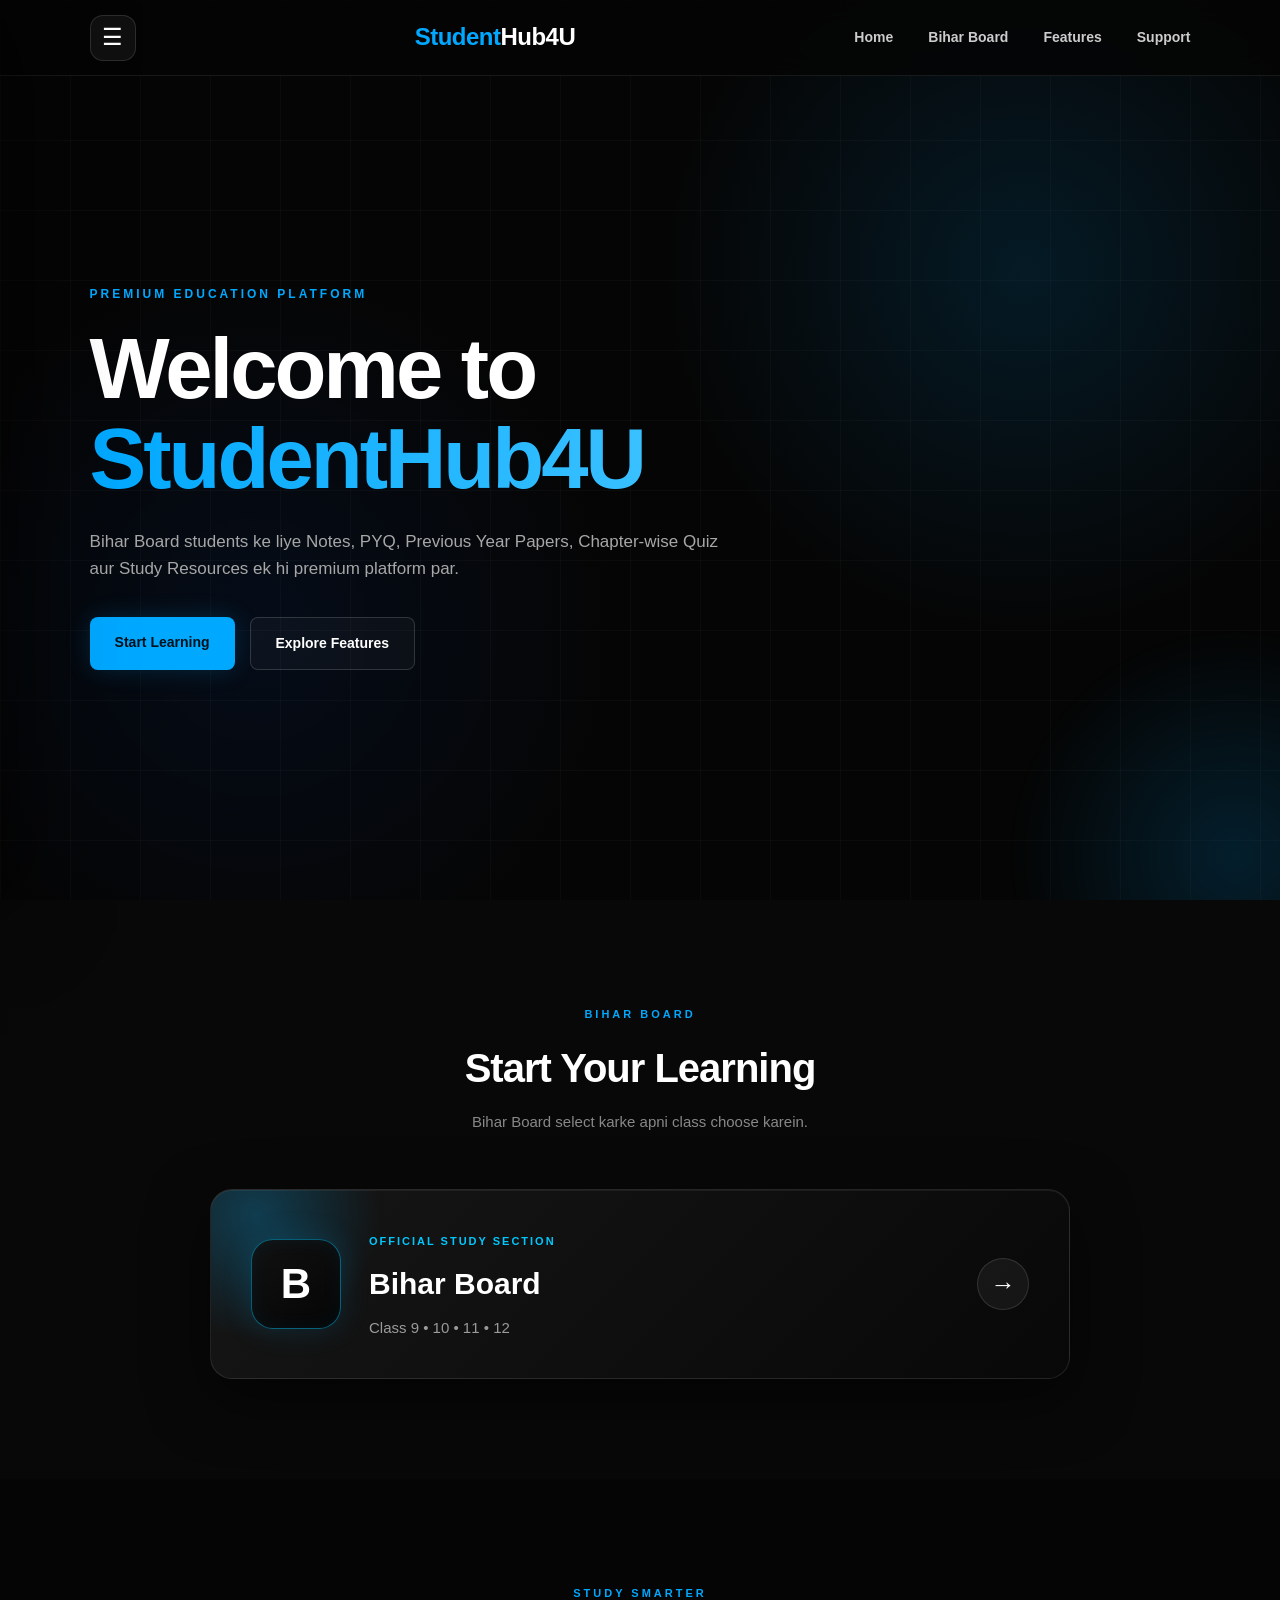
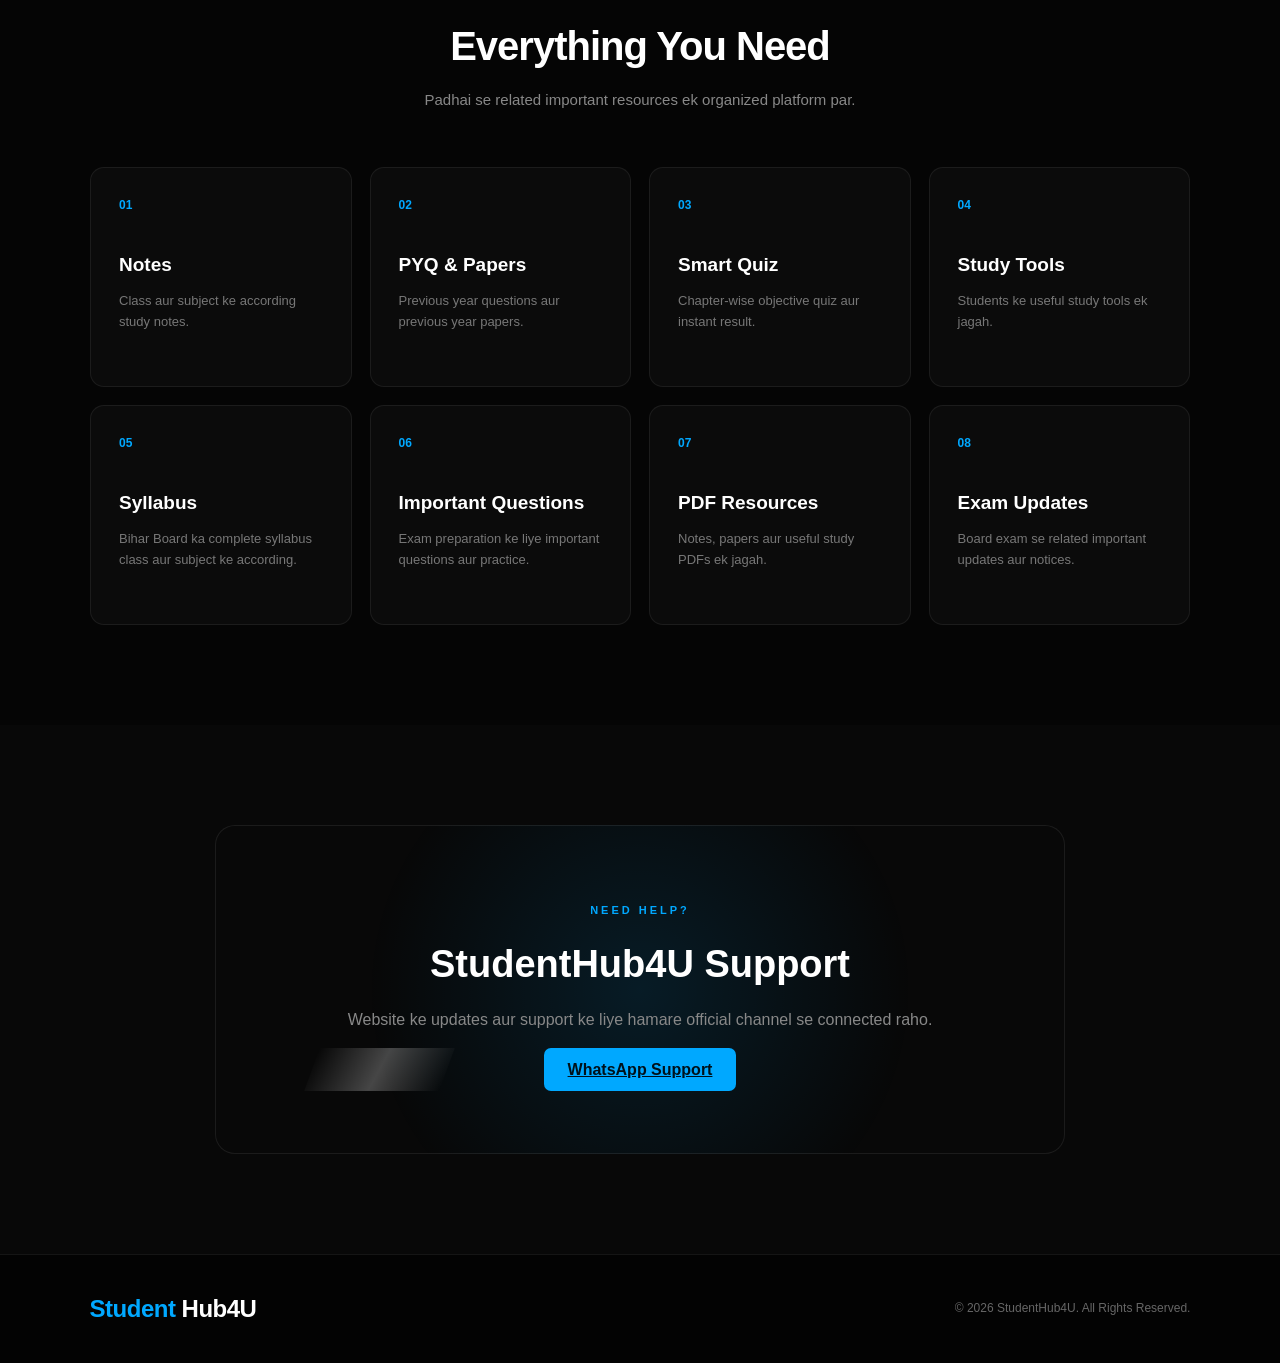
==== index.html @ 66d00892 "Add files via upload" ====
<!DOCTYPE html>
<html lang="hi">

<head>
    <meta charset="UTF-8">

    <meta name="viewport" content="width=device-width, initial-scale=1.0">

    <meta
        name="description"
        content="StudentHub4U - Bihar Board students ke liye premium study platform."
    >

    <title>StudentHub4U</title>

    <link rel="stylesheet" href="style.css">

    <style>
        /* =====================================================
           LANGUAGE POPUP
        ====================================================== */

        .language-popup {
            position: fixed;
            inset: 0;
            display: none;
            align-items: center;
            justify-content: center;
            padding: 20px;
            background: rgba(0, 0, 0, 0.82);
            backdrop-filter: blur(12px);
            z-index: 99999;
        }

        .language-popup.active {
            display: flex;
            animation: languageFade 0.25s ease;
        }

        @keyframes languageFade {
            from {
                opacity: 0;
            }

            to {
                opacity: 1;
            }
        }

        .language-popup-box {
            position: relative;
            width: 100%;
            max-width: 520px;
            max-height: 88vh;
            overflow: hidden;

            padding: 30px;

            border: 1px solid rgba(0, 170, 255, 0.25);
            border-radius: 22px;

            background:
                linear-gradient(
                    145deg,
                    #111317,
                    #06080b
                );

            box-shadow:
                0 30px 80px rgba(0, 0, 0, 0.75),
                0 0 35px rgba(0, 170, 255, 0.08);

            transform: scale(0.94);
            animation: languageBoxOpen 0.3s ease forwards;
        }

        @keyframes languageBoxOpen {
            to {
                transform: scale(1);
            }
        }

        .language-close {
            position: absolute;
            top: 14px;
            right: 15px;

            width: 36px;
            height: 36px;

            border: none;
            border-radius: 50%;

            background: rgba(255,255,255,0.06);
            color: white;

            font-size: 22px;
            cursor: pointer;

            transition: 0.3s ease;
        }

        .language-close:hover {
            background: rgba(255, 50, 60, 0.15);
            color: #ff4757;
            transform: rotate(90deg);
        }

        .language-small-title {
            color: #00aaff;
            font-size: 11px;
            font-weight: 700;
            letter-spacing: 4px;
        }

        .language-popup-box h2 {
            margin: 8px 0;
            color: white;
            font-size: 27px;
        }

        .language-popup-box > p {
            margin-bottom: 18px;
            color: #858990;
            font-size: 13px;
        }

        /* SEARCH */

        .language-search {
            width: 100%;
            box-sizing: border-box;

            padding: 13px 15px;

            border: 1px solid rgba(255,255,255,0.09);
            border-radius: 13px;

            outline: none;

            background: rgba(255,255,255,0.045);
            color: white;

            font-size: 14px;

            margin-bottom: 15px;
        }

        .language-search::placeholder {
            color: #777d85;
        }

        .language-search:focus {
            border-color: rgba(0,170,255,0.55);
            box-shadow: 0 0 18px rgba(0,170,255,0.08);
        }

        /* LANGUAGE LIST */

        .language-options {
            display: grid;
            gap: 10px;

            max-height: 52vh;
            overflow-y: auto;

            padding-right: 4px;
        }

        .language-options::-webkit-scrollbar {
            width: 5px;
        }

        .language-options::-webkit-scrollbar-track {
            background: rgba(255,255,255,0.03);
        }

        .language-options::-webkit-scrollbar-thumb {
            background: rgba(255,255,255,0.18);
            border-radius: 20px;
        }

        .language-option {
            position: relative;

            width: 100%;

            display: flex;
            align-items: center;

            gap: 13px;

            padding: 12px;

            border: 1px solid rgba(255,255,255,0.07);
            border-radius: 14px;

            background: rgba(255,255,255,0.025);

            color: white;

            text-align: left;

            cursor: pointer;

            transition:
                transform 0.25s ease,
                border-color 0.25s ease,
                background 0.25s ease,
                box-shadow 0.25s ease;
        }

        .language-option:hover {
            transform: translateX(4px);

            border-color: rgba(0,170,255,0.4);

            background: rgba(0,170,255,0.06);

            box-shadow:
                0 0 18px rgba(0,170,255,0.07);
        }

        .language-option.selected {
            border-color: #00aaff;

            background:
                linear-gradient(
                    90deg,
                    rgba(0,170,255,0.10),
                    rgba(0,170,255,0.03)
                );

            box-shadow:
                0 0 20px rgba(0,170,255,0.10);
        }

        .language-icon {
            width: 40px;
            height: 40px;

            flex-shrink: 0;

            display: flex;
            align-items: center;
            justify-content: center;

            border-radius: 11px;

            background: rgba(255,255,255,0.06);

            font-size: 19px;
        }

        .language-name {
            flex: 1;

            display: flex;
            flex-direction: column;

            gap: 3px;
        }

        .language-name strong {
            color: white;
            font-size: 14px;
        }

        .language-name small {
            color: #777d85;
            font-size: 11px;
        }

        .language-check {
            color: #00aaff;
            font-size: 18px;
            font-weight: bold;

            opacity: 0;

            transition: 0.25s ease;
        }

        .language-option.selected .language-check {
            opacity: 1;
        }

        .language-empty {
            display: none;

            padding: 25px;

            text-align: center;

            color: #777d85;
            font-size: 13px;
        }

        /* =====================================================
           EXTRA SETTINGS
        ====================================================== */

        .extra-settings {
            display: grid;
            gap: 12px;
            margin-top: 18px;
        }

        .extra-setting-card {
            position: relative;

            width: 100%;
            min-height: 68px;

            display: flex;
            align-items: center;

            gap: 13px;

            padding: 13px 15px;

            border: 1px solid rgba(255,255,255,0.08);
            border-radius: 14px;

            background:
                linear-gradient(
                    145deg,
                    rgba(22,23,26,0.96),
                    rgba(9,10,12,0.96)
                );

            color: white;

            cursor: pointer;
            text-align: left;

            overflow: hidden;

            transition:
                transform 0.3s ease,
                border-color 0.3s ease,
                box-shadow 0.3s ease;
        }

        .extra-setting-card:hover {
            transform: translateX(5px);

            border-color:
                rgba(255,255,255,0.30);

            box-shadow:
                0 8px 25px rgba(0,0,0,0.45);
        }

        .extra-setting-icon {
            width: 39px;
            height: 39px;

            flex-shrink: 0;

            display: flex;
            align-items: center;
            justify-content: center;

            border-radius: 11px;

            background: rgba(255,255,255,0.06);

            border:
                1px solid
                rgba(255,255,255,0.10);

            font-size: 17px;
        }

        .extra-setting-content {
            min-width: 0;
            flex: 1;

            display: flex;
            flex-direction: column;

            gap: 4px;
        }

        .extra-setting-content strong {
            font-size: 14px;
            color: #f4f4f4;
        }

        .extra-setting-content small {
            font-size: 11px;
            line-height: 1.4;
            color: #858990;
        }

        .extra-setting-arrow {
            color: #8e9399;
            font-size: 20px;
        }

        /* MOBILE */

        @media (max-width: 500px) {

            .language-popup {
                padding: 12px;
            }

            .language-popup-box {
                padding: 25px 17px;
                border-radius: 18px;
            }

            .language-popup-box h2 {
                font-size: 23px;
            }

            .language-options {
                max-height: 55vh;
            }

            .extra-setting-card {
                min-height: 64px;
                padding: 11px 12px;
            }
        }
    </style>
</head>


<body>


    <!-- =====================================================
         HEADER
    ====================================================== -->

    <header class="header">

        <button
            class="menu-btn"
            id="menuButton"
            type="button"
            aria-label="Open menu"
        >
            ☰
        </button>

        <div class="logo">
            <span>Student</span>Hub4U
        </div>

        <nav class="navbar">

            <a href="#home">
                Home
            </a>

            <a href="#boards">
                Bihar Board
            </a>

            <a href="#features">
                Features
            </a>

            <a href="#support">
                Support
            </a>

        </nav>

    </header>


    <!-- =====================================================
         MENU OVERLAY
    ====================================================== -->

    <div
        class="menu-overlay"
        id="menuOverlay"
    ></div>


    <!-- =====================================================
         SIDE MENU
    ====================================================== -->

    <aside
        class="side-menu"
        id="sideMenu"
    >

        <div class="side-menu-header">

            <div class="side-logo">
                <span>Student</span>Hub4U
            </div>

            <button
                class="close-btn"
                id="closeButton"
                type="button"
            >
                ×
            </button>

        </div>


        <div class="side-menu-links">

            <a
                href="#home"
                class="side-link"
            >
                <span class="side-icon">⌂</span>
                <span>Home</span>
            </a>


            <a
                href="#boards"
                class="side-link"
            >
                <span class="side-icon">▣</span>
                <span>Bihar Board</span>
            </a>


            <a
                href="#features"
                class="side-link"
            >
                <span class="side-icon">◈</span>
                <span>Study Features</span>
            </a>


            <button
                class="side-link side-button"
                id="settingsButton"
                type="button"
            >
                <span class="side-icon">⚙</span>

                <span>
                    Settings
                </span>

                <span class="settings-arrow">
                    ›
                </span>

            </button>

        </div>


        <!-- =================================================
             SETTINGS PANEL
        ================================================== -->

        <div
            class="settings-panel"
            id="settingsPanel"
        >

            <div class="settings-title">

                <button
                    class="settings-back"
                    id="settingsBack"
                    type="button"
                >
                    ←
                </button>

                <div>

                    <span>
                        SETTINGS
                    </span>

                    <h3>
                        Website Settings
                    </h3>

                </div>

            </div>


            <!-- APPEARANCE -->

            <div class="setting-box">

                <div class="setting-heading">

                    <span>
                        Appearance
                    </span>

                    <small>
                        Theme
                    </small>

                </div>


                <div class="theme-buttons">

                    <button
                        id="darkMode"
                        class="theme-btn active"
                        type="button"
                    >
                        🌙 Dark
                    </button>


                    <button
                        id="lightMode"
                        class="theme-btn"
                        type="button"
                    >
                        ☀ Light
                    </button>

                </div>

            </div>


            <!-- TEXT SIZE -->

            <div class="setting-box">

                <div class="setting-heading">

                    <span>
                        Text Size
                    </span>

                    <small>
                        Reading
                    </small>

                </div>


                <div class="text-size-buttons">

                    <button
                        id="textSmall"
                        type="button"
                    >
                        A
                    </button>

                    <button
                        id="textNormal"
                        class="active"
                        type="button"
                    >
                        A
                    </button>

                    <button
                        id="textLarge"
                        type="button"
                    >
                        A
                    </button>

                </div>

            </div>


            <!-- EXTRA SETTINGS -->

            <div class="extra-settings">


                <!-- NOTIFICATIONS -->

                <button
                    class="extra-setting-card"
                    type="button"
                    onclick="settingComingSoon('Notifications')"
                >

                    <span class="extra-setting-icon">
                        🔔
                    </span>

                    <span class="extra-setting-content">

                        <strong>
                            Notifications
                        </strong>

                        <small>
                            Important exam updates aur notices
                        </small>

                    </span>

                    <span class="extra-setting-arrow">
                        →
                    </span>

                </button>


                <!-- LANGUAGE -->

                <button
                    class="extra-setting-card"
                    type="button"
                    id="languageSetting"
                >

                    <span class="extra-setting-icon">
                        🌐
                    </span>

                    <span class="extra-setting-content">

                        <strong>
                            Language
                        </strong>

                        <small id="currentLanguageText">
                            Hindi
                        </small>

                    </span>

                    <span class="extra-setting-arrow">
                        →
                    </span>

                </button>


                <!-- ABOUT -->

                <button
                    class="extra-setting-card"
                    type="button"
                    onclick="settingComingSoon('About StudentHub4U')"
                >

                    <span class="extra-setting-icon">
                        ℹ
                    </span>

                    <span class="extra-setting-content">

                        <strong>
                            About StudentHub4U
                        </strong>

                        <small>
                            Website aur platform ki information
                        </small>

                    </span>

                    <span class="extra-setting-arrow">
                        →
                    </span>

                </button>


                <!-- SUPPORT -->

                <button
                    class="extra-setting-card"
                    type="button"
                    onclick="settingComingSoon('Support & Help')"
                >

                    <span class="extra-setting-icon">
                        💬
                    </span>

                    <span class="extra-setting-content">

                        <strong>
                            Support & Help
                        </strong>

                        <small>
                            Help aur support ke liye
                        </small>

                    </span>

                    <span class="extra-setting-arrow">
                        →
                    </span>

                </button>

            </div>


            <!-- RESET -->

            <button
                class="reset-settings"
                id="resetSettings"
                type="button"
            >
                Reset Settings
            </button>


            <div class="settings-info">

                <span>
                    STUDENTHUB4U
                </span>

                <p>
                    Premium Bihar Board
                    learning platform.
                </p>

            </div>

        </div>


        <!-- MENU FOOTER -->

        <div class="side-menu-footer">

            <a
                href="#support"
                class="support-menu-link"
            >
                💬 Support
            </a>

            <p>
                StudentHub4U
            </p>

        </div>

    </aside>


    <!-- =====================================================
         LANGUAGE POPUP
    ====================================================== -->

    <div
        class="language-popup"
        id="languagePopup"
    >

        <div class="language-popup-box">

            <button
                class="language-close"
                id="languageClose"
                type="button"
            >
                ×
            </button>


            <span class="language-small-title">
                LANGUAGE
            </span>


            <h2>
                Select Language
            </h2>


            <p>
                Apni preferred website language choose karein.
            </p>


            <input
                type="search"
                id="languageSearch"
                class="language-search"
                placeholder="Search language..."
                autocomplete="off"
            >


            <div
                class="language-options"
                id="languageOptions"
            >

                <!-- LANGUAGES WILL BE CREATED BY JAVASCRIPT -->

            </div>


            <div
                class="language-empty"
                id="languageEmpty"
            >
                Language nahi mili.
            </div>

        </div>

    </div>


    <!-- =====================================================
         MAIN
    ====================================================== -->

    <main>


        <!-- HERO -->

        <section
            class="hero"
            id="home"
        >

            <div class="hero-content">

                <div class="small-title">
                    PREMIUM EDUCATION PLATFORM
                </div>


                <h1>
                    Welcome to
                    <span>
                        StudentHub4U
                    </span>
                </h1>


                <p>
                    Bihar Board students ke liye
                    Notes, PYQ, Previous Year Papers,
                    Chapter-wise Quiz aur Study Resources
                    ek hi premium platform par.
                </p>


                <div class="hero-buttons">

                    <a
                        href="#boards"
                        class="primary-btn"
                    >
                        Start Learning
                    </a>


                    <a
                        href="#features"
                        class="secondary-btn"
                    >
                        Explore Features
                    </a>

                </div>

            </div>

        </section>


        <!-- BIHAR BOARD -->

        <section
            class="boards-section"
            id="boards"
        >

            <div class="section-heading">

                <span>
                    BIHAR BOARD
                </span>

                <h2>
                    Start Your Learning
                </h2>

                <p>
                    Bihar Board select karke
                    apni class choose karein.
                </p>

            </div>


            <div class="premium-board-container">

                <a
                    href="board.html"
                    class="premium-board-card"
                >

                    <div class="premium-board-glow"></div>


                    <div class="premium-board-icon">
                        B
                    </div>


                    <div class="premium-board-content">

                        <span>
                            OFFICIAL STUDY SECTION
                        </span>

                        <h3>
                            Bihar Board
                        </h3>

                        <p>
                            Class 9 • 10 • 11 • 12
                        </p>

                    </div>


                    <div class="premium-board-arrow">
                        →
                    </div>

                </a>

            </div>

        </section>


        <!-- FEATURES -->

        <section
            class="features-section"
            id="features"
        >

            <div class="section-heading">

                <span>
                    STUDY SMARTER
                </span>

                <h2>
                    Everything You Need
                </h2>

                <p>
                    Padhai se related important resources
                    ek organized platform par.
                </p>

            </div>


            <div class="features-grid">


                <div class="feature-card">

                    <div class="feature-number">
                        01
                    </div>

                    <h3>
                        Notes
                    </h3>

                    <p>
                        Class aur subject ke according
                        study notes.
                    </p>

                </div>


                <div class="feature-card">

                    <div class="feature-number">
                        02
                    </div>

                    <h3>
                        PYQ & Papers
                    </h3>

                    <p>
                        Previous year questions aur
                        previous year papers.
                    </p>

                </div>


                <div class="feature-card">

                    <div class="feature-number">
                        03
                    </div>

                    <h3>
                        Smart Quiz
                    </h3>

                    <p>
                        Chapter-wise objective quiz
                        aur instant result.
                    </p>

                </div>


                <div class="feature-card">

                    <div class="feature-number">
                        04
                    </div>

                    <h3>
                        Study Tools
                    </h3>

                    <p>
                        Students ke useful study
                        tools ek jagah.
                    </p>

                </div>


                <div class="feature-card">

                    <div class="feature-number">
                        05
                    </div>

                    <h3>
                        Syllabus
                    </h3>

                    <p>
                        Bihar Board ka complete syllabus
                        class aur subject ke according.
                    </p>

                </div>


                <div class="feature-card">

                    <div class="feature-number">
                        06
                    </div>

                    <h3>
                        Important Questions
                    </h3>

                    <p>
                        Exam preparation ke liye
                        important questions aur practice.
                    </p>

                </div>


                <div class="feature-card">

                    <div class="feature-number">
                        07
                    </div>

                    <h3>
                        PDF Resources
                    </h3>

                    <p>
                        Notes, papers aur useful
                        study PDFs ek jagah.
                    </p>

                </div>


                <a
                    href="updates.html"
                    class="feature-card exam-update-card"
                >

                    <div class="feature-number">
                        08
                    </div>

                    <h3>
                        Exam Updates
                    </h3>

                    <p>
                        Board exam se related
                        important updates aur notices.
                    </p>

                    <div class="feature-card-arrow">
                        →
                    </div>

                </a>

            </div>

        </section>


        <!-- SUPPORT -->

        <section
            class="support-section"
            id="support"
        >

            <div class="support-box">

                <span>
                    NEED HELP?
                </span>

                <h2>
                    StudentHub4U Support
                </h2>

                <p>
                    Website ke updates aur support ke liye
                    hamare official channel se connected raho.
                </p>

                <a
                    class="support-btn"
                    href="https://whatsapp.com/channel/0029Vb90qfZ0bIdwKwnjPZ2k"
                    target="_blank"
                    rel="noopener noreferrer"
                >
                    WhatsApp Support
                </a>

            </div>

        </section>

    </main>


    <!-- =====================================================
         FOOTER
    ====================================================== -->

    <footer class="footer">

        <div class="logo footer-logo">

            <span>
                Student
            </span>Hub4U

        </div>


        <p>
            © 2026 StudentHub4U.
            All Rights Reserved.
        </p>

    </footer>


    <!-- =====================================================
         LANGUAGE SYSTEM
    ====================================================== -->

    <script>

        /* =====================================================
           LANGUAGE LIST
           100+ LANGUAGES
        ====================================================== */

        const languages = [

            ["Hindi", "हिन्दी", "🇮🇳"],
            ["English", "English", "🌐"],
            ["Bengali", "বাংলা", "🇧🇩"],
            ["Urdu", "اردو", "🇵🇰"],
            ["Nepali", "नेपाली", "🇳🇵"],
            ["Marathi", "मराठी", "🇮🇳"],
            ["Gujarati", "ગુજરાતી", "🇮🇳"],
            ["Punjabi", "ਪੰਜਾਬੀ", "🇮🇳"],
            ["Tamil", "தமிழ்", "🇮🇳"],
            ["Telugu", "తెలుగు", "🇮🇳"],
            ["Kannada", "ಕನ್ನಡ", "🇮🇳"],
            ["Malayalam", "മലയാളം", "🇮🇳"],
            ["Odia", "ଓଡ଼ିଆ", "🇮🇳"],
            ["Assamese", "অসমীয়া", "🇮🇳"],
            ["Maithili", "मैथिली", "🇮🇳"],
            ["Sanskrit", "संस्कृतम्", "🇮🇳"],

            ["Arabic", "العربية", "🇸🇦"],
            ["Persian", "فارسی", "🇮🇷"],
            ["Turkish", "Türkçe", "🇹🇷"],
            ["Hebrew", "עברית", "🇮🇱"],
            ["French", "Français", "🇫🇷"],
            ["German", "Deutsch", "🇩🇪"],
            ["Spanish", "Español", "🇪🇸"],
            ["Portuguese", "Português", "🇵🇹"],
            ["Italian", "Italiano", "🇮🇹"],
            ["Dutch", "Nederlands", "🇳🇱"],
            ["Greek", "Ελληνικά", "🇬🇷"],
            ["Russian", "Русский", "🇷🇺"],
            ["Ukrainian", "Українська", "🇺🇦"],
            ["Polish", "Polski", "🇵🇱"],
            ["Czech", "Čeština", "🇨🇿"],
            ["Slovak", "Slovenčina", "🇸🇰"],
            ["Hungarian", "Magyar", "🇭🇺"],
            ["Romanian", "Română", "🇷🇴"],
            ["Bulgarian", "Български", "🇧🇬"],
            ["Serbian", "Српски", "🇷🇸"],
            ["Croatian", "Hrvatski", "🇭🇷"],
            ["Bosnian", "Bosanski", "🇧🇦"],
            ["Slovenian", "Slovenščina", "🇸🇮"],
            ["Albanian", "Shqip", "🇦🇱"],
            ["Lithuanian", "Lietuvių", "🇱🇹"],
            ["Latvian", "Latviešu", "🇱🇻"],
            ["Estonian", "Eesti", "🇪🇪"],
            ["Finnish", "Suomi", "🇫🇮"],
            ["Swedish", "Svenska", "🇸🇪"],
            ["Norwegian", "Norsk", "🇳🇴"],
            ["Danish", "Dansk", "🇩🇰"],
            ["Icelandic", "Íslenska", "🇮🇸"],
            ["Irish", "Gaeilge", "🇮🇪"],
            ["Welsh", "Cymraeg", "🏴"],

            ["Chinese", "中文", "🇨🇳"],
            ["Japanese", "日本語", "🇯🇵"],
            ["Korean", "한국어", "🇰🇷"],
            ["Mongolian", "Монгол", "🇲🇳"],
            ["Vietnamese", "Tiếng Việt", "🇻🇳"],
            ["Thai", "ไทย", "🇹🇭"],
            ["Indonesian", "Bahasa Indonesia", "🇮🇩"],
            ["Malay", "Bahasa Melayu", "🇲🇾"],
            ["Filipino", "Filipino", "🇵🇭"],
            ["Burmese", "မြန်မာ", "🇲🇲"],
            ["Khmer", "ខ្មែរ", "🇰🇭"],
            ["Lao", "ລາວ", "🇱🇦"],

            ["Swahili", "Kiswahili", "🌍"],
            ["Amharic", "አማርኛ", "🇪🇹"],
            ["Somali", "Soomaali", "🇸🇴"],
            ["Hausa", "Hausa", "🌍"],
            ["Yoruba", "Yorùbá", "🌍"],
            ["Igbo", "Igbo", "🌍"],
            ["Zulu", "isiZulu", "🇿🇦"],
            ["Xhosa", "isiXhosa", "🇿🇦"],
            ["Afrikaans", "Afrikaans", "🇿🇦"],

            ["Kazakh", "Қазақша", "🇰🇿"],
            ["Uzbek", "O‘zbek", "🇺🇿"],
            ["Turkmen", "Türkmençe", "🇹🇲"],
            ["Kyrgyz", "Кыргызча", "🇰🇬"],
            ["Tajik", "Тоҷикӣ", "🇹🇯"],
            ["Azerbaijani", "Azərbaycan", "🇦🇿"],
            ["Georgian", "ქართული", "🇬🇪"],
            ["Armenian", "Հայերեն", "🇦🇲"],

            ["Pashto", "پښتو", "🇦🇫"],
            ["Kurdish", "Kurdî", "🌍"],
            ["Dari", "دری", "🇦🇫"],

            ["Latin", "Latina", "🏛️"],
            ["Esperanto", "Esperanto", "🌍"],
            ["Catalan", "Català", "🇪🇸"],
            ["Basque", "Euskara", "🇪🇸"],
            ["Galician", "Galego", "🇪🇸"],
            ["Maltese", "Malti", "🇲🇹"],

            ["Estonian", "Eesti", "🇪🇪"],
            ["Belarusian", "Беларуская", "🇧🇾"],
            ["Macedonian", "Македонски", "🇲🇰"],
            ["Georgian", "ქართული", "🇬🇪"],
            ["Luxembourgish", "Lëtzebuergesch", "🇱🇺"],

            ["Hawaiian", "ʻŌlelo Hawaiʻi", "🌺"],
            ["Maori", "Te Reo Māori", "🇳🇿"],
            ["Samoan", "Gagana Samoa", "🇼🇸"],
            ["Tongan", "Lea Faka-Tonga", "🇹🇴"],
            ["Fijian", "Vosa Vakaviti", "🇫🇯"],

            ["Yiddish", "ייִדיש", "🌍"],
            ["Aramaic", "ܐܪܡܝܐ", "🌍"],
            ["Pashto", "پښتو", "🇦🇫"],
            ["Sindhi", "سنڌي", "🇵🇰"],
            ["Konkani", "कोंकणी", "🇮🇳"],
            ["Dogri", "डोगरी", "🇮🇳"],
            ["Kashmiri", "कॉशुर / کٲشُر", "🇮🇳"],
            ["Bodo", "बड़ो", "🇮🇳"],
            ["Santali", "ᱥᱟᱱᱛᱟᱲᱤ", "🇮🇳"],
            ["Manipuri", "মৈতৈলোন", "🇮🇳"],

            ["Sindhi", "सिन्धी", "🇮🇳"],
            ["Bhojpuri", "भोजपुरी", "🇮🇳"],
            ["Rajasthani", "राजस्थानी", "🇮🇳"],
            ["Haryanvi", "हरियाणवी", "🇮🇳"],
            ["Chhattisgarhi", "छत्तीसगढ़ी", "🇮🇳"],
            ["Garhwali", "गढ़वाली", "🇮🇳"],
            ["Kumaoni", "कुमाऊँनी", "🇮🇳"],

            ["Quechua", "Runa Simi", "🌎"],
            ["Guarani", "Avañe'ẽ", "🌎"],
            ["Nahuatl", "Nāhuatl", "🌎"],

            ["Tibetan", "བོད་ཡིག", "🏔️"],
            ["Dzongkha", "རྫོང་ཁ", "🇧🇹"],

            ["Malayalam", "മലയാളം", "🇮🇳"],
            ["Sundanese", "Basa Sunda", "🇮🇩"],
            ["Javanese", "Basa Jawa", "🇮🇩"],
            ["Tagalog", "Tagalog", "🇵🇭"],
            ["Cebuano", "Cebuano", "🇵🇭"],

            ["Scottish Gaelic", "Gàidhlig", "🏴"],
            ["Frisian", "Frysk", "🇳🇱"],
            ["Corsican", "Corsu", "🇫🇷"],
            ["Occitan", "Occitan", "🇫🇷"],

            ["Aragonese", "Aragonés", "🇪🇸"],
            ["Asturian", "Asturianu", "🇪🇸"],
            ["Sardinian", "Sardu", "🇮🇹"],

            ["Breton", "Brezhoneg", "🇫🇷"],
            ["Faroese", "Føroyskt", "🇫🇴"],
            ["Greenlandic", "Kalaallisut", "🇬🇱"],

            ["Luxembourgish", "Lëtzebuergesch", "🇱🇺"],
            ["Romansh", "Rumantsch", "🇨🇭"],
            ["Occitan", "Occitan", "🇫🇷"]

        ];


        /* =====================================================
           ELEMENTS
        ====================================================== */

        const languageSetting =
            document.getElementById("languageSetting");

        const languagePopup =
            document.getElementById("languagePopup");

        const languageClose =
            document.getElementById("languageClose");

        const languageOptions =
            document.getElementById("languageOptions");

        const languageSearch =
            document.getElementById("languageSearch");

        const languageEmpty =
            document.getElementById("languageEmpty");

        const currentLanguageText =
            document.getElementById("currentLanguageText");


        /* =====================================================
           CURRENT LANGUAGE
        ====================================================== */

        let currentLanguage =
            localStorage.getItem("websiteLanguage") || "Hindi";


        /* =====================================================
           CREATE LANGUAGE LIST
        ====================================================== */

        function createLanguageList(searchText = "") {

            languageOptions.innerHTML = "";

            const search =
                searchText
                    .trim()
                    .toLowerCase();

            let found = 0;

            languages.forEach(function(language) {

                const englishName = language[0];
                const nativeName = language[1];
                const icon = language[2];

                if (
                    search &&
                    !englishName.toLowerCase().includes(search) &&
                    !nativeName.toLowerCase().includes(search)
                ) {
                    return;
                }

                found++;

                const button =
                    document.createElement("button");

                button.type = "button";

                button.className =
                    "language-option";

                if (
                    englishName === currentLanguage
                ) {
                    button.classList.add("selected");
                }

                button.dataset.language =
                    englishName;

                button.innerHTML = `

                    <span class="language-icon">
                        ${icon}
                    </span>

                    <span class="language-name">

                        <strong>
                            ${nativeName}
                        </strong>

                        <small>
                            ${englishName}
                        </small>

                    </span>

                    <span class="language-check">
                        ✓
                    </span>

                `;

                button.addEventListener(
                    "click",
                    function() {

                        selectLanguage(
                            englishName
                        );

                    }
                );

                languageOptions.appendChild(
                    button
                );

            });


            languageEmpty.style.display =
                found === 0
                    ? "block"
                    : "none";
        }


        /* =====================================================
           SELECT LANGUAGE
        ====================================================== */

        function selectLanguage(language) {

            currentLanguage =
                language;

            localStorage.setItem(
                "websiteLanguage",
                language
            );


            if (currentLanguageText) {

                currentLanguageText.textContent =
                    getNativeLanguageName(
                        language
                    );

            }


            createLanguageList(
                languageSearch.value
            );


            /*
              Hindi aur English ke basic
              translations abhi built-in hain.
              Baaki languages ke liye API
              next step me connect ki jayegi.
            */

            applyBuiltInTranslation(
                language
            );


            setTimeout(
                function() {

                    languagePopup.classList.remove(
                        "active"
                    );

                },
                350
            );

        }


        /* =====================================================
           GET NATIVE NAME
        ====================================================== */

        function getNativeLanguageName(
            language
        ) {

            const found =
                languages.find(
                    item =>
                        item[0] === language
                );

            if (found) {
                return found[1];
            }

            return language;
        }


        /* =====================================================
           BASIC BUILT-IN TRANSLATIONS
        ====================================================== */

        const translations = {

            Hindi: {

                "Home":
                    "होम",

                "Bihar Board":
                    "बिहार बोर्ड",

                "Features":
                    "फीचर्स",

                "Support":
                    "सपोर्ट",

                "Study Features":
                    "स्टडी फीचर्स",

                "Settings":
                    "सेटिंग्स",

                "Appearance":
                    "दिखावट",

                "Theme":
                    "थीम",

                "Dark":
                    "डार्क",

                "Light":
                    "लाइट",

                "Text Size":
                    "टेक्स्ट साइज",

                "Reading":
                    "पढ़ने के लिए",

                "Notifications":
                    "नोटिफिकेशन",

                "Language":
                    "भाषा",

                "About StudentHub4U":
                    "StudentHub4U के बारे में",

                "Support & Help":
                    "सपोर्ट और मदद",

                "Reset Settings":
                    "सेटिंग्स रीसेट करें",

                "Start Learning":
                    "पढ़ाई शुरू करें",

                "Explore Features":
                    "फीचर्स देखें",

                "Notes":
                    "नोट्स",

                "PYQ & Papers":
                    "PYQ और पेपर",

                "Smart Quiz":
                    "स्मार्ट क्विज़",

                "Study Tools":
                    "स्टडी टूल्स",

                "Syllabus":
                    "सिलेबस",

                "Important Questions":
                    "महत्वपूर्ण प्रश्न",

                "PDF Resources":
                    "PDF संसाधन",

                "Exam Updates":
                    "परीक्षा अपडेट",

                "WhatsApp Support":
                    "WhatsApp सपोर्ट"

            },

            English: {}

        };


        /* =====================================================
           APPLY BUILT-IN TRANSLATION
        ====================================================== */

        function applyBuiltInTranslation(
            language
        ) {

            if (
                language !== "Hindi" &&
                language !== "English"
            ) {

                /*
                  Other languages will be connected
                  with translation API.
                */

                return;
            }


            const dictionary =
                translations[language];


            if (!dictionary) {
                return;
            }


            const walker =
                document.createTreeWalker(
                    document.body,
                    NodeFilter.SHOW_TEXT
                );


            const nodes = [];


            while (
                walker.nextNode()
            ) {

                nodes.push(
                    walker.currentNode
                );

            }


            nodes.forEach(
                function(node) {

                    const original =
                        node.textContent.trim();


                    if (
                        dictionary[original]
                    ) {

                        node.textContent =
                            node.textContent.replace(
                                original,
                                dictionary[original]
                            );

                    }

                }
            );


            document.documentElement.lang =
                language === "Hindi"
                    ? "hi"
                    : "en";

        }


        /* =====================================================
           OPEN LANGUAGE POPUP
        ====================================================== */

        if (languageSetting) {

            languageSetting.addEventListener(
                "click",
                function() {

                    languagePopup.classList.add(
                        "active"
                    );

                    createLanguageList();

                    languageSearch.value = "";

                    setTimeout(
                        function() {

                            languageSearch.focus();

                        },
                        100
                    );

                }
            );

        }


        /* =====================================================
           CLOSE
        ====================================================== */

        if (languageClose) {

            languageClose.addEventListener(
                "click",
                function() {

                    languagePopup.classList.remove(
                        "active"
                    );

                }
            );

        }


        /* =====================================================
           CLICK OUTSIDE
        ====================================================== */

        languagePopup.addEventListener(
            "click",
            function(event) {

                if (
                    event.target ===
                    languagePopup
                ) {

                    languagePopup.classList.remove(
                        "active"
                    );

                }

            }
        );


        /* =====================================================
           SEARCH
        ====================================================== */

        languageSearch.addEventListener(
            "input",
            function() {

                createLanguageList(
                    languageSearch.value
                );

            }
        );


        /* =====================================================
           ESC KEY
        ====================================================== */

        document.addEventListener(
            "keydown",
            function(event) {

                if (
                    event.key === "Escape"
                ) {

                    languagePopup.classList.remove(
                        "active"
                    );

                }

            }
        );


        /* =====================================================
           INITIAL LOAD
        ====================================================== */

        currentLanguageText.textContent =
            getNativeLanguageName(
                currentLanguage
            );


        createLanguageList();


    </script>


    <!-- =====================================================
         MAIN SCRIPT
    ====================================================== -->

    <script src="script.js"></script>


</body>

</html>
---- style.css ----
/* =========================
   STUDENTHUB4U
   PREMIUM DESIGN
========================= */

* {
    margin: 0;
    padding: 0;
    box-sizing: border-box;
}

html {
    scroll-behavior: smooth;
}

body {
    font-family: Arial, Helvetica, sans-serif;
    background: #050505;
    color: #ffffff;
    line-height: 1.6;
}


/* =========================
   HEADER
========================= */

.header {
    width: 100%;
    height: 76px;

    display: flex;
    align-items: center;
    justify-content: space-between;

    padding: 0 7%;

    background: rgba(5, 5, 5, 0.88);

    border-bottom: 1px solid rgba(255, 255, 255, 0.08);

    position: fixed;
    top: 0;
    left: 0;

    z-index: 1000;

    backdrop-filter: blur(15px);
}


/* LOGO */

.logo {
    font-size: 24px;
    font-weight: 800;
    letter-spacing: -0.5px;
}

.logo span {
    color: #00a8ff;
}


/* NAVIGATION */

.navbar {
    display: flex;
    gap: 35px;
}

.navbar a {
    color: #cccccc;
    text-decoration: none;

    font-size: 14px;
    font-weight: 600;

    transition: 0.3s;
}

.navbar a:hover {
    color: #00a8ff;
}


/* MENU BUTTON */

.menu-btn {
    display: none;

    border: none;
    background: transparent;

    color: white;

    font-size: 28px;

    cursor: pointer;
}


/* =========================
   MOBILE MENU
========================= */

.mobile-menu {
    position: fixed;

    top: 0;
    right: -100%;

    width: 280px;
    height: 100vh;

    background: #0a0a0a;

    z-index: 2000;

    padding: 100px 30px;

    display: flex;
    flex-direction: column;
    gap: 25px;

    transition: 0.4s;

    border-left: 1px solid rgba(255,255,255,0.08);
}

.mobile-menu.active {
    right: 0;
}

.mobile-menu a {
    color: white;

    text-decoration: none;

    font-size: 17px;
}

.close-btn {
    position: absolute;

    top: 25px;
    right: 25px;

    background: transparent;

    border: none;

    color: white;

    font-size: 30px;

    cursor: pointer;
}


/* =========================
   HERO
========================= */

.hero {
    min-height: 100vh;

    display: flex;
    align-items: center;

    padding: 130px 7% 80px;

    position: relative;

    overflow: hidden;

    background:
        radial-gradient(
            circle at 80% 30%,
            rgba(0, 168, 255, 0.13),
            transparent 30%
        ),
        radial-gradient(
            circle at 20% 70%,
            rgba(0, 100, 255, 0.08),
            transparent 30%
        ),
        #050505;
}


/* subtle premium grid */

.hero::before {
    content: "";

    position: absolute;

    inset: 0;

    background-image:
        linear-gradient(
            rgba(255,255,255,0.025) 1px,
            transparent 1px
        ),
        linear-gradient(
            90deg,
            rgba(255,255,255,0.025) 1px,
            transparent 1px
        );

    background-size: 70px 70px;

    pointer-events: none;
}


.hero-content {
    max-width: 850px;

    position: relative;

    z-index: 2;
}


.small-title {
    display: inline-block;

    color: #00a8ff;

    font-size: 12px;

    font-weight: 700;

    letter-spacing: 3px;

    margin-bottom: 20px;
}


.hero h1 {
    font-size: clamp(45px, 7vw, 85px);

    line-height: 1.05;

    font-weight: 800;

    letter-spacing: -3px;

    margin-bottom: 25px;
}

.hero h1 span {
    display: block;

    background: linear-gradient(
        90deg,
        #00a8ff,
        #70d7ff
    );

    -webkit-background-clip: text;
    -webkit-text-fill-color: transparent;
}


.hero p {
    max-width: 650px;

    color: #a7a7a7;

    font-size: 17px;

    margin-bottom: 35px;
}


/* BUTTONS */

.hero-buttons {
    display: flex;
    gap: 15px;

    flex-wrap: wrap;
}

.primary-btn,
.secondary-btn {
    display: inline-block;

    padding: 14px 25px;

    border-radius: 8px;

    text-decoration: none;

    font-size: 14px;

    font-weight: 700;

    transition: 0.3s;
}


.primary-btn {
    background: #00a8ff;

    color: #00111a;

    box-shadow:
        0 0 25px rgba(0, 168, 255, 0.18);
}

.primary-btn:hover {
    transform: translateY(-3px);

    box-shadow:
        0 0 35px rgba(0, 168, 255, 0.35);
}


.secondary-btn {
    color: white;

    border: 1px solid rgba(255,255,255,0.15);

    background: rgba(255,255,255,0.03);
}

.secondary-btn:hover {
    border-color: #00a8ff;

    background: rgba(0,168,255,0.08);
}


/* =========================
   COMMON SECTION
========================= */

.boards-section,
.features-section,
.support-section {
    padding: 100px 7%;
}


.section-heading {
    text-align: center;

    max-width: 700px;

    margin: 0 auto 55px;
}

.section-heading span {
    color: #00a8ff;

    font-size: 11px;

    font-weight: 700;

    letter-spacing: 3px;
}

.section-heading h2 {
    font-size: 40px;

    margin: 10px 0;

    letter-spacing: -1px;
}

.section-heading p {
    color: #888;

    font-size: 15px;
}


/* =========================
   BOARDS
========================= */

.boards-section {
    background: #080808;
}

.board-container {
    max-width: 1000px;

    margin: auto;

    display: grid;

    grid-template-columns: repeat(2, 1fr);

    gap: 20px;
}


.board-card {
    display: flex;

    align-items: center;

    gap: 18px;

    padding: 25px;

    background:
        linear-gradient(
            145deg,
            #111111,
            #090909
        );

    border: 1px solid rgba(255,255,255,0.08);

    border-radius: 14px;

    cursor: pointer;

    transition: 0.3s;
}

.board-card:hover {
    transform: translateY(-5px);

    border-color: rgba(0,168,255,0.5);

    box-shadow:
        0 15px 40px rgba(0,0,0,0.45);
}


.board-icon {
    width: 55px;
    height: 55px;

    display: flex;

    align-items: center;
    justify-content: center;

    border-radius: 12px;

    background:
        linear-gradient(
            135deg,
            #00a8ff,
            #0066aa
        );

    color: white;

    font-size: 22px;

    font-weight: 800;
}


.board-card h3 {
    font-size: 18px;
}

.board-card p {
    color: #777;

    font-size: 13px;
}

.arrow {
    margin-left: auto;

    color: #777;

    font-size: 22px;

    transition: 0.3s;
}

.board-card:hover .arrow {
    color: #00a8ff;

    transform: translateX(5px);
}


/* =========================
   FEATURES
========================= */

.features-section {
    background: #050505;
}

.features-grid {
    max-width: 1100px;

    margin: auto;

    display: grid;

    grid-template-columns: repeat(4, 1fr);

    gap: 18px;
}


.feature-card {
    min-height: 220px;

    padding: 28px;

    background: #0b0b0b;

    border: 1px solid rgba(255,255,255,0.07);

    border-radius: 14px;

    transition: 0.3s;
}

.feature-card:hover {
    transform: translateY(-5px);

    border-color: rgba(0,168,255,0.4);
}


.feature-number {
    color: #00a8ff;

    font-size: 12px;

    font-weight: 700;

    margin-bottom: 35px;
}

.feature-card h3 {
    font-size: 19px;

    margin-bottom: 10px;
}

.feature-card p {
    color: #777;

    font-size: 13px;
}


/* =========================
   SUPPORT
========================= */

.support-section {
    background: #080808;
}


.support-box {
    max-width: 850px;

    margin: auto;

    text-align: center;

    padding: 70px 30px;

    border-radius: 20px;

    background:
        radial-gradient(
            circle at center,
            rgba(0,168,255,0.12),
            transparent 60%
        );

    border: 1px solid rgba(255,255,255,0.08);
}

.support-box > span {
    color: #00a8ff;

    font-size: 11px;

    letter-spacing: 3px;

    font-weight: 700;
}

.support-box h2 {
    font-size: 38px;

    margin: 12px 0;
}

.support-box p {
    color: #888;

    max-width: 600px;

    margin: 0 auto 25px;
}

.support-btn {
    padding: 13px 24px;

    border: none;

    border-radius: 7px;

    background: #00a8ff;

    color: #00111a;

    font-weight: 700;

    cursor: pointer;
}


/* =========================
   FOOTER
========================= */

.footer {
    padding: 35px 7%;

    display: flex;

    justify-content: space-between;

    align-items: center;

    border-top: 1px solid rgba(255,255,255,0.07);

    background: #030303;
}

.footer p {
    color: #666;

    font-size: 12px;
}


/* =========================
   MOBILE
========================= */

@media (max-width: 850px) {

    .navbar {
        display: none;
    }

    .menu-btn {
        display: block;
    }

    .board-container {
        grid-template-columns: 1fr;
    }

    .features-grid {
        grid-template-columns: repeat(2, 1fr);
    }

    .hero h1 {
        letter-spacing: -2px;
    }

}


@media (max-width: 550px) {

    .header {
        padding: 0 5%;
    }

    .logo {
        font-size: 20px;
    }

    .hero {
        padding-left: 5%;
        padding-right: 5%;
    }

    .hero h1 {
        font-size: 45px;
    }

    .hero p {
        font-size: 15px;
    }

    .boards-section,
    .features-section,
    .support-section {
        padding-left: 5%;
        padding-right: 5%;
    }

    .section-heading h2 {
        font-size: 30px;
    }

    .features-grid {
        grid-template-columns: 1fr;
    }

    .footer {
        flex-direction: column;

        gap: 15px;

        text-align: center;
    }

}/* =========================
   CLASS 9 SUBJECTS
========================= */

.back-link {
    color: #ffffff;
    text-decoration: none;
    font-size: 14px;
    font-weight: 600;
}

.back-link:hover {
    color: #00a8ff;
}


.board-page,
.class-page {
    min-height: 100vh;
    padding-top: 150px;
}


.subject-grid {
    max-width: 1100px;
    margin: auto;

    display: grid;
    grid-template-columns: repeat(3, 1fr);

    gap: 20px;
}


.subject-card {
    position: relative;

    padding: 30px;

    min-height: 190px;

    background: linear-gradient(
        145deg,
        #111111,
        #080808
    );

    border: 1px solid rgba(255,255,255,0.08);

    border-radius: 16px;

    cursor: pointer;

    transition: 0.3s;
}


.subject-card:hover {
    transform: translateY(-6px);

    border-color: rgba(0,168,255,0.5);

    box-shadow:
        0 15px 40px rgba(0,0,0,0.45);
}


.subject-icon {
    width: 52px;
    height: 52px;

    display: flex;
    align-items: center;
    justify-content: center;

    margin-bottom: 25px;

    border-radius: 12px;

    background: linear-gradient(
        135deg,
        #00a8ff,
        #0066aa
    );

    color: #ffffff;

    font-size: 17px;
    font-weight: 800;
}


.subject-card h3 {
    font-size: 20px;
    margin-bottom: 5px;
}


.subject-card p {
    color: #777777;
    font-size: 13px;
}


.subject-card > span {
    position: absolute;

    right: 25px;
    bottom: 25px;

    color: #777777;

    font-size: 22px;

    transition: 0.3s;
}


.subject-card:hover > span {
    color: #00a8ff;
    transform: translateX(5px);
}


@media (max-width: 800px) {

    .subject-grid {
        grid-template-columns: repeat(2, 1fr);
    }

}


@media (max-width: 550px) {

    .subject-grid {
        grid-template-columns: 1fr;
    }

}/* =========================
   QUIZ
========================= */

.quiz-section {
    min-height: 100vh;

    padding: 140px 7% 80px;

    display: flex;

    align-items: center;

    justify-content: center;

    background:
        radial-gradient(
            circle at center,
            rgba(0, 168, 255, 0.08),
            transparent 55%
        ),
        #050505;
}


.quiz-box {
    width: 100%;

    max-width: 850px;

    padding: 35px;

    background:
        linear-gradient(
            145deg,
            #111111,
            #080808
        );

    border: 1px solid rgba(255,255,255,0.08);

    border-radius: 18px;

    box-shadow:
        0 20px 60px rgba(0,0,0,0.5);
}


.quiz-top {
    display: flex;

    justify-content: space-between;

    gap: 20px;

    margin-bottom: 25px;

    color: #00a8ff;

    font-size: 13px;

    font-weight: 700;
}


.quiz-box h1 {
    font-size: 28px;

    margin-bottom: 30px;
}


.question {
    padding: 25px;

    margin-bottom: 20px;

    background: #0d0d0d;

    border: 1px solid rgba(255,255,255,0.07);

    border-radius: 12px;

    font-size: 20px;

    font-weight: 600;
}


.options {
    display: grid;

    gap: 12px;
}


.quiz-option {
    width: 100%;

    padding: 16px 18px;

    text-align: left;

    background: #101010;

    color: #ffffff;

    border: 1px solid rgba(255,255,255,0.1);

    border-radius: 10px;

    cursor: pointer;

    font-size: 15px;

    transition: 0.2s;
}


.quiz-option:hover:not(:disabled) {
    border-color: #00a8ff;

    background: rgba(0,168,255,0.06);
}


.quiz-option.correct {
    background: #0b7a3b;

    border-color: #19d66b;

    color: #ffffff;
}


.quiz-option.wrong {
    background: #9b1c1c;

    border-color: #ff4545;

    color: #ffffff;
}


.quiz-option:disabled {
    cursor: default;
}


.quiz-bottom {
    display: flex;

    align-items: center;

    justify-content: space-between;

    gap: 20px;

    margin-top: 25px;
}


#score {
    color: #aaaaaa;

    font-size: 14px;

    font-weight: 700;
}


#nextButton:disabled {
    opacity: 0.45;

    cursor: not-allowed;
}


.quiz-result {
    text-align: center;

    padding: 40px 20px;
}


.quiz-result h2 {
    margin-bottom: 15px;
}


.quiz-result strong {
    display: block;

    color: #00a8ff;

    font-size: 50px;

    margin-bottom: 10px;
}


.quiz-result p {
    color: #888888;
}


@media (max-width: 550px) {

    .quiz-section {
        padding-left: 5%;

        padding-right: 5%;
    }


    .quiz-box {
        padding: 22px;
    }


    .quiz-top {
        flex-direction: column;

        gap: 8px;
    }


    .question {
        font-size: 17px;
    }


    .quiz-bottom {
        flex-direction: column;

        align-items: stretch;
    }

}/* =====================================================
   STUDENTHUB4U PREMIUM BOARD DESIGN
   ===================================================== */


/* PREMIUM BIHAR BOARD */

.premium-board-container {
    width: 100%;
    max-width: 900px;
    margin: 50px auto 0;
}


.premium-board-card {
    position: relative;
    min-height: 190px;

    display: flex;
    align-items: center;

    padding: 35px 40px;

    text-decoration: none;
    color: #ffffff;

    overflow: hidden;

    border-radius: 22px;

    background:
        linear-gradient(
            135deg,
            #161616,
            #080808
        );

    border: 1px solid rgba(255, 255, 255, 0.10);

    box-shadow:
        0 20px 60px rgba(0, 0, 0, 0.55),
        inset 0 1px 0 rgba(255, 255, 255, 0.06);

    transition:
        transform 0.35s ease,
        border-color 0.35s ease,
        box-shadow 0.35s ease;
}


.premium-board-card:hover {

    transform: translateY(-7px);

    border-color: rgba(0, 200, 255, 0.65);

    box-shadow:
        0 25px 70px rgba(0, 0, 0, 0.70),
        0 0 35px rgba(0, 180, 255, 0.12);

}


.premium-board-glow {

    position: absolute;

    width: 250px;
    height: 250px;

    left: -80px;
    top: -100px;

    background:
        radial-gradient(
            circle,
            rgba(0, 180, 255, 0.25),
            transparent 70%
        );

    pointer-events: none;

}


.premium-board-icon {

    position: relative;

    width: 90px;
    height: 90px;

    flex-shrink: 0;

    display: flex;
    align-items: center;
    justify-content: center;

    border-radius: 22px;

    font-size: 42px;
    font-weight: 900;

    color: #ffffff;

    background:
        linear-gradient(
            145deg,
            #111111,
            #050505
        );

    border: 1px solid rgba(0, 200, 255, 0.45);

    box-shadow:
        0 0 30px rgba(0, 180, 255, 0.15),
        inset 0 0 20px rgba(0, 180, 255, 0.06);

}


.premium-board-content {

    position: relative;

    margin-left: 28px;

    flex: 1;

}


.premium-board-content span {

    font-size: 11px;

    letter-spacing: 2px;

    color: #00c8ff;

    font-weight: 700;

}


.premium-board-content h3 {

    margin: 8px 0;

    font-size: 30px;

    font-weight: 800;

}


.premium-board-content p {

    margin: 0;

    color: #9b9b9b;

    font-size: 15px;

}


.premium-board-arrow {

    position: relative;

    width: 52px;
    height: 52px;

    display: flex;
    align-items: center;
    justify-content: center;

    border-radius: 50%;

    font-size: 25px;

    color: #ffffff;

    background:
        rgba(255, 255, 255, 0.05);

    border: 1px solid rgba(255, 255, 255, 0.12);

    transition: 0.3s;

}


.premium-board-card:hover .premium-board-arrow {

    color: #00c8ff;

    border-color: rgba(0, 200, 255, 0.5);

    transform: translateX(5px);

}


/* =====================================================
   PREMIUM CLASS CARDS
   ===================================================== */


.board-page .board-container {

    display: grid;

    grid-template-columns:
        repeat(2, minmax(0, 1fr));

    gap: 22px;

    max-width: 1000px;

    margin: 50px auto 0;

}


.premium-class-card {

    position: relative;

    min-height: 170px;

    display: flex;

    align-items: center;

    padding: 28px;

    text-decoration: none;

    color: #ffffff;

    overflow: hidden;

    border-radius: 20px;

    background:
        linear-gradient(
            145deg,
            #151515,
            #080808
        );

    border: 1px solid rgba(255, 255, 255, 0.09);

    box-shadow:
        0 15px 45px rgba(0, 0, 0, 0.45);

    transition:
        0.35s ease;
}


.premium-class-card:not(.coming-soon):hover {

    transform: translateY(-6px);

    border-color:
        rgba(0, 200, 255, 0.55);

    box-shadow:
        0 20px 55px rgba(0, 0, 0, 0.65),
        0 0 30px rgba(0, 180, 255, 0.10);

}


.class-number {

    width: 72px;
    height: 72px;

    flex-shrink: 0;

    display: flex;
    align-items: center;
    justify-content: center;

    border-radius: 18px;

    font-size: 24px;
    font-weight: 900;

    color: #ffffff;

    background:
        linear-gradient(
            145deg,
            #111111,
            #050505
        );

    border: 1px solid rgba(0, 200, 255, 0.30);

}


.class-info {

    margin-left: 20px;

    flex: 1;

}


.class-info span {

    font-size: 10px;

    letter-spacing: 1.8px;

    color: #00c8ff;

    font-weight: 700;

}


.class-info h3 {

    margin: 6px 0;

    font-size: 25px;

}


.class-info p {

    margin: 0;

    color: #8d8d8d;

    font-size: 14px;

}


.class-arrow {

    width: 45px;
    height: 45px;

    display: flex;
    align-items: center;
    justify-content: center;

    border-radius: 50%;

    font-size: 22px;

    color: #ffffff;

    background:
        rgba(255, 255, 255, 0.04);

    border: 1px solid rgba(255, 255, 255, 0.10);

}


.premium-class-card:hover .class-arrow {

    color: #00c8ff;

    border-color:
        rgba(0, 200, 255, 0.45);

}


/* COMING SOON */

.premium-class-card.coming-soon {

    opacity: 0.55;

    cursor: default;

}


.premium-class-card.coming-soon .class-number {

    border-color:
        rgba(255, 255, 255, 0.12);

}


.premium-class-card.coming-soon .class-info span {

    color: #777777;

}


.coming-badge {

    padding: 8px 12px;

    border-radius: 50px;

    font-size: 9px;

    font-weight: 800;

    letter-spacing: 1px;

    color: #888888;

    border: 1px solid rgba(255, 255, 255, 0.10);

    background:
        rgba(255, 255, 255, 0.03);

}


/* =====================================================
   MOBILE
   ===================================================== */

@media (max-width: 700px) {

    .premium-board-card {

        padding: 25px;

        min-height: 160px;

    }


    .premium-board-icon {

        width: 65px;
        height: 65px;

        font-size: 30px;

        border-radius: 17px;

    }


    .premium-board-content {

        margin-left: 17px;

    }


    .premium-board-content h3 {

        font-size: 22px;

    }


    .premium-board-content p {

        font-size: 12px;

    }


    .premium-board-arrow {

        width: 42px;
        height: 42px;

    }


    .board-page .board-container {

        grid-template-columns: 1fr;

    }


    .premium-class-card {

        min-height: 145px;

        padding: 22px;

    }


    .class-number {

        width: 60px;
        height: 60px;

        font-size: 20px;

    }


    .class-info {

        margin-left: 15px;

    }


    .class-info h3 {

        font-size: 21px;

    }


    .class-info p {

        font-size: 12px;

    }

}/* =====================================================
   STUDENTHUB4U - FULL RESPONSIVE DESIGN
   MOBILE + TABLET + LAPTOP + PC
   ===================================================== */


/* ---------- GLOBAL RESPONSIVE FIX ---------- */

html {
    width: 100%;
    overflow-x: hidden;
}


body {
    width: 100%;
    max-width: 100%;
    overflow-x: hidden;
}


img {
    max-width: 100%;
    height: auto;
}


/* ---------- HEADER ---------- */

.header {
    width: 100%;
    box-sizing: border-box;
}


/* ---------- HERO ---------- */

.hero {
    width: 100%;
    box-sizing: border-box;
}


.hero-content {
    width: 100%;
    max-width: 1100px;
    box-sizing: border-box;
}


/* ---------- SECTIONS ---------- */

.boards-section,
.features-section,
.support-section {
    width: 100%;
    box-sizing: border-box;
}


.section-heading {
    width: 100%;
    max-width: 900px;
    margin-left: auto;
    margin-right: auto;
    box-sizing: border-box;
}


/* =====================================================
   PREMIUM BIHAR BOARD
   ===================================================== */

.premium-board-container {
    width: 100%;
    max-width: 900px;
    margin: 50px auto 0;
    padding: 0 20px;
    box-sizing: border-box;
}


.premium-board-card {
    width: 100%;
    min-height: 190px;
    box-sizing: border-box;

    display: flex;
    align-items: center;

    padding: 35px 40px;

    border-radius: 22px;
}


/* =====================================================
   CLASS CARDS - PC
   ===================================================== */

.board-page .board-container {

    width: 100%;
    max-width: 1000px;

    margin: 50px auto 0;

    padding: 0 20px;

    box-sizing: border-box;

    display: grid;

    grid-template-columns:
        repeat(2, minmax(0, 1fr));

    gap: 22px;
}


.premium-class-card {
    width: 100%;
    box-sizing: border-box;
}


/* =====================================================
   TABLET
   ===================================================== */

@media (max-width: 900px) {

    .navbar {
        gap: 18px;
    }


    .hero-content {
        padding-left: 30px;
        padding-right: 30px;
    }


    .features-grid {
        grid-template-columns:
            repeat(2, minmax(0, 1fr));
    }


    .premium-board-card {
        padding: 30px;
    }

}


/* =====================================================
   MOBILE
   ===================================================== */

@media (max-width: 700px) {


    /* ---------- HEADER ---------- */

    .header {
        min-height: 70px;
        padding: 0 18px;
    }


    .navbar {
        display: none;
    }


    .menu-btn {
        display: flex;
        align-items: center;
        justify-content: center;

        width: 44px;
        height: 44px;

        flex-shrink: 0;
    }


    .logo {
        font-size: 22px;
    }


    /* ---------- HERO ---------- */

    .hero {
        min-height: 620px;

        display: flex;
        align-items: center;

        padding: 90px 18px 60px;

        box-sizing: border-box;
    }


    .hero-content {
        width: 100%;

        padding: 0;

        text-align: center;
    }


    .small-title {
        font-size: 10px;
        letter-spacing: 2px;
    }


    .hero h1 {
        font-size: clamp(36px, 10vw, 58px);
        line-height: 1.05;

        margin-top: 15px;
    }


    .hero p {
        width: 100%;

        max-width: 500px;

        margin: 22px auto 0;

        font-size: 14px;

        line-height: 1.7;
    }


    /* ---------- HERO BUTTONS ---------- */

    .hero-buttons {

        width: 100%;

        display: flex;

        flex-direction: column;

        gap: 12px;

        margin-top: 30px;
    }


    .hero-buttons a {

        width: 100%;

        min-height: 52px;

        display: flex;

        align-items: center;

        justify-content: center;

        box-sizing: border-box;
    }


    /* ---------- SECTION ---------- */

    .boards-section,
    .features-section,
    .support-section {

        padding-left: 18px;
        padding-right: 18px;

        box-sizing: border-box;
    }


    .section-heading {

        padding-left: 0;
        padding-right: 0;

        text-align: center;
    }


    .section-heading h2 {

        font-size: 30px;

        line-height: 1.15;
    }


    .section-heading p {

        font-size: 13px;

        line-height: 1.6;
    }


    /* ---------- BIHAR BOARD ---------- */

    .premium-board-container {

        width: 100%;

        padding: 0;

        margin-top: 35px;
    }


    .premium-board-card {

        width: 100%;

        min-height: 150px;

        padding: 22px 18px;

        border-radius: 18px;
    }


    .premium-board-icon {

        width: 62px;
        height: 62px;

        border-radius: 16px;

        font-size: 28px;

        flex-shrink: 0;
    }


    .premium-board-content {

        min-width: 0;

        margin-left: 15px;
    }


    .premium-board-content span {

        font-size: 8px;

        letter-spacing: 1px;

        white-space: nowrap;
    }


    .premium-board-content h3 {

        font-size: 20px;

        line-height: 1.2;

        margin: 6px 0;
    }


    .premium-board-content p {

        font-size: 11px;

        white-space: nowrap;
    }


    .premium-board-arrow {

        width: 38px;
        height: 38px;

        flex-shrink: 0;

        font-size: 18px;
    }


    /* ---------- FEATURES ---------- */

    .features-grid {

        width: 100%;

        display: grid;

        grid-template-columns: 1fr;

        gap: 15px;
    }


    .feature-card {

        width: 100%;

        box-sizing: border-box;

        padding: 24px 20px;
    }


    /* ---------- CLASS PAGE ---------- */

    .board-page {

        padding-top: 110px;
    }


    .board-page .board-container {

        width: 100%;

        padding: 0;

        margin-top: 35px;

        grid-template-columns: 1fr;

        gap: 15px;
    }


    .premium-class-card {

        width: 100%;

        min-height: 135px;

        padding: 20px;

        border-radius: 17px;
    }


    .class-number {

        width: 58px;
        height: 58px;

        flex-shrink: 0;

        border-radius: 15px;

        font-size: 20px;
    }


    .class-info {

        min-width: 0;

        margin-left: 14px;
    }


    .class-info span {

        font-size: 8px;

        letter-spacing: 1px;
    }


    .class-info h3 {

        font-size: 20px;

        line-height: 1.2;

        margin: 5px 0;
    }


    .class-info p {

        font-size: 11px;

        line-height: 1.4;
    }


    .class-arrow {

        width: 38px;
        height: 38px;

        flex-shrink: 0;

        font-size: 18px;
    }


    .coming-badge {

        padding: 6px 8px;

        font-size: 7px;

        flex-shrink: 0;
    }


    /* ---------- SUPPORT ---------- */

    .support-box {

        width: 100%;

        box-sizing: border-box;

        padding: 35px 20px;
    }


    .support-box h2 {

        font-size: 26px;

        line-height: 1.2;
    }


    .support-box p {

        font-size: 13px;

        line-height: 1.6;
    }


    .support-btn {

        width: 100%;

        box-sizing: border-box;

        min-height: 50px;

        display: flex;

        align-items: center;

        justify-content: center;
    }


    /* ---------- FOOTER ---------- */

    .footer {

        padding-left: 18px;
        padding-right: 18px;

        text-align: center;
    }


}


/* =====================================================
   SMALL PHONES
   ===================================================== */

@media (max-width: 400px) {


    .header {
        padding: 0 14px;
    }


    .logo {
        font-size: 19px;
    }


    .menu-btn {
        width: 40px;
        height: 40px;
    }


    .hero {
        padding-left: 14px;
        padding-right: 14px;
    }


    .hero h1 {
        font-size: 34px;
    }


    .boards-section,
    .features-section,
    .support-section {

        padding-left: 14px;
        padding-right: 14px;
    }


    .premium-board-card {

        padding: 18px 14px;

        min-height: 135px;
    }


    .premium-board-icon {

        width: 55px;
        height: 55px;

        font-size: 24px;
    }


    .premium-board-content {

        margin-left: 11px;
    }


    .premium-board-content h3 {

        font-size: 18px;
    }


    .premium-board-content p {

        font-size: 9px;
    }


    .premium-board-arrow {

        width: 34px;
        height: 34px;

        font-size: 16px;
    }


    .premium-class-card {

        padding: 17px;

        min-height: 125px;
    }


    .class-number {

        width: 52px;
        height: 52px;

        font-size: 18px;
    }


    .class-info {

        margin-left: 11px;
    }


    .class-info h3 {

        font-size: 18px;
    }


    .class-info p {

        font-size: 10px;
    }


    .class-arrow {

        width: 34px;
        height: 34px;
    }

}/* =====================================================
   STUDENTHUB4U
   PREMIUM SIDE MENU + SETTINGS + DARK/LIGHT THEME
   ===================================================== */


/* =========================
   SIDE MENU BUTTON
========================= */

.menu-btn {
    position: relative;
    z-index: 1001;

    width: 46px;
    height: 46px;

    display: flex;
    align-items: center;
    justify-content: center;

    border: 1px solid rgba(255, 255, 255, 0.12);
    border-radius: 13px;

    background: rgba(255, 255, 255, 0.05);
    color: #ffffff;

    font-size: 23px;

    cursor: pointer;

    transition: 0.3s ease;

    flex-shrink: 0;
}


.menu-btn:hover {
    border-color: rgba(0, 200, 255, 0.55);

    color: #00c8ff;

    background: rgba(0, 200, 255, 0.08);

    box-shadow:
        0 0 22px rgba(0, 200, 255, 0.12);
}


/* =========================
   MENU OVERLAY
========================= */

.menu-overlay {
    position: fixed;

    inset: 0;

    z-index: 2000;

    background: rgba(0, 0, 0, 0.72);

    backdrop-filter: blur(5px);
    -webkit-backdrop-filter: blur(5px);

    opacity: 0;
    visibility: hidden;

    transition: 0.3s ease;
}


.menu-overlay.active {
    opacity: 1;
    visibility: visible;
}


/* =========================
   SIDE MENU
========================= */

.side-menu {
    position: fixed;

    top: 0;
    left: 0;

    z-index: 2001;

    width: 340px;
    max-width: 88vw;
    height: 100vh;

    box-sizing: border-box;

    padding: 24px 20px;

    background:
        linear-gradient(
            160deg,
            #111111 0%,
            #080808 55%,
            #050505 100%
        );

    border-right: 1px solid rgba(255, 255, 255, 0.09);

    box-shadow:
        20px 0 70px rgba(0, 0, 0, 0.65);

    transform: translateX(-105%);

    transition:
        transform 0.4s cubic-bezier(0.22, 1, 0.36, 1);

    overflow-y: auto;
}


.side-menu.active {
    transform: translateX(0);
}


/* =========================
   SIDE MENU HEADER
========================= */

.side-menu-header {
    display: flex;

    align-items: center;
    justify-content: space-between;

    padding-bottom: 22px;

    border-bottom:
        1px solid rgba(255, 255, 255, 0.08);
}


.side-logo {
    font-size: 22px;

    font-weight: 800;

    color: #ffffff;

    letter-spacing: -0.5px;
}


.side-logo span {
    color: #00c8ff;
}


.close-btn {
    width: 42px;
    height: 42px;

    display: flex;
    align-items: center;
    justify-content: center;

    border-radius: 12px;

    border: 1px solid rgba(255, 255, 255, 0.10);

    background: rgba(255, 255, 255, 0.05);

    color: #ffffff;

    font-size: 28px;

    cursor: pointer;

    transition: 0.3s ease;
}


.close-btn:hover {
    color: #ff4d5a;

    border-color:
        rgba(255, 77, 90, 0.40);

    background:
        rgba(255, 77, 90, 0.08);
}


/* =========================
   MENU LINKS
========================= */

.side-menu-links {
    margin-top: 24px;

    display: flex;

    flex-direction: column;

    gap: 8px;
}


.side-link {
    width: 100%;
    min-height: 54px;

    box-sizing: border-box;

    display: flex;

    align-items: center;

    gap: 14px;

    padding: 0 15px;

    border: 1px solid transparent;

    border-radius: 14px;

    background: transparent;

    color: #d7d7d7;

    text-decoration: none;

    font-family: inherit;

    font-size: 15px;

    font-weight: 600;

    cursor: pointer;

    transition: 0.3s ease;

    text-align: left;
}


.side-link:hover {
    color: #ffffff;

    background:
        rgba(0, 200, 255, 0.07);

    border-color:
        rgba(0, 200, 255, 0.16);

    transform: translateX(4px);
}


.side-icon {
    width: 34px;
    height: 34px;

    display: flex;

    align-items: center;
    justify-content: center;

    flex-shrink: 0;

    border-radius: 10px;

    background:
        rgba(255, 255, 255, 0.05);

    color: #00c8ff;

    font-size: 17px;
}


.side-link:hover .side-icon {
    background:
        rgba(0, 200, 255, 0.12);
}


.side-button {
    appearance: none;
}


.settings-arrow {
    margin-left: auto;

    color: #777777;

    font-size: 24px;

    transition: 0.3s ease;
}


.side-button:hover .settings-arrow {
    color: #00c8ff;

    transform: translateX(3px);
}


/* =========================
   SETTINGS PANEL
========================= */

.settings-panel {
    display: none;

    margin-top: 22px;
}


.settings-panel.active {
    display: block;
}


.settings-title {
    display: flex;

    align-items: center;

    gap: 12px;

    margin-bottom: 22px;
}


.settings-back {
    width: 38px;
    height: 38px;

    display: flex;
    align-items: center;
    justify-content: center;

    flex-shrink: 0;

    border-radius: 10px;

    border: 1px solid rgba(255, 255, 255, 0.10);

    background: rgba(255, 255, 255, 0.05);

    color: #ffffff;

    font-size: 20px;

    cursor: pointer;
}


.settings-title span {
    display: block;

    font-size: 9px;

    letter-spacing: 2px;

    color: #00c8ff;

    font-weight: 800;
}


.settings-title h3 {
    margin: 4px 0 0;

    color: #ffffff;

    font-size: 18px;
}


/* =========================
   SETTING BOX
========================= */

.setting-box {
    margin-bottom: 18px;

    padding: 16px;

    border-radius: 15px;

    background:
        rgba(255, 255, 255, 0.035);

    border: 1px solid
        rgba(255, 255, 255, 0.07);
}


.setting-heading {
    display: flex;

    align-items: center;
    justify-content: space-between;

    margin-bottom: 13px;
}


.setting-heading span {
    color: #ffffff;

    font-size: 14px;

    font-weight: 700;
}


.setting-heading small {
    color: #777777;

    font-size: 10px;
}


/* =========================
   THEME BUTTONS
========================= */

.theme-buttons {
    display: grid;

    grid-template-columns: 1fr 1fr;

    gap: 9px;
}


.theme-btn {
    min-height: 44px;

    border-radius: 11px;

    border: 1px solid
        rgba(255, 255, 255, 0.08);

    background:
        rgba(255, 255, 255, 0.035);

    color: #aaa;

    font-family: inherit;

    font-size: 12px;

    font-weight: 700;

    cursor: pointer;

    transition: 0.3s ease;
}


.theme-btn span {
    margin-right: 5px;
}


.theme-btn:hover {
    color: #ffffff;

    border-color:
        rgba(0, 200, 255, 0.35);
}


.theme-btn.active {
    color: #00c8ff;

    border-color:
        rgba(0, 200, 255, 0.50);

    background:
        rgba(0, 200, 255, 0.08);

    box-shadow:
        0 0 18px rgba(0, 200, 255, 0.08);
}


/* =========================
   TEXT SIZE
========================= */

.text-size-buttons {
    display: grid;

    grid-template-columns:
        repeat(3, 1fr);

    gap: 8px;
}


.text-size-buttons button {
    height: 43px;

    border-radius: 10px;

    border: 1px solid
        rgba(255, 255, 255, 0.08);

    background:
        rgba(255, 255, 255, 0.035);

    color: #aaaaaa;

    font-family: inherit;

    cursor: pointer;

    transition: 0.3s ease;
}


.text-size-buttons button:nth-child(1) {
    font-size: 12px;
}


.text-size-buttons button:nth-child(2) {
    font-size: 16px;
}


.text-size-buttons button:nth-child(3) {
    font-size: 20px;
}


.text-size-buttons button:hover,
.text-size-buttons button.active {
    color: #00c8ff;

    border-color:
        rgba(0, 200, 255, 0.45);

    background:
        rgba(0, 200, 255, 0.08);
}


/* =========================
   RESET
========================= */

.reset-settings {
    width: 100%;

    min-height: 45px;

    border-radius: 11px;

    border: 1px solid
        rgba(255, 255, 255, 0.08);

    background:
        rgba(255, 255, 255, 0.035);

    color: #aaa;

    font-family: inherit;

    font-size: 12px;

    font-weight: 700;

    cursor: pointer;

    transition: 0.3s ease;
}


.reset-settings:hover {
    color: #ff6570;

    border-color:
        rgba(255, 80, 90, 0.35);

    background:
        rgba(255, 80, 90, 0.06);
}


/* =========================
   SETTINGS INFO
========================= */

.settings-info {
    margin-top: 18px;

    padding: 17px;

    border-radius: 14px;

    background:
        linear-gradient(
            135deg,
            rgba(0, 200, 255, 0.07),
            rgba(255, 255, 255, 0.02)
        );

    border: 1px solid
        rgba(0, 200, 255, 0.12);
}


.settings-info span {
    color: #00c8ff;

    font-size: 9px;

    letter-spacing: 1.5px;

    font-weight: 800;
}


.settings-info p {
    margin: 7px 0 0;

    color: #888888;

    font-size: 11px;

    line-height: 1.5;
}


/* =========================
   MENU FOOTER
========================= */

.side-menu-footer {
    margin-top: 30px;

    padding-top: 20px;

    border-top:
        1px solid rgba(255, 255, 255, 0.07);
}


.support-menu-link {
    display: block;

    padding: 12px 14px;

    border-radius: 11px;

    color: #d0d0d0;

    background:
        rgba(255, 255, 255, 0.035);

    border: 1px solid
        rgba(255, 255, 255, 0.06);

    text-decoration: none;

    font-size: 12px;

    transition: 0.3s ease;
}


.support-menu-link:hover {
    color: #00c8ff;

    border-color:
        rgba(0, 200, 255, 0.25);
}


.side-menu-footer p {
    margin: 15px 0 0;

    text-align: center;

    color: #555555;

    font-size: 10px;
}


/* =====================================================
   LIGHT THEME
   ===================================================== */

body.light-theme {
    background: #f4f7fa;

    color: #171717;
}


body.light-theme .header {
    background:
        rgba(255, 255, 255, 0.92);

    border-bottom-color:
        rgba(0, 0, 0, 0.08);
}


body.light-theme .logo {
    color: #111111;
}


body.light-theme .navbar a {
    color: #444444;
}


body.light-theme .navbar a:hover {
    color: #008db5;
}


body.light-theme .menu-btn {
    color: #222222;

    background:
        rgba(0, 0, 0, 0.04);

    border-color:
        rgba(0, 0, 0, 0.10);
}


body.light-theme .side-menu {
    background:
        linear-gradient(
            160deg,
            #ffffff,
            #f3f6f8
        );

    border-right-color:
        rgba(0, 0, 0, 0.09);
}


body.light-theme .side-logo {
    color: #111111;
}


body.light-theme .close-btn {
    color: #222222;

    background:
        rgba(0, 0, 0, 0.04);

    border-color:
        rgba(0, 0, 0, 0.08);
}


body.light-theme .side-link {
    color: #333333;
}


body.light-theme .side-link:hover {
    color: #008db5;

    background:
        rgba(0, 180, 220, 0.07);
}


body.light-theme .side-icon {
    background:
        rgba(0, 0, 0, 0.04);
}


body.light-theme .settings-title h3 {
    color: #111111;
}


body.light-theme .settings-title span {
    color: #008db5;
}


body.light-theme .setting-box {
    background:
        rgba(0, 0, 0, 0.025);

    border-color:
        rgba(0, 0, 0, 0.07);
}


body.light-theme .setting-heading span {
    color: #222222;
}


body.light-theme .theme-btn,
body.light-theme .text-size-buttons button,
body.light-theme .reset-settings {
    color: #555555;

    background:
        rgba(0, 0, 0, 0.025);

    border-color:
        rgba(0, 0, 0, 0.09);
}


body.light-theme .theme-btn.active,
body.light-theme .text-size-buttons button.active {
    color: #008db5;

    border-color:
        rgba(0, 150, 190, 0.40);

    background:
        rgba(0, 180, 220, 0.08);
}


body.light-theme .settings-info {
    background:
        rgba(0, 180, 220, 0.06);
}


body.light-theme .support-menu-link {
    color: #444444;

    background:
        rgba(0, 0, 0, 0.025);

    border-color:
        rgba(0, 0, 0, 0.07);
}


/* =====================================================
   TEXT SIZE SYSTEM
   ===================================================== */

body.text-small {
    font-size: 14px;
}


body.text-normal {
    font-size: 16px;
}


body.text-large {
    font-size: 18px;
}


body.text-large p {
    line-height: 1.8;
}


/* =====================================================
   MOBILE MENU
   ===================================================== */

@media (max-width: 700px) {

    .side-menu {
        width: 320px;
        max-width: 88vw;
    }

    .menu-btn {
        width: 43px;
        height: 43px;
    }

}/* =====================================================
   STUDENTHUB4U PREMIUM UPGRADE
   ANIMATIONS + LIGHT THEME FIX + PREMIUM EFFECTS
   ===================================================== */


/* ---------- THEME VARIABLES ---------- */

:root {
    --bg-main: #050505;
    --bg-section: #080808;
    --bg-card: #0d0d0d;
    --text-main: #ffffff;
    --text-muted: #8f8f8f;
    --accent: #00a8ff;
    --accent-light: #70d7ff;
    --border: rgba(255,255,255,0.09);
}


body {
    background: var(--bg-main) !important;
    color: var(--text-main);
    transition:
        background-color 0.45s ease,
        color 0.45s ease;
}


/* =====================================================
   REAL LIGHT THEME FIX
   ===================================================== */

body.light-theme {
    --bg-main: #f5f8fb;
    --bg-section: #eef3f7;
    --bg-card: #ffffff;
    --text-main: #111827;
    --text-muted: #59636f;
    --accent: #008bb8;
    --accent-light: #00a8ff;
    --border: rgba(0,0,0,0.10);

    background: #f5f8fb !important;
    color: #111827 !important;
}


/* ---------- HEADER ---------- */

body.light-theme .header {
    background: rgba(255,255,255,0.90) !important;
    border-bottom: 1px solid rgba(0,0,0,0.09) !important;
}


body.light-theme .navbar a {
    color: #333 !important;
}


body.light-theme .navbar a:hover {
    color: #008bb8 !important;
}


body.light-theme .logo {
    color: #111 !important;
}


body.light-theme .menu-btn {
    color: #111 !important;
    background: rgba(0,0,0,0.04) !important;
    border-color: rgba(0,0,0,0.10) !important;
}


/* ---------- HERO ---------- */

body.light-theme .hero {
    background:
        radial-gradient(
            circle at 80% 25%,
            rgba(0,168,255,0.13),
            transparent 30%
        ),
        radial-gradient(
            circle at 20% 75%,
            rgba(0,100,255,0.08),
            transparent 30%
        ),
        #f5f8fb !important;
}


body.light-theme .hero::before {
    background-image:
        linear-gradient(
            rgba(0,0,0,0.035) 1px,
            transparent 1px
        ),
        linear-gradient(
            90deg,
            rgba(0,0,0,0.035) 1px,
            transparent 1px
        ) !important;
}


body.light-theme .hero p {
    color: #59636f !important;
}


body.light-theme .secondary-btn {
    color: #222 !important;
    border-color: rgba(0,0,0,0.15) !important;
    background: rgba(0,0,0,0.03) !important;
}


/* ---------- SECTIONS ---------- */

body.light-theme .boards-section,
body.light-theme .features-section {
    background: #f5f8fb !important;
}


body.light-theme .support-section {
    background: #eef3f7 !important;
}


body.light-theme .section-heading h2 {
    color: #111827 !important;
}


body.light-theme .section-heading p {
    color: #59636f !important;
}


/* ---------- BOARD CARD ---------- */

body.light-theme .premium-board-card {
    background:
        linear-gradient(
            145deg,
            #ffffff,
            #edf3f7
        ) !important;

    border-color:
        rgba(0,0,0,0.09) !important;

    color: #111 !important;
}


body.light-theme .premium-board-content h3 {
    color: #111 !important;
}


body.light-theme .premium-board-content p {
    color: #68727d !important;
}


body.light-theme .premium-board-icon {
    background:
        linear-gradient(
            145deg,
            #ffffff,
            #e9f1f5
        ) !important;

    color: #111 !important;

    border-color:
        rgba(0,150,190,0.35) !important;
}


/* ---------- FEATURE CARDS ---------- */

body.light-theme .feature-card {
    background: #ffffff !important;

    border-color:
        rgba(0,0,0,0.08) !important;

    box-shadow:
        0 12px 35px rgba(0,0,0,0.06);
}


body.light-theme .feature-card h3 {
    color: #111827 !important;
}


body.light-theme .feature-card p {
    color: #68727d !important;
}


/* ---------- SUPPORT ---------- */

body.light-theme .support-box {
    background:
        radial-gradient(
            circle at center,
            rgba(0,168,255,0.12),
            transparent 65%
        ),
        #ffffff !important;

    border-color:
        rgba(0,0,0,0.08) !important;
}


body.light-theme .support-box h2 {
    color: #111827 !important;
}


body.light-theme .support-box p {
    color: #68727d !important;
}


/* ---------- FOOTER ---------- */

body.light-theme .footer {
    background: #e9eef2 !important;

    border-top-color:
        rgba(0,0,0,0.08) !important;
}


body.light-theme .footer p {
    color: #68727d !important;
}


/* =====================================================
   PREMIUM CLICK ANIMATION
   ===================================================== */

button,
a {
    -webkit-tap-highlight-color: transparent;
}


button:active,
a:active {
    transform: scale(0.96);
}


/* Don't shrink menu while opening */
.menu-btn:active,
.close-btn:active {
    transform: scale(0.92);
}


/* =====================================================
   PREMIUM BUTTON EFFECT
   ===================================================== */

.primary-btn,
.secondary-btn,
.support-btn {
    position: relative;
    overflow: hidden;
}


.primary-btn::after,
.secondary-btn::after,
.support-btn::after {

    content: "";

    position: absolute;

    top: 0;
    left: -120%;

    width: 70%;
    height: 100%;

    background:
        linear-gradient(
            100deg,
            transparent,
            rgba(255,255,255,0.25),
            transparent
        );

    transform: skewX(-20deg);

    transition: 0.6s ease;

    pointer-events: none;
}


.primary-btn:hover::after,
.secondary-btn:hover::after,
.support-btn:hover::after {
    left: 140%;
}


/* =====================================================
   PREMIUM HERO ANIMATION
   ===================================================== */

.hero::after {

    content: "";

    position: absolute;

    width: 450px;
    height: 450px;

    right: -180px;
    bottom: -180px;

    border-radius: 50%;

    background:
        radial-gradient(
            circle,
            rgba(0,168,255,0.16),
            transparent 70%
        );

    filter: blur(10px);

    pointer-events: none;

    animation:
        heroGlow 7s ease-in-out infinite alternate;
}


@keyframes heroGlow {

    0% {
        transform: scale(0.85);
        opacity: 0.55;
    }

    100% {
        transform: scale(1.15);
        opacity: 1;
    }

}


/* =====================================================
   HERO GRID ANIMATION
   ===================================================== */

.hero::before {

    animation:
        gridMove 18s linear infinite;

}


@keyframes gridMove {

    0% {
        background-position: 0 0;
    }

    100% {
        background-position: 70px 70px;
    }

}


/* =====================================================
   PREMIUM BOARD HOVER
   ===================================================== */

.premium-board-card {

    transition:
        transform 0.4s cubic-bezier(.2,.8,.2,1),
        box-shadow 0.4s ease,
        border-color 0.4s ease;

}


.premium-board-card:hover {

    transform:
        translateY(-9px)
        scale(1.01);

    box-shadow:
        0 30px 80px rgba(0,0,0,0.55),
        0 0 45px rgba(0,168,255,0.12);

}


/* =====================================================
   FEATURE CARD PREMIUM
   ===================================================== */

.feature-card {

    position: relative;

    overflow: hidden;

    transition:
        transform 0.35s ease,
        box-shadow 0.35s ease,
        border-color 0.35s ease;

}


.feature-card::before {

    content: "";

    position: absolute;

    top: 0;
    left: 0;

    width: 100%;
    height: 2px;

    background:
        linear-gradient(
            90deg,
            transparent,
            #00a8ff,
            transparent
        );

    transform:
        translateX(-100%);

    transition: 0.5s ease;

}


.feature-card:hover::before {
    transform:
        translateX(100%);
}


.feature-card:hover {

    transform:
        translateY(-8px);

    box-shadow:
        0 20px 55px rgba(0,0,0,0.35),
        0 0 30px rgba(0,168,255,0.08);

}


/* =====================================================
   LOGO PREMIUM
   ===================================================== */

.logo {

    transition:
        transform 0.3s ease,
        text-shadow 0.3s ease;

}


.logo:hover {

    transform:
        translateY(-1px);

    text-shadow:
        0 0 25px rgba(0,168,255,0.35);

}


/* =====================================================
   SIDE MENU PREMIUM
   ===================================================== */

.side-menu {

    box-shadow:
        25px 0 90px rgba(0,0,0,0.70);

}


.side-link {

    position: relative;

    overflow: hidden;

}


.side-link::before {

    content: "";

    position: absolute;

    left: 0;
    top: 0;

    width: 3px;
    height: 100%;

    background: #00a8ff;

    transform:
        scaleY(0);

    transform-origin: center;

    transition: 0.3s ease;

}


.side-link:hover::before {

    transform:
        scaleY(1);

}


/* =====================================================
   MENU OPEN BODY
   ===================================================== */

body.menu-open {
    overflow: hidden;
}


/* =====================================================
   SMOOTH SETTINGS
   ===================================================== */

.settings-panel {

    animation:
        settingsIn 0.3s ease;

}


@keyframes settingsIn {

    from {
        opacity: 0;
        transform: translateX(-12px);
    }

    to {
        opacity: 1;
        transform: translateX(0);
    }

}


/* =====================================================
   PAGE LOAD ANIMATION
   ===================================================== */

.hero-content {

    animation:
        heroContentIn 0.9s ease both;

}


@keyframes heroContentIn {

    from {

        opacity: 0;

        transform:
            translateY(25px);

    }

    to {

        opacity: 1;

        transform:
            translateY(0);

    }

}


/* =====================================================
   REDUCED MOTION
   ===================================================== */

@media (prefers-reduced-motion: reduce) {

    *,
    *::before,
    *::after {

        animation-duration: 0.01ms !important;

        animation-iteration-count: 1 !important;

        transition-duration: 0.01ms !important;

        scroll-behavior: auto !important;

    }

}


/* =====================================================
   MOBILE PREMIUM
   ===================================================== */

@media (max-width: 700px) {

    .hero::after {

        width: 300px;
        height: 300px;

        right: -150px;
        bottom: -100px;

    }


    .premium-board-card:hover {

        transform:
            translateY(-5px);

    }


    .feature-card:hover {

        transform:
            translateY(-5px);

    }


    .hero h1 {

        letter-spacing: -2px;

    }

}/* =====================================================
   STUDENTHUB4U
   PREMIUM EXAM UPDATES
   ===================================================== */


/* =====================================================
   UPDATES PAGE
   ===================================================== */

.updates-page {

    min-height: 100vh;

    padding:
        150px 6% 80px;

    background:
        radial-gradient(
            circle at 80% 10%,
            rgba(0,168,255,0.08),
            transparent 30%
        ),
        #050505;

}


/* =====================================================
   STATUS BAR
   ===================================================== */

.update-status {

    max-width: 950px;

    margin:
        35px auto 25px;

    padding:
        16px 20px;

    display: flex;

    align-items: center;

    gap: 14px;

    background:
        rgba(255,255,255,0.025);

    border:
        1px solid rgba(255,255,255,0.08);

    border-radius: 14px;

}


.status-dot {

    width: 10px;

    height: 10px;

    border-radius: 50%;

    background: #00d084;

    box-shadow:
        0 0 15px rgba(0,208,132,0.7);

    animation:
        statusPulse 2s infinite;

}


@keyframes statusPulse {

    0% {
        transform: scale(1);
        opacity: 1;
    }

    50% {
        transform: scale(1.25);
        opacity: 0.6;
    }

    100% {
        transform: scale(1);
        opacity: 1;
    }

}


.update-status strong {

    display: block;

    color: #ffffff;

    font-size: 14px;

}


.update-status span {

    display: block;

    margin-top: 3px;

    color: #777;

    font-size: 12px;

}


/* =====================================================
   UPDATE LIST
   ===================================================== */

.updates-list {

    max-width: 950px;

    margin:
        0 auto;

    display:
        flex;

    flex-direction:
        column;

    gap: 16px;

}


/* =====================================================
   UPDATE CARD
   ===================================================== */

.update-card {

    position: relative;

    padding: 25px;

    background:
        linear-gradient(
            145deg,
            #111111,
            #080808
        );

    border:
        1px solid rgba(255,255,255,0.08);

    border-radius: 18px;

    box-shadow:
        0 15px 45px rgba(0,0,0,0.35);

    transition:
        transform 0.35s ease,
        border-color 0.35s ease,
        box-shadow 0.35s ease;

    overflow: hidden;

}


.update-card::before {

    content: "";

    position: absolute;

    left: 0;

    top: 0;

    width: 3px;

    height: 100%;

    background:
        linear-gradient(
            180deg,
            #00a8ff,
            transparent
        );

}


.update-card:hover {

    transform:
        translateY(-5px);

    border-color:
        rgba(0,168,255,0.35);

    box-shadow:
        0 22px 55px rgba(0,0,0,0.5),
        0 0 25px rgba(0,168,255,0.06);

}


/* =====================================================
   CARD TOP
   ===================================================== */

.update-card-top {

    display: flex;

    justify-content:
        space-between;

    align-items:
        center;

    gap: 15px;

}


.update-category {

    display: flex;

    align-items: center;

    gap: 8px;

    color:
        #00a8ff;

    font-size:
        12px;

    font-weight:
        700;

    letter-spacing:
        0.5px;

}


.update-icon {

    font-size:
        17px;

}


/* =====================================================
   BADGES
   ===================================================== */

.update-badges {

    display:
        flex;

    align-items:
        center;

    gap: 7px;

}


.update-new,
.update-important {

    padding:
        5px 9px;

    border-radius:
        6px;

    font-size:
        9px;

    font-weight:
        800;

    letter-spacing:
        0.8px;

}


.update-new {

    color:
        #00d084;

    background:
        rgba(0,208,132,0.10);

    border:
        1px solid
        rgba(0,208,132,0.25);

}


.update-important {

    color:
        #ffb020;

    background:
        rgba(255,176,32,0.10);

    border:
        1px solid
        rgba(255,176,32,0.25);

}


/* =====================================================
   TITLE
   ===================================================== */

.update-card h3 {

    margin:
        17px 0 8px;

    color:
        #ffffff;

    font-size:
        21px;

    line-height:
        1.35;

}


.update-card p {

    margin:
        0;

    max-width:
        750px;

    color:
        #858585;

    font-size:
        14px;

    line-height:
        1.7;

}


/* =====================================================
   CARD BOTTOM
   ===================================================== */

.update-card-bottom {

    display:
        flex;

    justify-content:
        space-between;

    align-items:
        center;

    gap:
        15px;

    margin-top:
        20px;

    padding-top:
        15px;

    border-top:
        1px solid
        rgba(255,255,255,0.06);

}


.update-date {

    color:
        #666;

    font-size:
        12px;

}


/* =====================================================
   VIEW BUTTON
   ===================================================== */

.update-view-btn {

    display:
        inline-flex;

    align-items:
        center;

    justify-content:
        center;

    padding:
        9px 15px;

    color:
        #ffffff;

    background:
        rgba(0,168,255,0.10);

    border:
        1px solid
        rgba(0,168,255,0.30);

    border-radius:
        8px;

    text-decoration:
        none;

    font-size:
        12px;

    font-weight:
        700;

    transition:
        0.3s ease;

}


.update-view-btn:hover {

    color:
        #ffffff;

    background:
        rgba(0,168,255,0.20);

    border-color:
        rgba(0,168,255,0.60);

    transform:
        translateX(3px);

}


/* =====================================================
   EMPTY STATE
   ===================================================== */

.no-updates {

    max-width:
        950px;

    margin:
        0 auto;

    padding:
        60px 25px;

    text-align:
        center;

    background:
        linear-gradient(
            145deg,
            #111111,
            #080808
        );

    border:
        1px solid
        rgba(255,255,255,0.08);

    border-radius:
        18px;

}


.no-updates-icon {

    width:
        55px;

    height:
        55px;

    margin:
        0 auto 15px;

    display:
        flex;

    align-items:
        center;

    justify-content:
        center;

    border-radius:
        50%;

    color:
        #00d084;

    background:
        rgba(0,208,132,0.08);

    border:
        1px solid
        rgba(0,208,132,0.20);

    font-size:
        22px;

}


.no-updates h3 {

    margin:
        0 0 8px;

    color:
        #ffffff;

}


.no-updates p {

    margin:
        0;

    color:
        #777;

    font-size:
        13px;

}


/* =====================================================
   NOTE
   ===================================================== */

.updates-note {

    max-width:
        950px;

    margin:
        25px auto 0;

    padding:
        18px 20px;

    background:
        rgba(255,176,32,0.04);

    border:
        1px solid
        rgba(255,176,32,0.15);

    border-radius:
        12px;

}


.updates-note strong {

    color:
        #ffb020;

    font-size:
        12px;

}


.updates-note p {

    margin:
        6px 0 0;

    color:
        #777;

    font-size:
        12px;

    line-height:
        1.6;

}


/* =====================================================
   LIGHT THEME
   ===================================================== */

body.light-theme .updates-page {

    background:
        #f5f8fb;

}


body.light-theme .update-status {

    background:
        #ffffff;

    border-color:
        rgba(0,0,0,0.08);

}


body.light-theme .update-status strong {

    color:
        #111827;

}


body.light-theme .update-status span {

    color:
        #69727d;

}


body.light-theme .update-card {

    background:
        #ffffff;

    border-color:
        rgba(0,0,0,0.08);

    box-shadow:
        0 12px 35px rgba(0,0,0,0.06);

}


body.light-theme .update-card h3 {

    color:
        #111827;

}


body.light-theme .update-card p {

    color:
        #68727d;

}


body.light-theme .update-card-bottom {

    border-top-color:
        rgba(0,0,0,0.07);

}


body.light-theme .update-date {

    color:
        #707985;

}


body.light-theme .no-updates {

    background:
        #ffffff;

    border-color:
        rgba(0,0,0,0.08);

}


body.light-theme .no-updates h3 {

    color:
        #111827;

}


body.light-theme .updates-note {

    background:
        rgba(255,176,32,0.06);

}


/* =====================================================
   MOBILE
   ===================================================== */

@media (max-width: 700px) {

    .updates-page {

        padding:
            125px 18px 60px;

    }


    .update-card {

        padding:
            20px;

    }


    .update-card-top {

        align-items:
            flex-start;

        flex-direction:
            column;

    }


    .update-badges {

        width:
            100%;

    }


    .update-card h3 {

        font-size:
            18px;

    }


    .update-card p {

        font-size:
            13px;

    }


    .update-card-bottom {

        align-items:
            flex-start;

        flex-direction:
            column;

    }


    .update-view-btn {

        width:
            100%;

    }

}/* =====================================================
   EXAM UPDATE FEATURE LINK FIX
   ===================================================== */

.exam-update-card {
    display: block;
    text-decoration: none;
    color: inherit;
    cursor: pointer;
}

.exam-update-card h3,
.exam-update-card p {
    text-decoration: none;
}

.feature-card-arrow {
    position: absolute;
    right: 20px;
    bottom: 18px;

    color: #00a8ff;
    font-size: 20px;

    opacity: 0;
    transform: translateX(-8px);

    transition:
        opacity 0.3s ease,
        transform 0.3s ease;
}

.exam-update-card:hover .feature-card-arrow {
    opacity: 1;
    transform: translateX(0);
}/* =====================================================
   CHAPTER NOTES PAGE
   ===================================================== */

.notes-content {
    width: 100%;
    max-width: 1000px;
    margin: 35px auto 60px;
    display: grid;
    gap: 22px;
}

.notes-card {
    position: relative;
    padding: 28px;
    border: 1px solid rgba(255, 30, 45, 0.25);
    border-radius: 18px;
    background: rgba(12, 12, 15, 0.85);
    box-shadow:
        0 10px 35px rgba(0, 0, 0, 0.35);
}

.notes-card:hover {
    border-color: rgba(255, 30, 45, 0.65);
    box-shadow:
        0 12px 40px rgba(255, 30, 45, 0.12);
}

.notes-card-title {
    color: #ff1e2d;
    font-size: 14px;
    font-weight: 700;
    letter-spacing: 1px;
    margin-bottom: 12px;
}

.notes-card h2 {
    margin: 0 0 12px;
}

.notes-card p {
    color: #bfc3ca;
    line-height: 1.8;
}

.notes-card .support-btn {
    margin-top: 15px;
    opacity: 0.7;
    cursor: not-allowed;
}/* =====================================================
   CHAPTER NOTES CONTENT
   ===================================================== */

.chapter-notes-content {
    width: 100%;
    max-width: 1000px;
    margin: 35px auto 60px;
    display: grid;
    gap: 22px;
}

.notes-list {
    margin: 15px 0 0;
    padding-left: 22px;
    color: #c8cbd1;
    line-height: 1.9;
}

.notes-list li {
    margin-bottom: 8px;
}

.chapter-notes-content .notes-card h2 {
    margin-bottom: 14px;
}
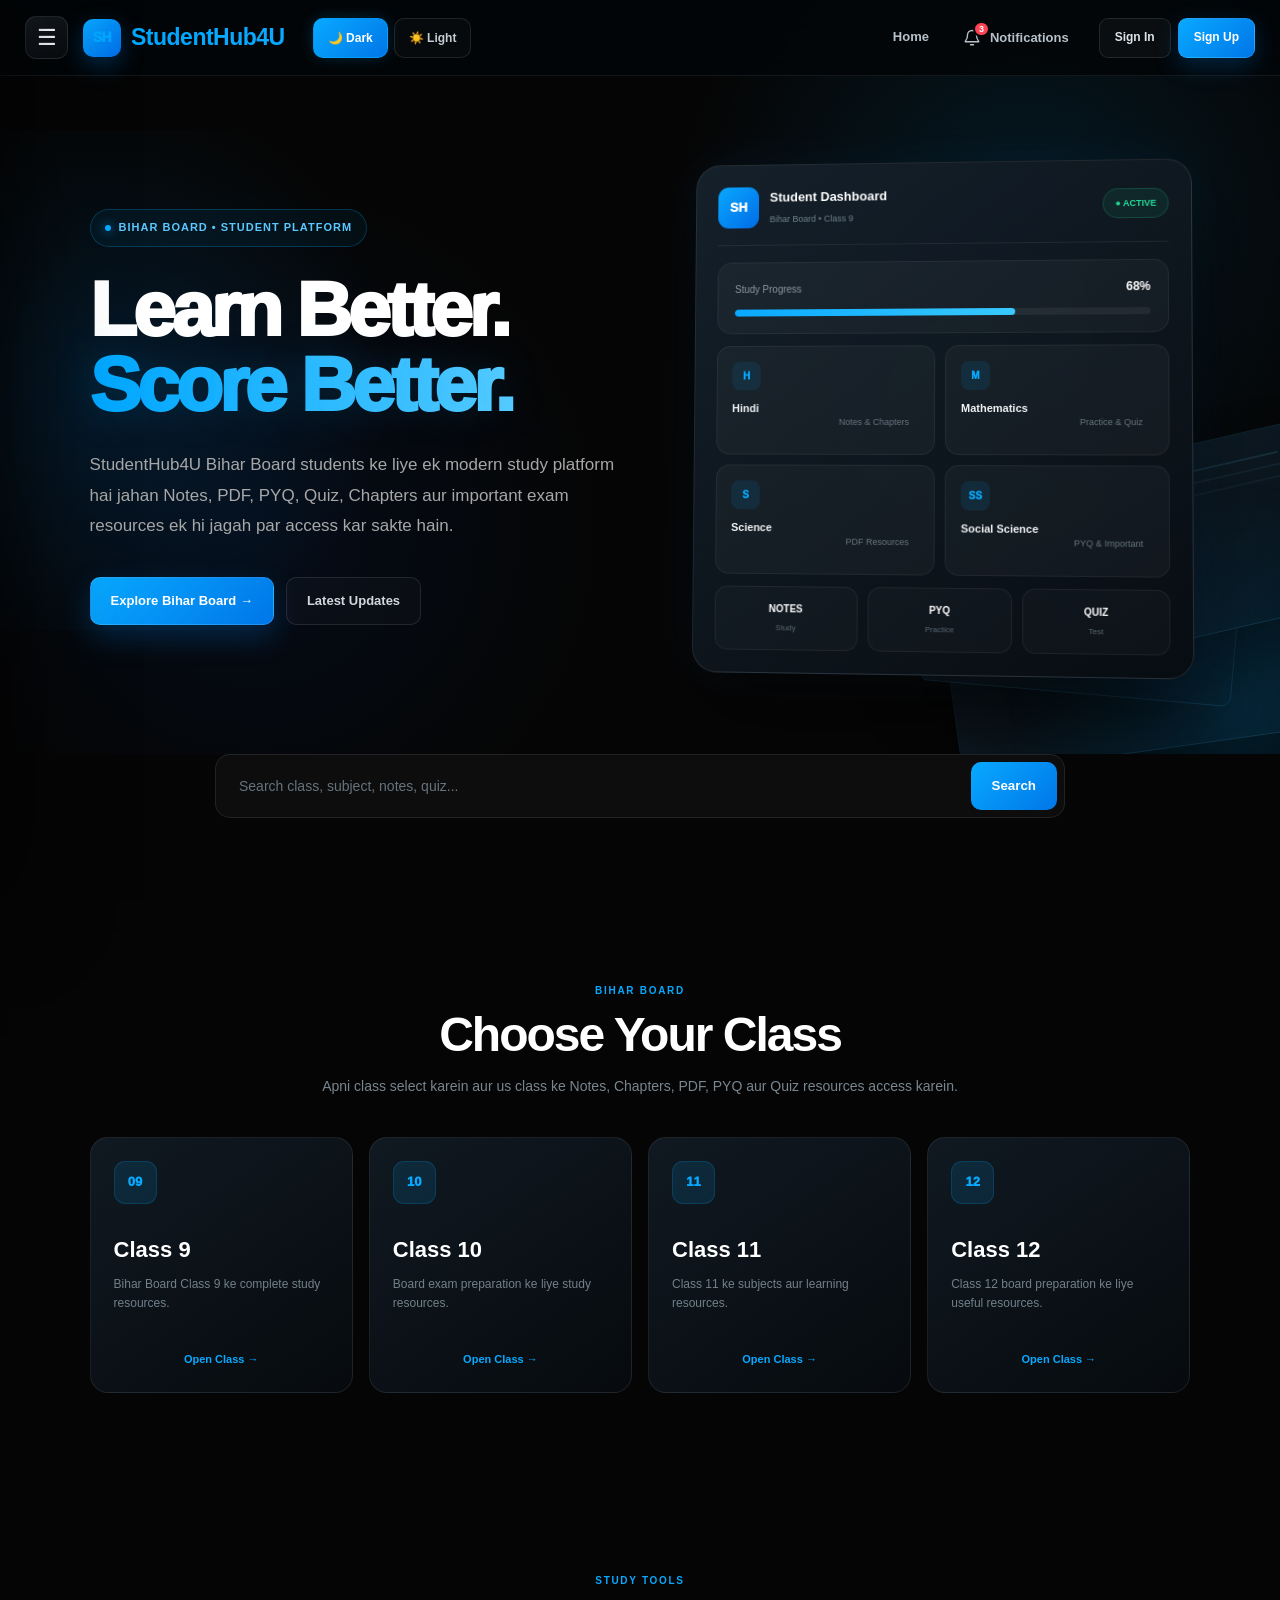
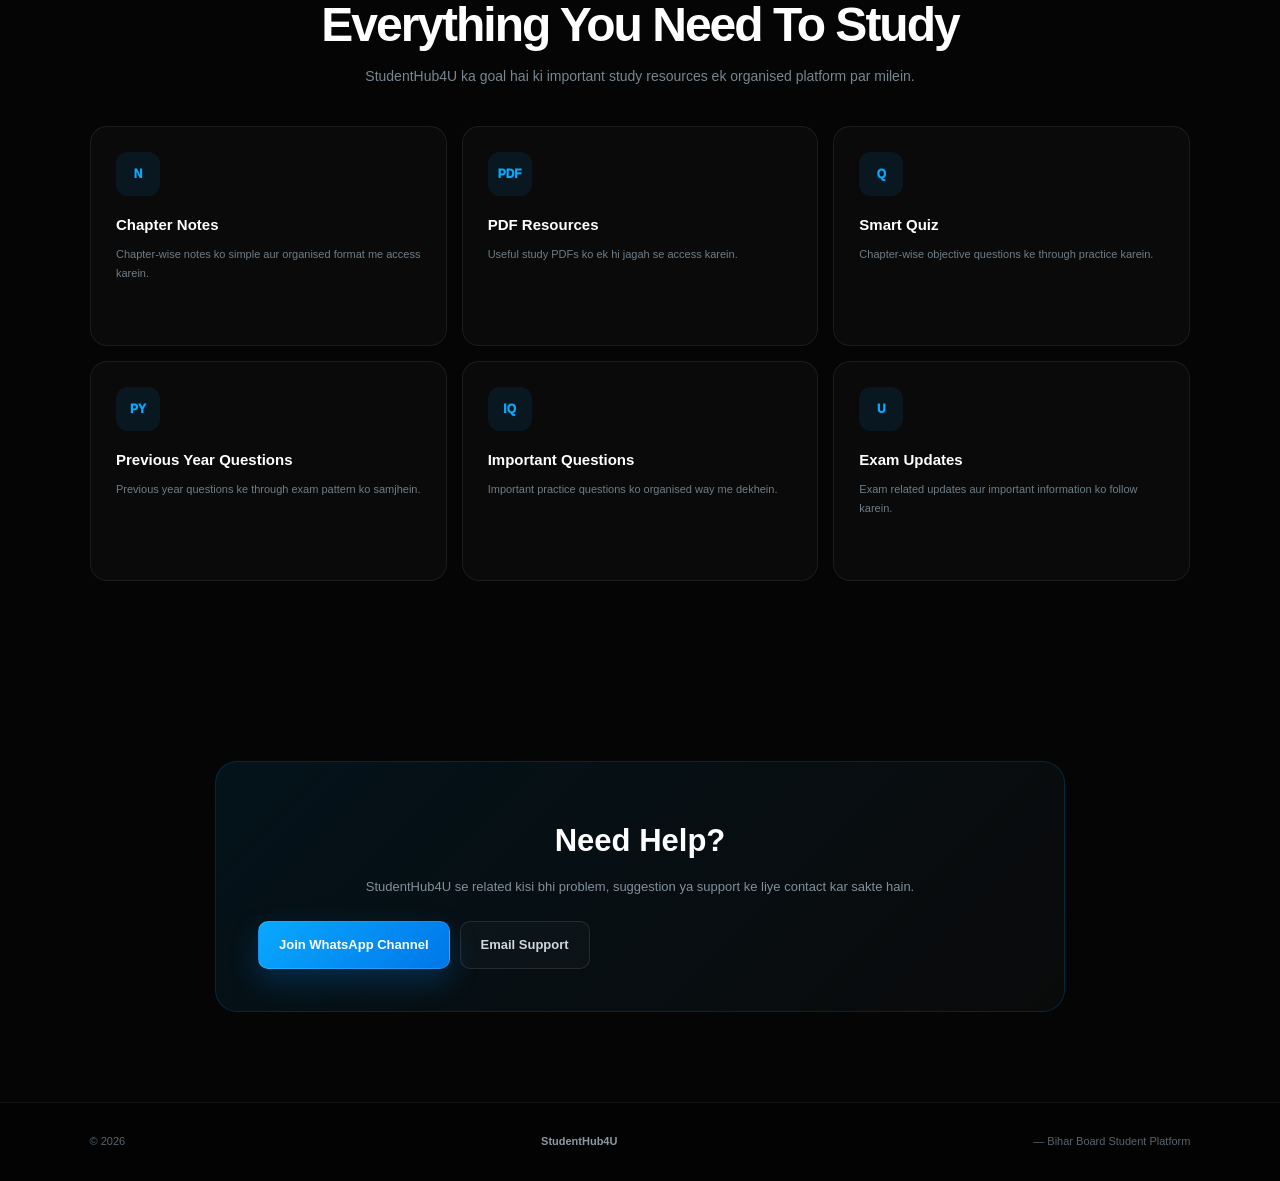
==== commit 896bf196: "Add files via upload" ====
--- a/index.html
+++ b/index.html
@@ -1,2000 +1,4229 @@
 <!DOCTYPE html>
-<html lang="hi">
+<html lang="en">
 
 <head>
+
     <meta charset="UTF-8">
 
     <meta name="viewport" content="width=device-width, initial-scale=1.0">
 
-    <meta
-        name="description"
-        content="StudentHub4U - Bihar Board students ke liye premium study platform."
-    >
+    <meta name="description"
+          content="StudentHub4U - Bihar Board students ke liye modern study platform.">
 
     <title>StudentHub4U</title>
 
     <link rel="stylesheet" href="style.css">
 
     <style>
-        /* =====================================================
-           LANGUAGE POPUP
-        ====================================================== */
-
-        .language-popup {
+
+        * {
+            box-sizing: border-box;
+            margin: 0;
+            padding: 0;
+        }
+
+        html {
+            scroll-behavior: smooth;
+        }
+
+        :root {
+            --blue: #08a9ff;
+            --blue-dark: #0076e8;
+            --green: #23d997;
+            --red: #ff4355;
+            --bg: #030608;
+            --card: #0d141b;
+            --text: #ffffff;
+            --muted: #7b8994;
+        }
+
+        body {
+            min-height: 100vh;
+            overflow-x: hidden;
+            background:
+                radial-gradient(
+                    circle at 80% 15%,
+                    rgba(0,145,220,0.15),
+                    transparent 28%
+                ),
+                radial-gradient(
+                    circle at 15% 85%,
+                    rgba(0,105,220,0.10),
+                    transparent 30%
+                ),
+                #030608;
+            color: var(--text);
+            font-family:
+                Inter,
+                Arial,
+                Helvetica,
+                sans-serif;
+        }
+
+        body::before {
+            content: "";
             position: fixed;
             inset: 0;
-            display: none;
-            align-items: center;
-            justify-content: center;
-            padding: 20px;
-            background: rgba(0, 0, 0, 0.82);
-            backdrop-filter: blur(12px);
-            z-index: 99999;
-        }
-
-        .language-popup.active {
-            display: flex;
-            animation: languageFade 0.25s ease;
-        }
-
-        @keyframes languageFade {
-            from {
-                opacity: 0;
-            }
-
-            to {
-                opacity: 1;
-            }
-        }
-
-        .language-popup-box {
-            position: relative;
-            width: 100%;
-            max-width: 520px;
-            max-height: 88vh;
-            overflow: hidden;
-
-            padding: 30px;
-
-            border: 1px solid rgba(0, 170, 255, 0.25);
-            border-radius: 22px;
-
-            background:
+            pointer-events: none;
+            opacity: 0.32;
+            background-image:
                 linear-gradient(
-                    145deg,
-                    #111317,
-                    #06080b
+                    rgba(255,255,255,0.025) 1px,
+                    transparent 1px
+                ),
+                linear-gradient(
+                    90deg,
+                    rgba(255,255,255,0.025) 1px,
+                    transparent 1px
                 );
-
-            box-shadow:
-                0 30px 80px rgba(0, 0, 0, 0.75),
-                0 0 35px rgba(0, 170, 255, 0.08);
-
-            transform: scale(0.94);
-            animation: languageBoxOpen 0.3s ease forwards;
-        }
-
-        @keyframes languageBoxOpen {
-            to {
-                transform: scale(1);
-            }
-        }
-
-        .language-close {
-            position: absolute;
-            top: 14px;
-            right: 15px;
-
-            width: 36px;
-            height: 36px;
-
-            border: none;
-            border-radius: 50%;
-
-            background: rgba(255,255,255,0.06);
-            color: white;
-
-            font-size: 22px;
-            cursor: pointer;
-
-            transition: 0.3s ease;
-        }
-
-        .language-close:hover {
-            background: rgba(255, 50, 60, 0.15);
-            color: #ff4757;
-            transform: rotate(90deg);
-        }
-
-        .language-small-title {
-            color: #00aaff;
-            font-size: 11px;
-            font-weight: 700;
-            letter-spacing: 4px;
-        }
-
-        .language-popup-box h2 {
-            margin: 8px 0;
-            color: white;
-            font-size: 27px;
-        }
-
-        .language-popup-box > p {
-            margin-bottom: 18px;
-            color: #858990;
-            font-size: 13px;
-        }
-
-        /* SEARCH */
-
-        .language-search {
-            width: 100%;
-            box-sizing: border-box;
-
-            padding: 13px 15px;
-
-            border: 1px solid rgba(255,255,255,0.09);
-            border-radius: 13px;
-
-            outline: none;
-
-            background: rgba(255,255,255,0.045);
-            color: white;
-
-            font-size: 14px;
-
-            margin-bottom: 15px;
-        }
-
-        .language-search::placeholder {
-            color: #777d85;
-        }
-
-        .language-search:focus {
-            border-color: rgba(0,170,255,0.55);
-            box-shadow: 0 0 18px rgba(0,170,255,0.08);
-        }
-
-        /* LANGUAGE LIST */
-
-        .language-options {
-            display: grid;
-            gap: 10px;
-
-            max-height: 52vh;
-            overflow-y: auto;
-
-            padding-right: 4px;
-        }
-
-        .language-options::-webkit-scrollbar {
-            width: 5px;
-        }
-
-        .language-options::-webkit-scrollbar-track {
-            background: rgba(255,255,255,0.03);
-        }
-
-        .language-options::-webkit-scrollbar-thumb {
-            background: rgba(255,255,255,0.18);
-            border-radius: 20px;
-        }
-
-        .language-option {
-            position: relative;
-
-            width: 100%;
+            background-size: 52px 52px;
+            z-index: -5;
+        }
+
+        a {
+            color: inherit;
+            text-decoration: none;
+        }
+
+        button,
+        input {
+            font-family: inherit;
+        }
+
+
+        /* =====================================================
+           HEADER
+        ===================================================== */
+
+        .header {
+            position: fixed;
+            top: 0;
+            left: 0;
+            right: 0;
+            height: 76px;
 
             display: flex;
             align-items: center;
 
-            gap: 13px;
-
-            padding: 12px;
-
-            border: 1px solid rgba(255,255,255,0.07);
-            border-radius: 14px;
-
-            background: rgba(255,255,255,0.025);
-
-            color: white;
-
-            text-align: left;
-
-            cursor: pointer;
-
-            transition:
-                transform 0.25s ease,
-                border-color 0.25s ease,
-                background 0.25s ease,
-                box-shadow 0.25s ease;
-        }
-
-        .language-option:hover {
-            transform: translateX(4px);
-
-            border-color: rgba(0,170,255,0.4);
-
-            background: rgba(0,170,255,0.06);
-
-            box-shadow:
-                0 0 18px rgba(0,170,255,0.07);
-        }
-
-        .language-option.selected {
-            border-color: #00aaff;
-
-            background:
-                linear-gradient(
-                    90deg,
-                    rgba(0,170,255,0.10),
-                    rgba(0,170,255,0.03)
-                );
-
-            box-shadow:
-                0 0 20px rgba(0,170,255,0.10);
-        }
-
-        .language-icon {
-            width: 40px;
-            height: 40px;
-
-            flex-shrink: 0;
+            padding: 0 25px;
+
+            background: rgba(3,6,8,0.88);
+
+            border-bottom:
+                1px solid rgba(255,255,255,0.07);
+
+            backdrop-filter: blur(18px);
+            -webkit-backdrop-filter: blur(18px);
+
+            z-index: 5000;
+        }
+
+        .menu-btn {
+            width: 43px;
+            height: 43px;
 
             display: flex;
             align-items: center;
             justify-content: center;
 
+            margin-right: 15px;
+
+            border:
+                1px solid rgba(255,255,255,0.10);
+
             border-radius: 11px;
 
-            background: rgba(255,255,255,0.06);
-
-            font-size: 19px;
-        }
-
-        .language-name {
-            flex: 1;
-
-            display: flex;
-            flex-direction: column;
-
-            gap: 3px;
-        }
-
-        .language-name strong {
+            background:
+                linear-gradient(
+                    145deg,
+                    #151b21,
+                    #080b0e
+                );
+
             color: white;
-            font-size: 14px;
-        }
-
-        .language-name small {
-            color: #777d85;
-            font-size: 11px;
-        }
-
-        .language-check {
-            color: #00aaff;
-            font-size: 18px;
-            font-weight: bold;
-
-            opacity: 0;
+
+            font-size: 22px;
+            cursor: pointer;
 
             transition: 0.25s ease;
         }
 
-        .language-option.selected .language-check {
-            opacity: 1;
-        }
-
-        .language-empty {
-            display: none;
-
-            padding: 25px;
-
-            text-align: center;
-
-            color: #777d85;
-            font-size: 13px;
-        }
-
-        /* =====================================================
-           EXTRA SETTINGS
-        ====================================================== */
-
-        .extra-settings {
-            display: grid;
-            gap: 12px;
-            margin-top: 18px;
-        }
-
-        .extra-setting-card {
-            position: relative;
-
-            width: 100%;
-            min-height: 68px;
-
+        .menu-btn:hover {
+            border-color:
+                rgba(0,170,255,0.45);
+
+            background:
+                rgba(0,170,255,0.10);
+
+            box-shadow:
+                0 0 25px rgba(0,170,255,0.14);
+        }
+
+        .logo {
             display: flex;
             align-items: center;
-
-            gap: 13px;
-
-            padding: 13px 15px;
-
-            border: 1px solid rgba(255,255,255,0.08);
-            border-radius: 14px;
-
-            background:
-                linear-gradient(
-                    145deg,
-                    rgba(22,23,26,0.96),
-                    rgba(9,10,12,0.96)
-                );
-
-            color: white;
-
-            cursor: pointer;
-            text-align: left;
-
-            overflow: hidden;
-
-            transition:
-                transform 0.3s ease,
-                border-color 0.3s ease,
-                box-shadow 0.3s ease;
-        }
-
-        .extra-setting-card:hover {
-            transform: translateX(5px);
-
-            border-color:
-                rgba(255,255,255,0.30);
-
-            box-shadow:
-                0 8px 25px rgba(0,0,0,0.45);
-        }
-
-        .extra-setting-icon {
-            width: 39px;
-            height: 39px;
-
-            flex-shrink: 0;
+            gap: 10px;
+
+            font-size: 23px;
+            font-weight: 900;
+
+            white-space: nowrap;
+        }
+
+        .logo-mark {
+            width: 38px;
+            height: 38px;
 
             display: flex;
             align-items: center;
             justify-content: center;
 
+            border-radius: 10px;
+
+            background:
+                linear-gradient(
+                    135deg,
+                    #08a9ff,
+                    #006be6
+                );
+
+            color: white;
+
+            font-size: 14px;
+            font-weight: 950;
+
+            box-shadow:
+                0 8px 25px rgba(0,145,255,0.28);
+        }
+
+        .logo-text span {
+            color: var(--blue);
+        }
+
+
+        /* =====================================================
+           THEME BUTTONS
+        ===================================================== */
+
+        .header-theme {
+            display: flex;
+            align-items: center;
+            gap: 6px;
+            margin-left: 28px;
+        }
+
+        .header-theme-btn {
+            height: 40px;
+            padding: 0 14px;
+
+            border:
+                1px solid rgba(255,255,255,0.10);
+
+            border-radius: 10px;
+
+            background:
+                rgba(255,255,255,0.025);
+
+            color: #c5cdd4;
+
+            font-size: 12px;
+            font-weight: 800;
+
+            cursor: pointer;
+        }
+
+        .header-theme-btn.active {
+            color: white;
+
+            border-color:
+                rgba(0,170,255,0.45);
+
+            background:
+                linear-gradient(
+                    135deg,
+                    #08a9ff,
+                    #0076e8
+                );
+        }
+
+
+        /* =====================================================
+           NAVIGATION
+        ===================================================== */
+
+        .navbar {
+            margin-left: auto;
+
+            display: flex;
+            align-items: center;
+
+            gap: 5px;
+        }
+
+        .navbar > a,
+        .notification-nav-btn {
+            height: 40px;
+
+            display: inline-flex;
+            align-items: center;
+
+            gap: 8px;
+
+            padding: 0 13px;
+
+            border:
+                1px solid transparent;
+
+            border-radius: 9px;
+
+            background: transparent;
+
+            color: #b8c1c9;
+
+            font-size: 13px;
+            font-weight: 750;
+
+            cursor: pointer;
+
+            transition: 0.25s ease;
+        }
+
+        .navbar > a:hover,
+        .notification-nav-btn:hover {
+            color: white;
+
+            background:
+                rgba(0,170,255,0.07);
+
+            border-color:
+                rgba(0,170,255,0.15);
+        }
+
+
+        /* =====================================================
+           AUTH BUTTONS
+        ===================================================== */
+
+        .auth-buttons {
+            display: flex;
+            align-items: center;
+            gap: 7px;
+
+            margin-left: 16px;
+        }
+
+        .auth-btn {
+            height: 40px;
+
+            display: inline-flex;
+            align-items: center;
+            justify-content: center;
+
+            padding: 0 15px;
+
+            border-radius: 9px;
+
+            font-size: 12px;
+            font-weight: 900;
+
+            white-space: nowrap;
+
+            transition: 0.25s ease;
+        }
+
+        .auth-signin {
+            color: #dce4ea;
+
+            background:
+                rgba(255,255,255,0.035);
+
+            border:
+                1px solid rgba(255,255,255,0.10);
+        }
+
+        .auth-signin:hover {
+            color: white;
+
+            border-color:
+                rgba(0,170,255,0.35);
+
+            background:
+                rgba(0,170,255,0.08);
+        }
+
+        .auth-signup {
+            color: white;
+
+            background:
+                linear-gradient(
+                    135deg,
+                    #08a9ff,
+                    #0076e8
+                );
+
+            border:
+                1px solid rgba(255,255,255,0.12);
+
+            box-shadow:
+                0 8px 25px rgba(0,140,255,0.23);
+        }
+
+        .auth-signup:hover {
+            transform: translateY(-2px);
+
+            box-shadow:
+                0 13px 32px rgba(0,140,255,0.32);
+        }
+
+
+        /* =====================================================
+           NOTIFICATION
+        ===================================================== */
+
+        .notification-icon {
+            position: relative;
+
+            width: 20px;
+            height: 20px;
+
+            display: flex;
+            align-items: center;
+            justify-content: center;
+        }
+
+        .notification-icon svg {
+            width: 18px;
+            height: 18px;
+
+            fill: none;
+            stroke: currentColor;
+
+            stroke-width: 1.8;
+            stroke-linecap: round;
+            stroke-linejoin: round;
+        }
+
+        .notification-badge {
+            position: absolute;
+
+            top: -7px;
+            right: -8px;
+
+            min-width: 16px;
+            height: 16px;
+
+            display: flex;
+            align-items: center;
+            justify-content: center;
+
+            padding: 0 4px;
+
+            border-radius: 50px;
+
+            background: var(--red);
+
+            color: white;
+
+            border: 2px solid #030608;
+
+            font-size: 9px;
+            font-weight: 900;
+        }
+
+        .notification-panel {
+            position: fixed;
+
+            top: 88px;
+            right: 25px;
+
+            width: 370px;
+            max-width: calc(100vw - 30px);
+
+            padding: 18px;
+
+            background:
+                linear-gradient(
+                    145deg,
+                    rgba(18,28,38,0.98),
+                    rgba(6,10,14,0.98)
+                );
+
+            border:
+                1px solid rgba(255,255,255,0.10);
+
+            border-radius: 18px;
+
+            box-shadow:
+                0 30px 80px rgba(0,0,0,0.65);
+
+            z-index: 9999;
+
+            opacity: 0;
+            visibility: hidden;
+
+            transform:
+                translateY(-12px)
+                scale(0.97);
+
+            transition: 0.25s ease;
+        }
+
+        .notification-panel.active {
+            opacity: 1;
+            visibility: visible;
+
+            transform:
+                translateY(0)
+                scale(1);
+        }
+
+        .notification-panel-header {
+            display: flex;
+            align-items: center;
+            justify-content: space-between;
+
+            padding-bottom: 14px;
+            margin-bottom: 6px;
+
+            border-bottom:
+                1px solid rgba(255,255,255,0.07);
+        }
+
+        .notification-panel-title {
+            display: flex;
+            align-items: center;
+            gap: 10px;
+        }
+
+        .notification-panel-title-icon {
+            width: 38px;
+            height: 38px;
+
+            display: flex;
+            align-items: center;
+            justify-content: center;
+
+            border-radius: 10px;
+
+            background:
+                linear-gradient(
+                    135deg,
+                    #08a9ff,
+                    #006be8
+                );
+        }
+
+        .notification-panel-title-icon svg {
+            width: 19px;
+            height: 19px;
+
+            fill: none;
+            stroke: white;
+
+            stroke-width: 1.8;
+            stroke-linecap: round;
+            stroke-linejoin: round;
+        }
+
+        .notification-panel-title h3 {
+            color: white;
+            font-size: 16px;
+        }
+
+        .notification-panel-title span {
+            display: block;
+            margin-top: 3px;
+
+            color: #74818c;
+            font-size: 10px;
+        }
+
+        .notification-close {
+            width: 31px;
+            height: 31px;
+
+            border:
+                1px solid rgba(255,255,255,0.08);
+
+            border-radius: 9px;
+
+            background:
+                rgba(255,255,255,0.03);
+
+            color: #9aa6af;
+
+            font-size: 19px;
+            cursor: pointer;
+        }
+
+        .notification-item {
+            display: flex;
+            gap: 12px;
+
+            padding: 13px 9px;
+
+            border-radius: 12px;
+        }
+
+        .notification-item:hover {
+            background:
+                rgba(255,255,255,0.035);
+        }
+
+        .notification-item-icon {
+            flex-shrink: 0;
+
+            width: 35px;
+            height: 35px;
+
+            display: flex;
+            align-items: center;
+            justify-content: center;
+
+            border-radius: 9px;
+
+            color: var(--blue);
+
+            background:
+                rgba(0,170,255,0.10);
+        }
+
+        .notification-item-icon svg {
+            width: 17px;
+            height: 17px;
+
+            fill: none;
+            stroke: currentColor;
+
+            stroke-width: 1.7;
+            stroke-linecap: round;
+            stroke-linejoin: round;
+        }
+
+        .notification-item-content strong {
+            display: block;
+
+            color: white;
+
+            font-size: 12px;
+
+            margin-bottom: 4px;
+        }
+
+        .notification-item-content p {
+            color: #85919b;
+
+            font-size: 10.5px;
+            line-height: 1.5;
+        }
+
+        .notification-time {
+            display: block;
+
+            color: #515d67;
+
+            font-size: 9px;
+
+            margin-top: 5px;
+        }
+
+
+        /* =====================================================
+           SIDE MENU
+        ===================================================== */
+
+        .overlay {
+            position: fixed;
+            inset: 0;
+
+            background:
+                rgba(0,0,0,0.65);
+
+            backdrop-filter: blur(4px);
+
+            opacity: 0;
+            visibility: hidden;
+
+            transition: 0.3s ease;
+
+            z-index: 6000;
+        }
+
+        .overlay.active {
+            opacity: 1;
+            visibility: visible;
+        }
+
+        .side-menu {
+            position: fixed;
+
+            top: 0;
+            left: 0;
+
+            width: 315px;
+            height: 100vh;
+
+            padding: 25px 18px;
+
+            background:
+                linear-gradient(
+                    160deg,
+                    #0b1219,
+                    #030609
+                );
+
+            border-right:
+                1px solid rgba(255,255,255,0.08);
+
+            transform:
+                translateX(-105%);
+
+            transition:
+                transform 0.35s cubic-bezier(.2,.8,.2,1);
+
+            z-index: 7000;
+
+            overflow-y: auto;
+        }
+
+        .side-menu.active {
+            transform: translateX(0);
+        }
+
+        .side-menu-head {
+            display: flex;
+            align-items: center;
+            justify-content: space-between;
+
+            padding-bottom: 20px;
+            margin-bottom: 18px;
+
+            border-bottom:
+                1px solid rgba(255,255,255,0.08);
+        }
+
+        .side-brand {
+            display: flex;
+            align-items: center;
+            gap: 10px;
+
+            font-weight: 900;
+        }
+
+        .side-brand-mark {
+            width: 38px;
+            height: 38px;
+
+            display: flex;
+            align-items: center;
+            justify-content: center;
+
+            border-radius: 10px;
+
+            background:
+                linear-gradient(
+                    135deg,
+                    #08a9ff,
+                    #006be6
+                );
+
+            font-size: 13px;
+            font-weight: 900;
+        }
+
+        .side-brand-text span {
+            color: var(--blue);
+        }
+
+        .close-menu {
+            width: 35px;
+            height: 35px;
+
+            border:
+                1px solid rgba(255,255,255,0.08);
+
+            border-radius: 9px;
+
+            background:
+                rgba(255,255,255,0.03);
+
+            color: #aab4bc;
+
+            cursor: pointer;
+
+            font-size: 18px;
+        }
+
+        .menu-label {
+            color: #4e5b65;
+
+            font-size: 10px;
+            font-weight: 900;
+
+            letter-spacing: 1.5px;
+
+            margin:
+                20px 10px 8px;
+        }
+
+        .side-menu a,
+        .side-menu button {
+            width: 100%;
+
+            display: flex;
+            align-items: center;
+
+            gap: 12px;
+
+            padding: 12px 13px;
+            margin-bottom: 3px;
+
+            border:
+                1px solid transparent;
+
+            border-radius: 10px;
+
+            background: transparent;
+
+            color: #aeb8c0;
+
+            font-size: 13px;
+            font-weight: 700;
+
+            text-align: left;
+
+            cursor: pointer;
+        }
+
+        .side-menu a:hover,
+        .side-menu button:hover {
+            color: white;
+
+            background:
+                rgba(0,170,255,0.07);
+
+            border-color:
+                rgba(0,170,255,0.12);
+        }
+
+        .menu-icon {
+            width: 30px;
+            height: 30px;
+
+            display: flex;
+            align-items: center;
+            justify-content: center;
+
+            border-radius: 8px;
+
+            background:
+                rgba(255,255,255,0.04);
+
+            color: var(--blue);
+
+            font-size: 11px;
+            font-weight: 900;
+        }
+
+
+        /* =====================================================
+           HERO
+        ===================================================== */
+
+        .hero {
+            position: relative;
+
+            min-height: 730px;
+
+            padding:
+                160px 7% 80px;
+
+            display: grid;
+
+            grid-template-columns:
+                1fr 0.92fr;
+
+            align-items: center;
+
+            gap: 60px;
+
+            overflow: hidden;
+        }
+
+        .hero::before {
+            content: "";
+
+            position: absolute;
+
+            left: -250px;
+            top: 130px;
+
+            width: 700px;
+            height: 500px;
+
+            background:
+                radial-gradient(
+                    circle,
+                    rgba(0,150,255,0.12),
+                    transparent 68%
+                );
+
+            pointer-events: none;
+        }
+
+        .hero-content {
+            position: relative;
+            z-index: 2;
+
+            max-width: 650px;
+        }
+
+        .hero-badge {
+            display: inline-flex;
+            align-items: center;
+            gap: 8px;
+
+            padding: 9px 14px;
+            margin-bottom: 25px;
+
+            border:
+                1px solid rgba(0,170,255,0.25);
+
+            border-radius: 50px;
+
+            background:
+                rgba(0,170,255,0.06);
+
+            color: #5bc8ff;
+
+            font-size: 11px;
+            font-weight: 900;
+
+            letter-spacing: 1px;
+        }
+
+        .hero-badge::before {
+            content: "";
+
+            width: 6px;
+            height: 6px;
+
+            border-radius: 50%;
+
+            background: var(--blue);
+
+            box-shadow:
+                0 0 12px var(--blue);
+        }
+
+        .hero h1 {
+            font-size:
+                clamp(55px,6vw,86px);
+
+            line-height: 0.98;
+
+            letter-spacing: -4px;
+
+            font-weight: 950;
+        }
+
+        .hero h1 span {
+            display: block;
+
+            color: var(--blue);
+
+            text-shadow:
+                0 0 45px rgba(0,170,255,0.17);
+        }
+
+        .hero-description {
+            max-width: 610px;
+
+            margin:
+                28px 0;
+
+            color: #aab5be;
+
+            font-size: 16px;
+
+            line-height: 1.8;
+        }
+
+        .hero-actions {
+            display: flex;
+            align-items: center;
+
+            gap: 12px;
+
+            flex-wrap: wrap;
+        }
+
+        .primary-btn,
+        .secondary-btn {
+            min-height: 48px;
+
+            padding: 0 20px;
+
+            display: inline-flex;
+            align-items: center;
+            justify-content: center;
+
+            border-radius: 10px;
+
+            font-size: 13px;
+            font-weight: 900;
+
+            cursor: pointer;
+
+            transition: 0.25s ease;
+        }
+
+        .primary-btn {
+            color: white;
+
+            background:
+                linear-gradient(
+                    135deg,
+                    #08a9ff,
+                    #0076e8
+                );
+
+            border:
+                1px solid rgba(255,255,255,0.12);
+
+            box-shadow:
+                0 12px 30px rgba(0,140,255,0.23);
+        }
+
+        .primary-btn:hover {
+            transform: translateY(-2px);
+
+            box-shadow:
+                0 17px 38px rgba(0,140,255,0.30);
+        }
+
+        .secondary-btn {
+            color: #d0d8de;
+
+            background:
+                rgba(255,255,255,0.025);
+
+            border:
+                1px solid rgba(255,255,255,0.10);
+        }
+
+        .secondary-btn:hover {
+            color: white;
+
+            border-color:
+                rgba(0,170,255,0.35);
+
+            background:
+                rgba(0,170,255,0.07);
+        }
+
+
+        /* =====================================================
+           BOOKS
+        ===================================================== */
+
+        .book-scene {
+            position: absolute;
+
+            right: -40px;
+            bottom: -20px;
+
+            width: 530px;
+            height: 430px;
+
+            pointer-events: none;
+
+            opacity: 0.72;
+        }
+
+        .book {
+            position: absolute;
+
+            border-radius:
+                5px 10px 10px 5px;
+
+            background:
+                linear-gradient(
+                    145deg,
+                    #162b3b,
+                    #07111a
+                );
+
+            border:
+                1px solid rgba(70,170,220,0.18);
+
+            box-shadow:
+                0 30px 60px rgba(0,0,0,0.55);
+        }
+
+        .book::after {
+            content: "";
+
+            position: absolute;
+
+            left: 18px;
+            right: 18px;
+
+            top: 25px;
+
+            height: 2px;
+
+            background:
+                rgba(100,205,255,0.18);
+
+            box-shadow:
+                0 12px rgba(100,205,255,0.10),
+                0 24px rgba(100,205,255,0.08);
+        }
+
+        .book-1 {
+            width: 350px;
+            height: 235px;
+
+            right: 25px;
+            bottom: 20px;
+
+            transform: rotate(-8deg);
+        }
+
+        .book-2 {
+            width: 310px;
+            height: 210px;
+
+            right: 80px;
+            bottom: 80px;
+
+            transform: rotate(5deg);
+        }
+
+        .book-3 {
+            width: 270px;
+            height: 190px;
+
+            right: 5px;
+            bottom: 135px;
+
+            transform: rotate(-13deg);
+        }
+
+
+        /* =====================================================
+           DASHBOARD
+        ===================================================== */
+
+        .dashboard-wrap {
+            position: relative;
+            z-index: 3;
+
+            min-height: 480px;
+
+            display: flex;
+            align-items: center;
+            justify-content: center;
+        }
+
+        .dashboard-glow {
+            position: absolute;
+
+            width: 450px;
+            height: 450px;
+
+            border-radius: 50%;
+
+            background:
+                radial-gradient(
+                    circle,
+                    rgba(0,170,255,0.18),
+                    transparent 67%
+                );
+
+            filter: blur(10px);
+        }
+
+        .dashboard {
+            position: relative;
+
+            width: 500px;
+
+            padding: 22px;
+
+            border-radius: 25px;
+
+            background:
+                linear-gradient(
+                    145deg,
+                    rgba(20,32,43,0.97),
+                    rgba(7,12,17,0.97)
+                );
+
+            border:
+                1px solid rgba(255,255,255,0.10);
+
+            box-shadow:
+                0 35px 90px rgba(0,0,0,0.62),
+                0 0 50px rgba(0,150,255,0.08);
+
+            backdrop-filter: blur(20px);
+
+            transform:
+                perspective(1200px)
+                rotateY(-4deg)
+                rotateX(2deg);
+        }
+
+        .dashboard-head {
+            display: flex;
+            align-items: center;
+            justify-content: space-between;
+
+            padding-bottom: 17px;
+
+            border-bottom:
+                1px solid rgba(255,255,255,0.07);
+        }
+
+        .student-profile {
+            display: flex;
+            align-items: center;
+            gap: 11px;
+        }
+
+        .student-avatar {
+            width: 42px;
+            height: 42px;
+
+            display: flex;
+            align-items: center;
+            justify-content: center;
+
             border-radius: 11px;
 
-            background: rgba(255,255,255,0.06);
+            background:
+                linear-gradient(
+                    135deg,
+                    #08a9ff,
+                    #006be6
+                );
+
+            font-size: 13px;
+            font-weight: 950;
+        }
+
+        .student-profile strong {
+            display: block;
+            font-size: 13px;
+        }
+
+        .student-profile span {
+            display: block;
+
+            margin-top: 4px;
+
+            font-size: 9px;
+
+            color: #71808b;
+        }
+
+        .active-pill {
+            padding: 7px 11px;
+
+            border-radius: 50px;
+
+            background:
+                rgba(35,217,151,0.08);
 
             border:
-                1px solid
-                rgba(255,255,255,0.10);
-
-            font-size: 17px;
-        }
-
-        .extra-setting-content {
+                1px solid rgba(35,217,151,0.20);
+
+            color: var(--green);
+
+            font-size: 9px;
+            font-weight: 900;
+        }
+
+        .progress-box {
+            margin-top: 17px;
+
+            padding: 17px;
+
+            border-radius: 15px;
+
+            background:
+                rgba(255,255,255,0.035);
+
+            border:
+                1px solid rgba(255,255,255,0.06);
+        }
+
+        .progress-title {
+            display: flex;
+            align-items: center;
+            justify-content: space-between;
+
+            margin-bottom: 11px;
+
+            color: #8996a0;
+
+            font-size: 10px;
+        }
+
+        .progress-title strong {
+            color: white;
+            font-size: 12px;
+        }
+
+        .progress-track {
+            height: 7px;
+
+            overflow: hidden;
+
+            border-radius: 50px;
+
+            background:
+                rgba(255,255,255,0.06);
+        }
+
+        .progress-value {
+            width: 68%;
+            height: 100%;
+
+            border-radius: inherit;
+
+            background:
+                linear-gradient(
+                    90deg,
+                    #08a9ff,
+                    #39c9ff
+                );
+        }
+
+        .subjects-grid {
+            display: grid;
+
+            grid-template-columns:
+                repeat(2,1fr);
+
+            gap: 10px;
+
+            margin-top: 12px;
+        }
+
+        .subject-card {
+            padding: 15px;
+
+            min-height: 110px;
+
+            border-radius: 14px;
+
+            background:
+                rgba(255,255,255,0.035);
+
+            border:
+                1px solid rgba(255,255,255,0.06);
+
+            transition: 0.25s ease;
+        }
+
+        .subject-card:hover {
+            transform: translateY(-2px);
+
+            border-color:
+                rgba(0,170,255,0.25);
+
+            background:
+                rgba(0,170,255,0.055);
+        }
+
+        .subject-icon {
+            width: 29px;
+            height: 29px;
+
+            display: flex;
+            align-items: center;
+            justify-content: center;
+
+            margin-bottom: 10px;
+
+            border-radius: 8px;
+
+            background:
+                rgba(0,170,255,0.10);
+
+            color: var(--blue);
+
+            font-size: 10px;
+            font-weight: 950;
+        }
+
+        .subject-card strong {
+            display: block;
+
+            color: #f0f4f6;
+
+            font-size: 11px;
+        }
+
+        .subject-card span {
+            display: block;
+
+            margin-top: 6px;
+
+            color: #65737e;
+
+            font-size: 9px;
+        }
+
+        .quick-grid {
+            display: grid;
+
+            grid-template-columns:
+                repeat(3,1fr);
+
+            gap: 10px;
+
+            margin-top: 12px;
+        }
+
+        .quick-card {
+            padding: 14px 10px;
+
+            text-align: center;
+
+            border-radius: 13px;
+
+            background:
+                rgba(255,255,255,0.025);
+
+            border:
+                1px solid rgba(255,255,255,0.06);
+        }
+
+        .quick-card strong {
+            display: block;
+            color: white;
+            font-size: 10px;
+        }
+
+        .quick-card span {
+            display: block;
+
+            color: #596772;
+
+            font-size: 8px;
+
+            margin-top: 5px;
+        }
+
+
+        /* =====================================================
+           SEARCH
+        ===================================================== */
+
+        .search-section {
+            position: relative;
+
+            padding:
+                0 7% 75px;
+        }
+
+        .search-box {
+            max-width: 850px;
+
+            margin: 0 auto;
+
+            padding: 7px;
+
+            display: flex;
+            align-items: center;
+
+            border:
+                1px solid rgba(255,255,255,0.09);
+
+            border-radius: 15px;
+
+            background:
+                rgba(255,255,255,0.035);
+        }
+
+        .search-box input {
+            flex: 1;
+
             min-width: 0;
-            flex: 1;
+
+            height: 48px;
+
+            padding: 0 16px;
+
+            border: 0;
+            outline: 0;
+
+            background: transparent;
+
+            color: white;
+
+            font-size: 14px;
+        }
+
+        .search-box input::placeholder {
+            color: #66737d;
+        }
+
+        .search-button {
+            height: 48px;
+
+            padding: 0 21px;
+
+            border: 0;
+
+            border-radius: 10px;
+
+            background:
+                linear-gradient(
+                    135deg,
+                    #08a9ff,
+                    #0076e8
+                );
+
+            color: white;
+
+            font-weight: 900;
+
+            cursor: pointer;
+        }
+
+
+        /* =====================================================
+           SECTIONS
+        ===================================================== */
+
+        .section {
+            position: relative;
+
+            padding:
+                90px 7%;
+        }
+
+        .section-heading {
+            max-width: 700px;
+
+            margin-bottom: 38px;
+        }
+
+        .section-label {
+            color: var(--blue);
+
+            font-size: 10px;
+            font-weight: 900;
+
+            letter-spacing: 1.7px;
+
+            text-transform: uppercase;
+
+            margin-bottom: 10px;
+        }
+
+        .section-heading h2 {
+            font-size:
+                clamp(32px,4vw,48px);
+
+            line-height: 1.1;
+
+            letter-spacing: -2px;
+        }
+
+        .section-heading p {
+            margin-top: 13px;
+
+            color: #788690;
+
+            font-size: 14px;
+
+            line-height: 1.7;
+        }
+
+
+        /* =====================================================
+           BOARD CARDS
+        ===================================================== */
+
+        .board-grid {
+            display: grid;
+
+            grid-template-columns:
+                repeat(4,1fr);
+
+            gap: 16px;
+        }
+
+        .board-card {
+            position: relative;
+
+            min-height: 250px;
+
+            padding: 23px;
 
             display: flex;
             flex-direction: column;
-
-            gap: 4px;
-        }
-
-        .extra-setting-content strong {
-            font-size: 14px;
-            color: #f4f4f4;
-        }
-
-        .extra-setting-content small {
+            justify-content: space-between;
+
+            overflow: hidden;
+
+            border:
+                1px solid rgba(255,255,255,0.08);
+
+            border-radius: 18px;
+
+            background:
+                linear-gradient(
+                    145deg,
+                    rgba(17,26,35,0.95),
+                    rgba(7,11,15,0.95)
+                );
+
+            transition: 0.3s ease;
+        }
+
+        .board-card:hover {
+            transform: translateY(-6px);
+
+            border-color:
+                rgba(0,170,255,0.30);
+
+            box-shadow:
+                0 25px 55px rgba(0,0,0,0.40);
+        }
+
+        .board-number {
+            width: 43px;
+            height: 43px;
+
+            display: flex;
+            align-items: center;
+            justify-content: center;
+
+            border-radius: 11px;
+
+            background:
+                rgba(0,170,255,0.12);
+
+            border:
+                1px solid rgba(0,170,255,0.18);
+
+            color: var(--blue);
+
+            font-size: 13px;
+            font-weight: 950;
+        }
+
+        .board-card h3 {
+            margin-top: 28px;
+
+            font-size: 22px;
+        }
+
+        .board-card p {
+            margin-top: 8px;
+
+            color: #72808a;
+
+            font-size: 12px;
+
+            line-height: 1.6;
+        }
+
+        .board-card-link {
+            display: inline-flex;
+
+            align-items: center;
+
+            gap: 7px;
+
+            margin-top: 20px;
+
+            color: var(--blue);
+
             font-size: 11px;
-            line-height: 1.4;
-            color: #858990;
-        }
-
-        .extra-setting-arrow {
-            color: #8e9399;
+            font-weight: 900;
+        }
+
+
+        /* =====================================================
+           FEATURES
+        ===================================================== */
+
+        .features-grid {
+            display: grid;
+
+            grid-template-columns:
+                repeat(3,1fr);
+
+            gap: 15px;
+        }
+
+        .feature-card {
+            padding: 25px;
+
+            border:
+                1px solid rgba(255,255,255,0.07);
+
+            border-radius: 17px;
+
+            background:
+                rgba(255,255,255,0.025);
+
+            transition: 0.25s ease;
+        }
+
+        .feature-card:hover {
+            transform: translateY(-4px);
+
+            border-color:
+                rgba(0,170,255,0.25);
+        }
+
+        .feature-icon {
+            width: 44px;
+            height: 44px;
+
+            display: flex;
+            align-items: center;
+            justify-content: center;
+
+            margin-bottom: 17px;
+
+            border-radius: 12px;
+
+            background:
+                rgba(0,170,255,0.09);
+
+            color: var(--blue);
+
+            font-size: 12px;
+            font-weight: 950;
+        }
+
+        .feature-card h3 {
+            font-size: 15px;
+            margin-bottom: 8px;
+        }
+
+        .feature-card p {
+            color: #6f7d87;
+
+            font-size: 11px;
+
+            line-height: 1.7;
+        }
+
+
+        /* =====================================================
+           SUPPORT
+        ===================================================== */
+
+        .support-box {
+            position: relative;
+
+            padding: 42px;
+
+            overflow: hidden;
+
+            border:
+                1px solid rgba(0,170,255,0.16);
+
+            border-radius: 22px;
+
+            background:
+                linear-gradient(
+                    135deg,
+                    rgba(0,145,220,0.10),
+                    rgba(255,255,255,0.025)
+                );
+        }
+
+        .support-box h2 {
+            font-size: 31px;
+            margin-bottom: 10px;
+        }
+
+        .support-box p {
+            max-width: 650px;
+
+            color: #81909b;
+
+            font-size: 13px;
+
+            line-height: 1.7;
+
+            margin-bottom: 23px;
+        }
+
+        .support-actions {
+            display: flex;
+            gap: 10px;
+            flex-wrap: wrap;
+        }
+
+
+        /* =====================================================
+           FOOTER
+        ===================================================== */
+
+        .footer {
+            padding:
+                30px 7%;
+
+            border-top:
+                1px solid rgba(255,255,255,0.07);
+
+            color: #58656f;
+
+            font-size: 11px;
+
+            text-align: center;
+        }
+
+        .footer strong {
+            color: #8c99a3;
+        }
+
+
+        /* =====================================================
+           SETTINGS
+        ===================================================== */
+
+        .settings-panel {
+            position: fixed;
+
+            top: 50%;
+            left: 50%;
+
+            width: 390px;
+            max-width: calc(100vw - 30px);
+
+            padding: 25px;
+
+            transform:
+                translate(-50%,-45%)
+                scale(0.97);
+
+            opacity: 0;
+            visibility: hidden;
+
+            background:
+                linear-gradient(
+                    145deg,
+                    #121c25,
+                    #070b10
+                );
+
+            border:
+                1px solid rgba(255,255,255,0.10);
+
+            border-radius: 20px;
+
+            box-shadow:
+                0 30px 90px rgba(0,0,0,0.65);
+
+            z-index: 9000;
+
+            transition: 0.25s ease;
+        }
+
+        .settings-panel.active {
+            opacity: 1;
+            visibility: visible;
+
+            transform:
+                translate(-50%,-50%)
+                scale(1);
+        }
+
+        .settings-panel h2 {
+            margin-bottom: 6px;
+            font-size: 21px;
+        }
+
+        .settings-panel > p {
+            color: #6f7d87;
+
+            font-size: 11px;
+
+            margin-bottom: 22px;
+        }
+
+        .setting-row {
+            padding: 14px 0;
+
+            border-bottom:
+                1px solid rgba(255,255,255,0.06);
+        }
+
+        .setting-row strong {
+            display: block;
+
+            font-size: 12px;
+
+            margin-bottom: 8px;
+        }
+
+        .setting-buttons {
+            display: flex;
+            gap: 7px;
+            flex-wrap: wrap;
+        }
+
+        .setting-option {
+            padding: 8px 11px;
+
+            border:
+                1px solid rgba(255,255,255,0.08);
+
+            border-radius: 8px;
+
+            background:
+                rgba(255,255,255,0.025);
+
+            color: #9ba7af;
+
+            cursor: pointer;
+
+            font-size: 10px;
+        }
+
+        .settings-close {
+            width: 100%;
+
+            margin-top: 18px;
+
+            height: 42px;
+
+            border: 0;
+
+            border-radius: 9px;
+
+            background:
+                linear-gradient(
+                    135deg,
+                    #08a9ff,
+                    #0076e8
+                );
+
+            color: white;
+
+            font-weight: 900;
+
+            cursor: pointer;
+        }
+
+
+        /* =====================================================
+           LANGUAGE
+        ===================================================== */
+
+        .language-popup {
+            position: fixed;
+
+            top: 50%;
+            left: 50%;
+
+            width: 470px;
+            max-width: calc(100vw - 30px);
+
+            padding: 24px;
+
+            transform:
+                translate(-50%,-45%)
+                scale(0.97);
+
+            opacity: 0;
+            visibility: hidden;
+
+            background:
+                linear-gradient(
+                    145deg,
+                    #111a22,
+                    #060a0e
+                );
+
+            border:
+                1px solid rgba(255,255,255,0.10);
+
+            border-radius: 20px;
+
+            box-shadow:
+                0 30px 90px rgba(0,0,0,0.65);
+
+            z-index: 9100;
+
+            transition: 0.25s ease;
+        }
+
+        .language-popup.active {
+            opacity: 1;
+            visibility: visible;
+
+            transform:
+                translate(-50%,-50%)
+                scale(1);
+        }
+
+        .language-popup h2 {
             font-size: 20px;
-        }
-
-        /* MOBILE */
-
-        @media (max-width: 500px) {
-
-            .language-popup {
-                padding: 12px;
+            margin-bottom: 5px;
+        }
+
+        .language-popup p {
+            color: #6e7c86;
+
+            font-size: 11px;
+
+            margin-bottom: 18px;
+        }
+
+        .language-grid {
+            display: grid;
+
+            grid-template-columns:
+                repeat(2,1fr);
+
+            gap: 7px;
+        }
+
+        .language-option {
+            padding: 11px;
+
+            border:
+                1px solid rgba(255,255,255,0.07);
+
+            border-radius: 9px;
+
+            background:
+                rgba(255,255,255,0.025);
+
+            color: #aab5bd;
+
+            cursor: pointer;
+
+            text-align: left;
+
+            font-size: 11px;
+        }
+
+        .language-close {
+            width: 100%;
+
+            height: 40px;
+
+            margin-top: 17px;
+
+            border: 0;
+
+            border-radius: 9px;
+
+            background:
+                rgba(255,255,255,0.06);
+
+            color: white;
+
+            cursor: pointer;
+        }
+
+
+        /* =====================================================
+           RESPONSIVE
+        ===================================================== */
+
+        @media (max-width: 1200px) {
+
+            .navbar > a:nth-of-type(n+3) {
+                display: none;
             }
 
-            .language-popup-box {
-                padding: 25px 17px;
+            .hero {
+                grid-template-columns: 1fr;
+            }
+
+            .hero-content {
+                max-width: 800px;
+            }
+
+            .dashboard {
+                width: min(600px,100%);
+            }
+
+            .board-grid {
+                grid-template-columns:
+                    repeat(2,1fr);
+            }
+        }
+
+
+        @media (max-width: 850px) {
+
+            .header-theme {
+                margin-left: auto;
+            }
+
+            .navbar > a {
+                display: none;
+            }
+
+            .navbar {
+                margin-left: 5px;
+            }
+
+            .auth-buttons {
+                margin-left: 8px;
+            }
+
+            .hero {
+                padding-left: 5%;
+                padding-right: 5%;
+            }
+
+            .section {
+                padding-left: 5%;
+                padding-right: 5%;
+            }
+
+            .search-section {
+                padding-left: 5%;
+                padding-right: 5%;
+            }
+
+            .features-grid {
+                grid-template-columns:
+                    repeat(2,1fr);
+            }
+        }
+
+
+        @media (max-width: 650px) {
+
+            .header {
+                padding: 0 14px;
+            }
+
+            .logo {
+                font-size: 19px;
+            }
+
+            .logo-mark {
+                width: 34px;
+                height: 34px;
+            }
+
+            .header-theme {
+                display: none;
+            }
+
+            .auth-buttons {
+                margin-left: auto;
+            }
+
+            .auth-btn {
+                height: 36px;
+                padding: 0 9px;
+                font-size: 10px;
+            }
+
+            .hero {
+                min-height: auto;
+
+                padding:
+                    125px 20px 55px;
+
+                gap: 20px;
+            }
+
+            .hero h1 {
+                font-size: 52px;
+                letter-spacing: -2.8px;
+            }
+
+            .hero-description {
+                font-size: 13px;
+            }
+
+            .dashboard {
+                transform: none;
+
+                padding: 15px;
+
                 border-radius: 18px;
             }
 
-            .language-popup-box h2 {
-                font-size: 23px;
+            .book-scene {
+                display: none;
             }
 
-            .language-options {
-                max-height: 55vh;
+            .section {
+                padding:
+                    65px 20px;
             }
 
-            .extra-setting-card {
-                min-height: 64px;
-                padding: 11px 12px;
+            .search-section {
+                padding:
+                    0 20px 55px;
             }
-        }
+
+            .board-grid,
+            .features-grid {
+                grid-template-columns: 1fr;
+            }
+
+            .support-box {
+                padding: 27px;
+            }
+
+            .notification-panel {
+                right: 15px;
+            }
+        }
+
+
+        @media (max-width: 450px) {
+
+            .logo-text {
+                display: none;
+            }
+
+            .auth-btn {
+                padding: 0 8px;
+                font-size: 9px;
+            }
+
+            .hero h1 {
+                font-size: 45px;
+            }
+
+            .subjects-grid {
+                grid-template-columns: 1fr;
+            }
+
+            .search-box {
+                flex-direction: column;
+            }
+
+            .search-box input {
+                width: 100%;
+            }
+
+            .search-button {
+                width: 100%;
+            }
+        }
+
     </style>
+
 </head>
 
 
 <body>
 
 
-    <!-- =====================================================
-         HEADER
-    ====================================================== -->
-
-    <header class="header">
+<!-- =====================================================
+     HEADER
+===================================================== -->
+
+<header class="header">
+
+    <button
+        class="menu-btn"
+        id="menuButton"
+        type="button"
+    >
+        ☰
+    </button>
+
+
+    <a href="#home" class="logo">
+
+        <span class="logo-mark">
+            SH
+        </span>
+
+        <span class="logo-text">
+            Student<span>Hub4U</span>
+        </span>
+
+    </a>
+
+
+    <div class="header-theme">
 
         <button
-            class="menu-btn"
-            id="menuButton"
+            id="darkMode"
+            class="header-theme-btn active"
             type="button"
-            aria-label="Open menu"
         >
-            ☰
+            🌙 Dark
         </button>
 
-        <div class="logo">
-            <span>Student</span>Hub4U
+        <button
+            id="lightMode"
+            class="header-theme-btn"
+            type="button"
+        >
+            ☀️ Light
+        </button>
+
+    </div>
+
+
+    <nav class="navbar">
+
+        <a href="#home">
+            Home
+        </a>
+
+
+        <button
+            class="notification-nav-btn"
+            id="notificationButton"
+            type="button"
+        >
+
+            <span class="notification-icon">
+
+                <svg viewBox="0 0 24 24">
+
+                    <path
+                        d="M18 8a6 6 0 0 0-12 0c0 7-3 7-3 9h18c0-2-3-2-3-9">
+                    </path>
+
+                    <path d="M10 21h4"></path>
+
+                </svg>
+
+                <span class="notification-badge">
+                    3
+                </span>
+
+            </span>
+
+            <span>
+                Notifications
+            </span>
+
+        </button>
+
+    </nav>
+
+
+    <!-- SIGN IN / SIGN UP -->
+
+    <div class="auth-buttons">
+
+        <a
+            href="/signin"
+            class="auth-btn auth-signin"
+        >
+            Sign In
+        </a>
+
+        <a
+            href="/signup"
+            class="auth-btn auth-signup"
+        >
+            Sign Up
+        </a>
+
+    </div>
+
+</header>
+
+
+
+<!-- =====================================================
+     SIDE MENU
+===================================================== -->
+
+<div
+    class="overlay"
+    id="overlay"
+></div>
+
+
+<aside
+    class="side-menu"
+    id="sideMenu"
+>
+
+    <div class="side-menu-head">
+
+        <div class="side-brand">
+
+            <div class="side-brand-mark">
+                SH
+            </div>
+
+            <div class="side-brand-text">
+                Student<span>Hub4U</span>
+            </div>
+
         </div>
 
-        <nav class="navbar">
-
-            <a href="#home">
-                Home
-            </a>
-
-            <a href="#boards">
-                Bihar Board
-            </a>
-
-            <a href="#features">
-                Features
-            </a>
-
-            <a href="#support">
-                Support
-            </a>
-
-        </nav>
-
-    </header>
-
-
-    <!-- =====================================================
-         MENU OVERLAY
-    ====================================================== -->
-
-    <div
-        class="menu-overlay"
-        id="menuOverlay"
-    ></div>
-
-
-    <!-- =====================================================
-         SIDE MENU
-    ====================================================== -->
-
-    <aside
-        class="side-menu"
-        id="sideMenu"
+        <button
+            class="close-menu"
+            id="closeButton"
+            type="button"
+        >
+            ×
+        </button>
+
+    </div>
+
+
+    <div class="menu-label">
+        MAIN
+    </div>
+
+
+    <a href="#home">
+        <span class="menu-icon">H</span>
+        Home
+    </a>
+
+
+    <a href="#boards">
+        <span class="menu-icon">B</span>
+        Bihar Board
+    </a>
+
+
+    <a href="class9.html">
+        <span class="menu-icon">09</span>
+        Class 9
+    </a>
+
+
+    <a href="class10.html">
+        <span class="menu-icon">10</span>
+        Class 10
+    </a>
+
+
+    <a href="class11.html">
+        <span class="menu-icon">11</span>
+        Class 11
+    </a>
+
+
+    <a href="class12.html">
+        <span class="menu-icon">12</span>
+        Class 12
+    </a>
+
+
+    <div class="menu-label">
+        STUDY
+    </div>
+
+
+    <a href="notes.html">
+        <span class="menu-icon">N</span>
+        Notes
+    </a>
+
+
+    <a href="#features">
+        <span class="menu-icon">Q</span>
+        Smart Quiz
+    </a>
+
+
+    <a href="#features">
+        <span class="menu-icon">PY</span>
+        PYQ
+    </a>
+
+
+    <a href="updates.html">
+        <span class="menu-icon">U</span>
+        Exam Updates
+    </a>
+
+
+    <div class="menu-label">
+        ACCOUNT
+    </div>
+
+
+    <a href="/signin">
+        <span class="menu-icon">↪</span>
+        Sign In
+    </a>
+
+
+    <a href="/signup">
+        <span class="menu-icon">+</span>
+        Create Account
+    </a>
+
+
+    <div class="menu-label">
+        SETTINGS
+    </div>
+
+
+    <button
+        id="settingsButton"
+        type="button"
     >
-
-        <div class="side-menu-header">
-
-            <div class="side-logo">
-                <span>Student</span>Hub4U
+        <span class="menu-icon">S</span>
+        Settings
+    </button>
+
+
+    <button
+        id="languageButton"
+        type="button"
+    >
+        <span class="menu-icon">A</span>
+        Language
+    </button>
+
+
+    <button
+        id="menuNotificationButton"
+        type="button"
+    >
+        <span class="menu-icon">N</span>
+        Notifications
+    </button>
+
+
+    <button
+        id="supportButton"
+        type="button"
+    >
+        <span class="menu-icon">?</span>
+        Support
+    </button>
+
+
+    <button
+        id="aboutButton"
+        type="button"
+    >
+        <span class="menu-icon">i</span>
+        About StudentHub4U
+    </button>
+
+</aside>
+
+
+
+<!-- =====================================================
+     NOTIFICATION PANEL
+===================================================== -->
+
+<div
+    class="notification-panel"
+    id="notificationPanel"
+>
+
+    <div class="notification-panel-header">
+
+        <div class="notification-panel-title">
+
+            <div class="notification-panel-title-icon">
+
+                <svg viewBox="0 0 24 24">
+
+                    <path
+                        d="M18 8a6 6 0 0 0-12 0c0 7-3 7-3 9h18c0-2-3-2-3-9">
+                    </path>
+
+                    <path d="M10 21h4"></path>
+
+                </svg>
+
             </div>
 
+            <div>
+
+                <h3>
+                    Notifications
+                </h3>
+
+                <span>
+                    Latest StudentHub4U updates
+                </span>
+
+            </div>
+
+        </div>
+
+
+        <button
+            class="notification-close"
+            id="notificationClose"
+            type="button"
+        >
+            ×
+        </button>
+
+    </div>
+
+
+    <div class="notification-item">
+
+        <div class="notification-item-icon">
+            N
+        </div>
+
+        <div class="notification-item-content">
+
+            <strong>
+                New study resources available
+            </strong>
+
+            <p>
+                Bihar Board ke liye naye study resources
+                available hain.
+            </p>
+
+            <span class="notification-time">
+                Recently
+            </span>
+
+        </div>
+
+    </div>
+
+
+    <div class="notification-item">
+
+        <div class="notification-item-icon">
+            Q
+        </div>
+
+        <div class="notification-item-content">
+
+            <strong>
+                Quiz practice updated
+            </strong>
+
+            <p>
+                Chapter-wise quiz practice regularly
+                update ki ja rahi hai.
+            </p>
+
+            <span class="notification-time">
+                Today
+            </span>
+
+        </div>
+
+    </div>
+
+
+    <div class="notification-item">
+
+        <div class="notification-item-icon">
+            U
+        </div>
+
+        <div class="notification-item-content">
+
+            <strong>
+                StudentHub4U updates
+            </strong>
+
+            <p>
+                Important exam updates aur study
+                information yahan milegi.
+            </p>
+
+            <span class="notification-time">
+                Recently
+            </span>
+
+        </div>
+
+    </div>
+
+</div>
+
+
+
+<!-- =====================================================
+     SETTINGS PANEL
+===================================================== -->
+
+<div
+    class="settings-panel"
+    id="settingsPanel"
+>
+
+    <h2>
+        Website Settings
+    </h2>
+
+    <p>
+        StudentHub4U ko apni preference ke according customize karein.
+    </p>
+
+
+    <div class="setting-row">
+
+        <strong>
+            Text Size
+        </strong>
+
+        <div class="setting-buttons">
+
             <button
-                class="close-btn"
-                id="closeButton"
-                type="button"
+                class="setting-option"
+                data-size="small"
             >
-                ×
+                Small
             </button>
 
+            <button
+                class="setting-option"
+                data-size="medium"
+            >
+                Medium
+            </button>
+
+            <button
+                class="setting-option"
+                data-size="large"
+            >
+                Large
+            </button>
+
         </div>
 
-
-        <div class="side-menu-links">
-
-            <a
-                href="#home"
-                class="side-link"
+    </div>
+
+
+    <div class="setting-row">
+
+        <strong>
+            Notifications
+        </strong>
+
+        <div class="setting-buttons">
+
+            <button
+                class="setting-option"
+                id="enableNotifications"
             >
-                <span class="side-icon">⌂</span>
-                <span>Home</span>
-            </a>
-
+                Enable
+            </button>
+
+            <button
+                class="setting-option"
+                id="disableNotifications"
+            >
+                Disable
+            </button>
+
+        </div>
+
+    </div>
+
+
+    <div class="setting-row">
+
+        <strong>
+            Language
+        </strong>
+
+        <div class="setting-buttons">
+
+            <button
+                class="setting-option"
+                id="settingsLanguage"
+            >
+                Choose Language
+            </button>
+
+        </div>
+
+    </div>
+
+
+    <button
+        class="settings-close"
+        id="settingsClose"
+        type="button"
+    >
+        Close Settings
+    </button>
+
+</div>
+
+
+
+<!-- =====================================================
+     LANGUAGE POPUP
+===================================================== -->
+
+<div
+    class="language-popup"
+    id="languagePopup"
+>
+
+    <h2>
+        Choose Language
+    </h2>
+
+    <p>
+        StudentHub4U ke liye preferred language select karein.
+    </p>
+
+
+    <div class="language-grid">
+
+        <button class="language-option">
+            English
+        </button>
+
+        <button class="language-option">
+            हिन्दी
+        </button>
+
+        <button class="language-option">
+            বাংলা
+        </button>
+
+        <button class="language-option">
+            मराठी
+        </button>
+
+        <button class="language-option">
+            ગુજરાતી
+        </button>
+
+        <button class="language-option">
+            ਪੰਜਾਬੀ
+        </button>
+
+        <button class="language-option">
+            தமிழ்
+        </button>
+
+        <button class="language-option">
+            తెలుగు
+        </button>
+
+        <button class="language-option">
+            ಕನ್ನಡ
+        </button>
+
+        <button class="language-option">
+            മലയാളം
+        </button>
+
+        <button class="language-option">
+            ଓଡ଼ିଆ
+        </button>
+
+        <button class="language-option">
+            অসমীয়া
+        </button>
+
+    </div>
+
+
+    <button
+        class="language-close"
+        id="languageClose"
+        type="button"
+    >
+        Close
+    </button>
+
+</div>
+
+
+
+<!-- =====================================================
+     HERO
+===================================================== -->
+
+<main>
+
+<section
+    class="hero"
+    id="home"
+>
+
+    <div class="hero-content">
+
+        <div class="hero-badge">
+            BIHAR BOARD • STUDENT PLATFORM
+        </div>
+
+
+        <h1>
+
+            Learn Better.
+
+            <span>
+                Score Better.
+            </span>
+
+        </h1>
+
+
+        <p class="hero-description">
+
+            StudentHub4U Bihar Board students ke liye
+            ek modern study platform hai jahan Notes,
+            PDF, PYQ, Quiz, Chapters aur important
+            exam resources ek hi jagah par access
+            kar sakte hain.
+
+        </p>
+
+
+        <div class="hero-actions">
 
             <a
                 href="#boards"
-                class="side-link"
+                class="primary-btn"
             >
-                <span class="side-icon">▣</span>
-                <span>Bihar Board</span>
+                Explore Bihar Board →
             </a>
 
 
             <a
-                href="#features"
-                class="side-link"
+                href="updates.html"
+                class="secondary-btn"
             >
-                <span class="side-icon">◈</span>
-                <span>Study Features</span>
+                Latest Updates
             </a>
 
-
-            <button
-                class="side-link side-button"
-                id="settingsButton"
-                type="button"
+        </div>
+
+    </div>
+
+
+    <!-- BOOK BACKGROUND -->
+
+    <div class="book-scene">
+
+        <div class="book book-1"></div>
+        <div class="book book-2"></div>
+        <div class="book book-3"></div>
+
+    </div>
+
+
+    <!-- DASHBOARD -->
+
+    <div class="dashboard-wrap">
+
+        <div class="dashboard-glow"></div>
+
+
+        <div class="dashboard">
+
+            <div class="dashboard-head">
+
+                <div class="student-profile">
+
+                    <div class="student-avatar">
+                        SH
+                    </div>
+
+                    <div>
+
+                        <strong>
+                            Student Dashboard
+                        </strong>
+
+                        <span>
+                            Bihar Board • Class 9
+                        </span>
+
+                    </div>
+
+                </div>
+
+
+                <div class="active-pill">
+                    ● ACTIVE
+                </div>
+
+            </div>
+
+
+            <div class="progress-box">
+
+                <div class="progress-title">
+
+                    <span>
+                        Study Progress
+                    </span>
+
+                    <strong>
+                        68%
+                    </strong>
+
+                </div>
+
+
+                <div class="progress-track">
+
+                    <div class="progress-value"></div>
+
+                </div>
+
+            </div>
+
+
+            <div class="subjects-grid">
+
+                <div class="subject-card">
+
+                    <div class="subject-icon">
+                        H
+                    </div>
+
+                    <strong>
+                        Hindi
+                    </strong>
+
+                    <span>
+                        Notes & Chapters
+                    </span>
+
+                </div>
+
+
+                <div class="subject-card">
+
+                    <div class="subject-icon">
+                        M
+                    </div>
+
+                    <strong>
+                        Mathematics
+                    </strong>
+
+                    <span>
+                        Practice & Quiz
+                    </span>
+
+                </div>
+
+
+                <div class="subject-card">
+
+                    <div class="subject-icon">
+                        S
+                    </div>
+
+                    <strong>
+                        Science
+                    </strong>
+
+                    <span>
+                        PDF Resources
+                    </span>
+
+                </div>
+
+
+                <div class="subject-card">
+
+                    <div class="subject-icon">
+                        SS
+                    </div>
+
+                    <strong>
+                        Social Science
+                    </strong>
+
+                    <span>
+                        PYQ & Important
+                    </span>
+
+                </div>
+
+            </div>
+
+
+            <div class="quick-grid">
+
+                <div class="quick-card">
+
+                    <strong>
+                        NOTES
+                    </strong>
+
+                    <span>
+                        Study
+                    </span>
+
+                </div>
+
+
+                <div class="quick-card">
+
+                    <strong>
+                        PYQ
+                    </strong>
+
+                    <span>
+                        Practice
+                    </span>
+
+                </div>
+
+
+                <div class="quick-card">
+
+                    <strong>
+                        QUIZ
+                    </strong>
+
+                    <span>
+                        Test
+                    </span>
+
+                </div>
+
+            </div>
+
+        </div>
+
+    </div>
+
+</section>
+
+
+
+<!-- =====================================================
+     SEARCH
+===================================================== -->
+
+<section class="search-section">
+
+    <div class="search-box">
+
+        <input
+            type="text"
+            id="searchInput"
+            placeholder="Search class, subject, notes, quiz..."
+            autocomplete="off"
+        >
+
+
+        <button
+            class="search-button"
+            id="searchButton"
+            type="button"
+        >
+            Search
+        </button>
+
+    </div>
+
+</section>
+
+
+
+<!-- =====================================================
+     BIHAR BOARD
+===================================================== -->
+
+<section
+    class="section"
+    id="boards"
+>
+
+    <div class="section-heading">
+
+        <div class="section-label">
+            Bihar Board
+        </div>
+
+        <h2>
+            Choose Your Class
+        </h2>
+
+        <p>
+            Apni class select karein aur us class ke
+            Notes, Chapters, PDF, PYQ aur Quiz resources
+            access karein.
+        </p>
+
+    </div>
+
+
+    <div class="board-grid">
+
+
+        <a
+            href="class9.html"
+            class="board-card"
+        >
+
+            <div>
+
+                <div class="board-number">
+                    09
+                </div>
+
+                <h3>
+                    Class 9
+                </h3>
+
+                <p>
+                    Bihar Board Class 9 ke complete
+                    study resources.
+                </p>
+
+            </div>
+
+            <span class="board-card-link">
+                Open Class →
+            </span>
+
+        </a>
+
+
+
+        <a
+            href="class10.html"
+            class="board-card"
+        >
+
+            <div>
+
+                <div class="board-number">
+                    10
+                </div>
+
+                <h3>
+                    Class 10
+                </h3>
+
+                <p>
+                    Board exam preparation ke liye
+                    study resources.
+                </p>
+
+            </div>
+
+            <span class="board-card-link">
+                Open Class →
+            </span>
+
+        </a>
+
+
+
+        <a
+            href="class11.html"
+            class="board-card"
+        >
+
+            <div>
+
+                <div class="board-number">
+                    11
+                </div>
+
+                <h3>
+                    Class 11
+                </h3>
+
+                <p>
+                    Class 11 ke subjects aur
+                    learning resources.
+                </p>
+
+            </div>
+
+            <span class="board-card-link">
+                Open Class →
+            </span>
+
+        </a>
+
+
+
+        <a
+            href="class12.html"
+            class="board-card"
+        >
+
+            <div>
+
+                <div class="board-number">
+                    12
+                </div>
+
+                <h3>
+                    Class 12
+                </h3>
+
+                <p>
+                    Class 12 board preparation ke
+                    liye useful resources.
+                </p>
+
+            </div>
+
+            <span class="board-card-link">
+                Open Class →
+            </span>
+
+        </a>
+
+    </div>
+
+</section>
+
+
+
+<!-- =====================================================
+     FEATURES
+===================================================== -->
+
+<section
+    class="section"
+    id="features"
+>
+
+    <div class="section-heading">
+
+        <div class="section-label">
+            Study Tools
+        </div>
+
+        <h2>
+            Everything You Need To Study
+        </h2>
+
+        <p>
+            StudentHub4U ka goal hai ki important
+            study resources ek organised platform par milein.
+        </p>
+
+    </div>
+
+
+    <div class="features-grid">
+
+
+        <div class="feature-card">
+
+            <div class="feature-icon">
+                N
+            </div>
+
+            <h3>
+                Chapter Notes
+            </h3>
+
+            <p>
+                Chapter-wise notes ko simple aur
+                organised format me access karein.
+            </p>
+
+        </div>
+
+
+        <div class="feature-card">
+
+            <div class="feature-icon">
+                PDF
+            </div>
+
+            <h3>
+                PDF Resources
+            </h3>
+
+            <p>
+                Useful study PDFs ko ek hi jagah
+                se access karein.
+            </p>
+
+        </div>
+
+
+        <div class="feature-card">
+
+            <div class="feature-icon">
+                Q
+            </div>
+
+            <h3>
+                Smart Quiz
+            </h3>
+
+            <p>
+                Chapter-wise objective questions ke
+                through practice karein.
+            </p>
+
+        </div>
+
+
+        <div class="feature-card">
+
+            <div class="feature-icon">
+                PY
+            </div>
+
+            <h3>
+                Previous Year Questions
+            </h3>
+
+            <p>
+                Previous year questions ke through
+                exam pattern ko samjhein.
+            </p>
+
+        </div>
+
+
+        <div class="feature-card">
+
+            <div class="feature-icon">
+                IQ
+            </div>
+
+            <h3>
+                Important Questions
+            </h3>
+
+            <p>
+                Important practice questions ko
+                organised way me dekhein.
+            </p>
+
+        </div>
+
+
+        <div class="feature-card">
+
+            <div class="feature-icon">
+                U
+            </div>
+
+            <h3>
+                Exam Updates
+            </h3>
+
+            <p>
+                Exam related updates aur important
+                information ko follow karein.
+            </p>
+
+        </div>
+
+    </div>
+
+</section>
+
+
+
+<!-- =====================================================
+     SUPPORT
+===================================================== -->
+
+<section
+    class="section"
+    id="support"
+>
+
+    <div class="support-box">
+
+        <h2>
+            Need Help?
+        </h2>
+
+        <p>
+            StudentHub4U se related kisi bhi problem,
+            suggestion ya support ke liye contact
+            kar sakte hain.
+        </p>
+
+
+        <div class="support-actions">
+
+            <a
+                class="primary-btn"
+                href="https://whatsapp.com/channel/0029Vb90qfZ0bIdwKwnjPZ2k"
+                target="_blank"
+                rel="noopener"
             >
-                <span class="side-icon">⚙</span>
-
-                <span>
-                    Settings
-                </span>
-
-                <span class="settings-arrow">
-                    ›
-                </span>
-
-            </button>
+                Join WhatsApp Channel
+            </a>
+
+
+            <a
+                class="secondary-btn"
+                href="mailto:ritumehra775@gmail.com"
+            >
+                Email Support
+            </a>
 
         </div>
 
-
-        <!-- =================================================
-             SETTINGS PANEL
-        ================================================== -->
-
-        <div
-            class="settings-panel"
-            id="settingsPanel"
-        >
-
-            <div class="settings-title">
-
-                <button
-                    class="settings-back"
-                    id="settingsBack"
-                    type="button"
-                >
-                    ←
-                </button>
-
-                <div>
-
-                    <span>
-                        SETTINGS
-                    </span>
-
-                    <h3>
-                        Website Settings
-                    </h3>
-
-                </div>
-
-            </div>
-
-
-            <!-- APPEARANCE -->
-
-            <div class="setting-box">
-
-                <div class="setting-heading">
-
-                    <span>
-                        Appearance
-                    </span>
-
-                    <small>
-                        Theme
-                    </small>
-
-                </div>
-
-
-                <div class="theme-buttons">
-
-                    <button
-                        id="darkMode"
-                        class="theme-btn active"
-                        type="button"
-                    >
-                        🌙 Dark
-                    </button>
-
-
-                    <button
-                        id="lightMode"
-                        class="theme-btn"
-                        type="button"
-                    >
-                        ☀ Light
-                    </button>
-
-                </div>
-
-            </div>
-
-
-            <!-- TEXT SIZE -->
-
-            <div class="setting-box">
-
-                <div class="setting-heading">
-
-                    <span>
-                        Text Size
-                    </span>
-
-                    <small>
-                        Reading
-                    </small>
-
-                </div>
-
-
-                <div class="text-size-buttons">
-
-                    <button
-                        id="textSmall"
-                        type="button"
-                    >
-                        A
-                    </button>
-
-                    <button
-                        id="textNormal"
-                        class="active"
-                        type="button"
-                    >
-                        A
-                    </button>
-
-                    <button
-                        id="textLarge"
-                        type="button"
-                    >
-                        A
-                    </button>
-
-                </div>
-
-            </div>
-
-
-            <!-- EXTRA SETTINGS -->
-
-            <div class="extra-settings">
-
-
-                <!-- NOTIFICATIONS -->
-
-                <button
-                    class="extra-setting-card"
-                    type="button"
-                    onclick="settingComingSoon('Notifications')"
-                >
-
-                    <span class="extra-setting-icon">
-                        🔔
-                    </span>
-
-                    <span class="extra-setting-content">
-
-                        <strong>
-                            Notifications
-                        </strong>
-
-                        <small>
-                            Important exam updates aur notices
-                        </small>
-
-                    </span>
-
-                    <span class="extra-setting-arrow">
-                        →
-                    </span>
-
-                </button>
-
-
-                <!-- LANGUAGE -->
-
-                <button
-                    class="extra-setting-card"
-                    type="button"
-                    id="languageSetting"
-                >
-
-                    <span class="extra-setting-icon">
-                        🌐
-                    </span>
-
-                    <span class="extra-setting-content">
-
-                        <strong>
-                            Language
-                        </strong>
-
-                        <small id="currentLanguageText">
-                            Hindi
-                        </small>
-
-                    </span>
-
-                    <span class="extra-setting-arrow">
-                        →
-                    </span>
-
-                </button>
-
-
-                <!-- ABOUT -->
-
-                <button
-                    class="extra-setting-card"
-                    type="button"
-                    onclick="settingComingSoon('About StudentHub4U')"
-                >
-
-                    <span class="extra-setting-icon">
-                        ℹ
-                    </span>
-
-                    <span class="extra-setting-content">
-
-                        <strong>
-                            About StudentHub4U
-                        </strong>
-
-                        <small>
-                            Website aur platform ki information
-                        </small>
-
-                    </span>
-
-                    <span class="extra-setting-arrow">
-                        →
-                    </span>
-
-                </button>
-
-
-                <!-- SUPPORT -->
-
-                <button
-                    class="extra-setting-card"
-                    type="button"
-                    onclick="settingComingSoon('Support & Help')"
-                >
-
-                    <span class="extra-setting-icon">
-                        💬
-                    </span>
-
-                    <span class="extra-setting-content">
-
-                        <strong>
-                            Support & Help
-                        </strong>
-
-                        <small>
-                            Help aur support ke liye
-                        </small>
-
-                    </span>
-
-                    <span class="extra-setting-arrow">
-                        →
-                    </span>
-
-                </button>
-
-            </div>
-
-
-            <!-- RESET -->
-
-            <button
-                class="reset-settings"
-                id="resetSettings"
-                type="button"
-            >
-                Reset Settings
-            </button>
-
-
-            <div class="settings-info">
-
-                <span>
-                    STUDENTHUB4U
-                </span>
-
-                <p>
-                    Premium Bihar Board
-                    learning platform.
-                </p>
-
-            </div>
-
-        </div>
-
-
-        <!-- MENU FOOTER -->
-
-        <div class="side-menu-footer">
-
-            <a
-                href="#support"
-                class="support-menu-link"
-            >
-                💬 Support
-            </a>
-
-            <p>
-                StudentHub4U
-            </p>
-
-        </div>
-
-    </aside>
-
-
-    <!-- =====================================================
-         LANGUAGE POPUP
-    ====================================================== -->
-
-    <div
-        class="language-popup"
-        id="languagePopup"
-    >
-
-        <div class="language-popup-box">
-
-            <button
-                class="language-close"
-                id="languageClose"
-                type="button"
-            >
-                ×
-            </button>
-
-
-            <span class="language-small-title">
-                LANGUAGE
-            </span>
-
-
-            <h2>
-                Select Language
-            </h2>
-
-
-            <p>
-                Apni preferred website language choose karein.
-            </p>
-
-
-            <input
-                type="search"
-                id="languageSearch"
-                class="language-search"
-                placeholder="Search language..."
-                autocomplete="off"
-            >
-
-
-            <div
-                class="language-options"
-                id="languageOptions"
-            >
-
-                <!-- LANGUAGES WILL BE CREATED BY JAVASCRIPT -->
-
-            </div>
-
-
-            <div
-                class="language-empty"
-                id="languageEmpty"
-            >
-                Language nahi mili.
-            </div>
-
-        </div>
-
     </div>
 
-
-    <!-- =====================================================
-         MAIN
-    ====================================================== -->
-
-    <main>
-
-
-        <!-- HERO -->
-
-        <section
-            class="hero"
-            id="home"
-        >
-
-            <div class="hero-content">
-
-                <div class="small-title">
-                    PREMIUM EDUCATION PLATFORM
-                </div>
-
-
-                <h1>
-                    Welcome to
-                    <span>
-                        StudentHub4U
-                    </span>
-                </h1>
-
-
-                <p>
-                    Bihar Board students ke liye
-                    Notes, PYQ, Previous Year Papers,
-                    Chapter-wise Quiz aur Study Resources
-                    ek hi premium platform par.
-                </p>
-
-
-                <div class="hero-buttons">
-
-                    <a
-                        href="#boards"
-                        class="primary-btn"
-                    >
-                        Start Learning
-                    </a>
-
-
-                    <a
-                        href="#features"
-                        class="secondary-btn"
-                    >
-                        Explore Features
-                    </a>
-
-                </div>
-
-            </div>
-
-        </section>
-
-
-        <!-- BIHAR BOARD -->
-
-        <section
-            class="boards-section"
-            id="boards"
-        >
-
-            <div class="section-heading">
-
-                <span>
-                    BIHAR BOARD
-                </span>
-
-                <h2>
-                    Start Your Learning
-                </h2>
-
-                <p>
-                    Bihar Board select karke
-                    apni class choose karein.
-                </p>
-
-            </div>
-
-
-            <div class="premium-board-container">
-
-                <a
-                    href="board.html"
-                    class="premium-board-card"
-                >
-
-                    <div class="premium-board-glow"></div>
-
-
-                    <div class="premium-board-icon">
-                        B
-                    </div>
-
-
-                    <div class="premium-board-content">
-
-                        <span>
-                            OFFICIAL STUDY SECTION
-                        </span>
-
-                        <h3>
-                            Bihar Board
-                        </h3>
-
-                        <p>
-                            Class 9 • 10 • 11 • 12
-                        </p>
-
-                    </div>
-
-
-                    <div class="premium-board-arrow">
-                        →
-                    </div>
-
-                </a>
-
-            </div>
-
-        </section>
-
-
-        <!-- FEATURES -->
-
-        <section
-            class="features-section"
-            id="features"
-        >
-
-            <div class="section-heading">
-
-                <span>
-                    STUDY SMARTER
-                </span>
-
-                <h2>
-                    Everything You Need
-                </h2>
-
-                <p>
-                    Padhai se related important resources
-                    ek organized platform par.
-                </p>
-
-            </div>
-
-
-            <div class="features-grid">
-
-
-                <div class="feature-card">
-
-                    <div class="feature-number">
-                        01
-                    </div>
-
-                    <h3>
-                        Notes
-                    </h3>
-
-                    <p>
-                        Class aur subject ke according
-                        study notes.
-                    </p>
-
-                </div>
-
-
-                <div class="feature-card">
-
-                    <div class="feature-number">
-                        02
-                    </div>
-
-                    <h3>
-                        PYQ & Papers
-                    </h3>
-
-                    <p>
-                        Previous year questions aur
-                        previous year papers.
-                    </p>
-
-                </div>
-
-
-                <div class="feature-card">
-
-                    <div class="feature-number">
-                        03
-                    </div>
-
-                    <h3>
-                        Smart Quiz
-                    </h3>
-
-                    <p>
-                        Chapter-wise objective quiz
-                        aur instant result.
-                    </p>
-
-                </div>
-
-
-                <div class="feature-card">
-
-                    <div class="feature-number">
-                        04
-                    </div>
-
-                    <h3>
-                        Study Tools
-                    </h3>
-
-                    <p>
-                        Students ke useful study
-                        tools ek jagah.
-                    </p>
-
-                </div>
-
-
-                <div class="feature-card">
-
-                    <div class="feature-number">
-                        05
-                    </div>
-
-                    <h3>
-                        Syllabus
-                    </h3>
-
-                    <p>
-                        Bihar Board ka complete syllabus
-                        class aur subject ke according.
-                    </p>
-
-                </div>
-
-
-                <div class="feature-card">
-
-                    <div class="feature-number">
-                        06
-                    </div>
-
-                    <h3>
-                        Important Questions
-                    </h3>
-
-                    <p>
-                        Exam preparation ke liye
-                        important questions aur practice.
-                    </p>
-
-                </div>
-
-
-                <div class="feature-card">
-
-                    <div class="feature-number">
-                        07
-                    </div>
-
-                    <h3>
-                        PDF Resources
-                    </h3>
-
-                    <p>
-                        Notes, papers aur useful
-                        study PDFs ek jagah.
-                    </p>
-
-                </div>
-
-
-                <a
-                    href="updates.html"
-                    class="feature-card exam-update-card"
-                >
-
-                    <div class="feature-number">
-                        08
-                    </div>
-
-                    <h3>
-                        Exam Updates
-                    </h3>
-
-                    <p>
-                        Board exam se related
-                        important updates aur notices.
-                    </p>
-
-                    <div class="feature-card-arrow">
-                        →
-                    </div>
-
-                </a>
-
-            </div>
-
-        </section>
-
-
-        <!-- SUPPORT -->
-
-        <section
-            class="support-section"
-            id="support"
-        >
-
-            <div class="support-box">
-
-                <span>
-                    NEED HELP?
-                </span>
-
-                <h2>
-                    StudentHub4U Support
-                </h2>
-
-                <p>
-                    Website ke updates aur support ke liye
-                    hamare official channel se connected raho.
-                </p>
-
-                <a
-                    class="support-btn"
-                    href="https://whatsapp.com/channel/0029Vb90qfZ0bIdwKwnjPZ2k"
-                    target="_blank"
-                    rel="noopener noreferrer"
-                >
-                    WhatsApp Support
-                </a>
-
-            </div>
-
-        </section>
-
-    </main>
-
-
-    <!-- =====================================================
-         FOOTER
-    ====================================================== -->
-
-    <footer class="footer">
-
-        <div class="logo footer-logo">
-
-            <span>
-                Student
-            </span>Hub4U
-
-        </div>
-
-
-        <p>
-            © 2026 StudentHub4U.
-            All Rights Reserved.
-        </p>
-
-    </footer>
-
-
-    <!-- =====================================================
-         LANGUAGE SYSTEM
-    ====================================================== -->
-
-    <script>
-
-        /* =====================================================
-           LANGUAGE LIST
-           100+ LANGUAGES
-        ====================================================== */
-
-        const languages = [
-
-            ["Hindi", "हिन्दी", "🇮🇳"],
-            ["English", "English", "🌐"],
-            ["Bengali", "বাংলা", "🇧🇩"],
-            ["Urdu", "اردو", "🇵🇰"],
-            ["Nepali", "नेपाली", "🇳🇵"],
-            ["Marathi", "मराठी", "🇮🇳"],
-            ["Gujarati", "ગુજરાતી", "🇮🇳"],
-            ["Punjabi", "ਪੰਜਾਬੀ", "🇮🇳"],
-            ["Tamil", "தமிழ்", "🇮🇳"],
-            ["Telugu", "తెలుగు", "🇮🇳"],
-            ["Kannada", "ಕನ್ನಡ", "🇮🇳"],
-            ["Malayalam", "മലയാളം", "🇮🇳"],
-            ["Odia", "ଓଡ଼ିଆ", "🇮🇳"],
-            ["Assamese", "অসমীয়া", "🇮🇳"],
-            ["Maithili", "मैथिली", "🇮🇳"],
-            ["Sanskrit", "संस्कृतम्", "🇮🇳"],
-
-            ["Arabic", "العربية", "🇸🇦"],
-            ["Persian", "فارسی", "🇮🇷"],
-            ["Turkish", "Türkçe", "🇹🇷"],
-            ["Hebrew", "עברית", "🇮🇱"],
-            ["French", "Français", "🇫🇷"],
-            ["German", "Deutsch", "🇩🇪"],
-            ["Spanish", "Español", "🇪🇸"],
-            ["Portuguese", "Português", "🇵🇹"],
-            ["Italian", "Italiano", "🇮🇹"],
-            ["Dutch", "Nederlands", "🇳🇱"],
-            ["Greek", "Ελληνικά", "🇬🇷"],
-            ["Russian", "Русский", "🇷🇺"],
-            ["Ukrainian", "Українська", "🇺🇦"],
-            ["Polish", "Polski", "🇵🇱"],
-            ["Czech", "Čeština", "🇨🇿"],
-            ["Slovak", "Slovenčina", "🇸🇰"],
-            ["Hungarian", "Magyar", "🇭🇺"],
-            ["Romanian", "Română", "🇷🇴"],
-            ["Bulgarian", "Български", "🇧🇬"],
-            ["Serbian", "Српски", "🇷🇸"],
-            ["Croatian", "Hrvatski", "🇭🇷"],
-            ["Bosnian", "Bosanski", "🇧🇦"],
-            ["Slovenian", "Slovenščina", "🇸🇮"],
-            ["Albanian", "Shqip", "🇦🇱"],
-            ["Lithuanian", "Lietuvių", "🇱🇹"],
-            ["Latvian", "Latviešu", "🇱🇻"],
-            ["Estonian", "Eesti", "🇪🇪"],
-            ["Finnish", "Suomi", "🇫🇮"],
-            ["Swedish", "Svenska", "🇸🇪"],
-            ["Norwegian", "Norsk", "🇳🇴"],
-            ["Danish", "Dansk", "🇩🇰"],
-            ["Icelandic", "Íslenska", "🇮🇸"],
-            ["Irish", "Gaeilge", "🇮🇪"],
-            ["Welsh", "Cymraeg", "🏴"],
-
-            ["Chinese", "中文", "🇨🇳"],
-            ["Japanese", "日本語", "🇯🇵"],
-            ["Korean", "한국어", "🇰🇷"],
-            ["Mongolian", "Монгол", "🇲🇳"],
-            ["Vietnamese", "Tiếng Việt", "🇻🇳"],
-            ["Thai", "ไทย", "🇹🇭"],
-            ["Indonesian", "Bahasa Indonesia", "🇮🇩"],
-            ["Malay", "Bahasa Melayu", "🇲🇾"],
-            ["Filipino", "Filipino", "🇵🇭"],
-            ["Burmese", "မြန်မာ", "🇲🇲"],
-            ["Khmer", "ខ្មែរ", "🇰🇭"],
-            ["Lao", "ລາວ", "🇱🇦"],
-
-            ["Swahili", "Kiswahili", "🌍"],
-            ["Amharic", "አማርኛ", "🇪🇹"],
-            ["Somali", "Soomaali", "🇸🇴"],
-            ["Hausa", "Hausa", "🌍"],
-            ["Yoruba", "Yorùbá", "🌍"],
-            ["Igbo", "Igbo", "🌍"],
-            ["Zulu", "isiZulu", "🇿🇦"],
-            ["Xhosa", "isiXhosa", "🇿🇦"],
-            ["Afrikaans", "Afrikaans", "🇿🇦"],
-
-            ["Kazakh", "Қазақша", "🇰🇿"],
-            ["Uzbek", "O‘zbek", "🇺🇿"],
-            ["Turkmen", "Türkmençe", "🇹🇲"],
-            ["Kyrgyz", "Кыргызча", "🇰🇬"],
-            ["Tajik", "Тоҷикӣ", "🇹🇯"],
-            ["Azerbaijani", "Azərbaycan", "🇦🇿"],
-            ["Georgian", "ქართული", "🇬🇪"],
-            ["Armenian", "Հայերեն", "🇦🇲"],
-
-            ["Pashto", "پښتو", "🇦🇫"],
-            ["Kurdish", "Kurdî", "🌍"],
-            ["Dari", "دری", "🇦🇫"],
-
-            ["Latin", "Latina", "🏛️"],
-            ["Esperanto", "Esperanto", "🌍"],
-            ["Catalan", "Català", "🇪🇸"],
-            ["Basque", "Euskara", "🇪🇸"],
-            ["Galician", "Galego", "🇪🇸"],
-            ["Maltese", "Malti", "🇲🇹"],
-
-            ["Estonian", "Eesti", "🇪🇪"],
-            ["Belarusian", "Беларуская", "🇧🇾"],
-            ["Macedonian", "Македонски", "🇲🇰"],
-            ["Georgian", "ქართული", "🇬🇪"],
-            ["Luxembourgish", "Lëtzebuergesch", "🇱🇺"],
-
-            ["Hawaiian", "ʻŌlelo Hawaiʻi", "🌺"],
-            ["Maori", "Te Reo Māori", "🇳🇿"],
-            ["Samoan", "Gagana Samoa", "🇼🇸"],
-            ["Tongan", "Lea Faka-Tonga", "🇹🇴"],
-            ["Fijian", "Vosa Vakaviti", "🇫🇯"],
-
-            ["Yiddish", "ייִדיש", "🌍"],
-            ["Aramaic", "ܐܪܡܝܐ", "🌍"],
-            ["Pashto", "پښتو", "🇦🇫"],
-            ["Sindhi", "سنڌي", "🇵🇰"],
-            ["Konkani", "कोंकणी", "🇮🇳"],
-            ["Dogri", "डोगरी", "🇮🇳"],
-            ["Kashmiri", "कॉशुर / کٲشُر", "🇮🇳"],
-            ["Bodo", "बड़ो", "🇮🇳"],
-            ["Santali", "ᱥᱟᱱᱛᱟᱲᱤ", "🇮🇳"],
-            ["Manipuri", "মৈতৈলোন", "🇮🇳"],
-
-            ["Sindhi", "सिन्धी", "🇮🇳"],
-            ["Bhojpuri", "भोजपुरी", "🇮🇳"],
-            ["Rajasthani", "राजस्थानी", "🇮🇳"],
-            ["Haryanvi", "हरियाणवी", "🇮🇳"],
-            ["Chhattisgarhi", "छत्तीसगढ़ी", "🇮🇳"],
-            ["Garhwali", "गढ़वाली", "🇮🇳"],
-            ["Kumaoni", "कुमाऊँनी", "🇮🇳"],
-
-            ["Quechua", "Runa Simi", "🌎"],
-            ["Guarani", "Avañe'ẽ", "🌎"],
-            ["Nahuatl", "Nāhuatl", "🌎"],
-
-            ["Tibetan", "བོད་ཡིག", "🏔️"],
-            ["Dzongkha", "རྫོང་ཁ", "🇧🇹"],
-
-            ["Malayalam", "മലയാളം", "🇮🇳"],
-            ["Sundanese", "Basa Sunda", "🇮🇩"],
-            ["Javanese", "Basa Jawa", "🇮🇩"],
-            ["Tagalog", "Tagalog", "🇵🇭"],
-            ["Cebuano", "Cebuano", "🇵🇭"],
-
-            ["Scottish Gaelic", "Gàidhlig", "🏴"],
-            ["Frisian", "Frysk", "🇳🇱"],
-            ["Corsican", "Corsu", "🇫🇷"],
-            ["Occitan", "Occitan", "🇫🇷"],
-
-            ["Aragonese", "Aragonés", "🇪🇸"],
-            ["Asturian", "Asturianu", "🇪🇸"],
-            ["Sardinian", "Sardu", "🇮🇹"],
-
-            ["Breton", "Brezhoneg", "🇫🇷"],
-            ["Faroese", "Føroyskt", "🇫🇴"],
-            ["Greenlandic", "Kalaallisut", "🇬🇱"],
-
-            ["Luxembourgish", "Lëtzebuergesch", "🇱🇺"],
-            ["Romansh", "Rumantsch", "🇨🇭"],
-            ["Occitan", "Occitan", "🇫🇷"]
-
-        ];
-
-
-        /* =====================================================
-           ELEMENTS
-        ====================================================== */
-
-        const languageSetting =
-            document.getElementById("languageSetting");
-
-        const languagePopup =
-            document.getElementById("languagePopup");
-
-        const languageClose =
-            document.getElementById("languageClose");
-
-        const languageOptions =
-            document.getElementById("languageOptions");
-
-        const languageSearch =
-            document.getElementById("languageSearch");
-
-        const languageEmpty =
-            document.getElementById("languageEmpty");
-
-        const currentLanguageText =
-            document.getElementById("currentLanguageText");
-
-
-        /* =====================================================
-           CURRENT LANGUAGE
-        ====================================================== */
-
-        let currentLanguage =
-            localStorage.getItem("websiteLanguage") || "Hindi";
-
-
-        /* =====================================================
-           CREATE LANGUAGE LIST
-        ====================================================== */
-
-        function createLanguageList(searchText = "") {
-
-            languageOptions.innerHTML = "";
-
-            const search =
-                searchText
-                    .trim()
-                    .toLowerCase();
-
-            let found = 0;
-
-            languages.forEach(function(language) {
-
-                const englishName = language[0];
-                const nativeName = language[1];
-                const icon = language[2];
-
-                if (
-                    search &&
-                    !englishName.toLowerCase().includes(search) &&
-                    !nativeName.toLowerCase().includes(search)
-                ) {
-                    return;
-                }
-
-                found++;
-
-                const button =
-                    document.createElement("button");
-
-                button.type = "button";
-
-                button.className =
-                    "language-option";
-
-                if (
-                    englishName === currentLanguage
-                ) {
-                    button.classList.add("selected");
-                }
-
-                button.dataset.language =
-                    englishName;
-
-                button.innerHTML = `
-
-                    <span class="language-icon">
-                        ${icon}
-                    </span>
-
-                    <span class="language-name">
-
-                        <strong>
-                            ${nativeName}
-                        </strong>
-
-                        <small>
-                            ${englishName}
-                        </small>
-
-                    </span>
-
-                    <span class="language-check">
-                        ✓
-                    </span>
-
-                `;
-
-                button.addEventListener(
-                    "click",
-                    function() {
-
-                        selectLanguage(
-                            englishName
-                        );
-
-                    }
+</section>
+
+</main>
+
+
+
+<!-- =====================================================
+     FOOTER
+===================================================== -->
+
+<footer class="footer">
+
+    © 2026
+    <strong>
+        StudentHub4U
+    </strong>
+
+    — Bihar Board Student Platform
+
+</footer>
+
+
+
+<!-- =====================================================
+     JAVASCRIPT
+===================================================== -->
+
+<script>
+
+    /* MENU */
+
+    const menuButton =
+        document.getElementById("menuButton");
+
+    const sideMenu =
+        document.getElementById("sideMenu");
+
+    const closeButton =
+        document.getElementById("closeButton");
+
+    const overlay =
+        document.getElementById("overlay");
+
+
+    function openMenu() {
+
+        sideMenu.classList.add("active");
+        overlay.classList.add("active");
+
+    }
+
+
+    function closeMenu() {
+
+        sideMenu.classList.remove("active");
+        overlay.classList.remove("active");
+
+    }
+
+
+    menuButton.addEventListener(
+        "click",
+        openMenu
+    );
+
+
+    closeButton.addEventListener(
+        "click",
+        closeMenu
+    );
+
+
+    overlay.addEventListener(
+        "click",
+        closeMenu
+    );
+
+
+
+    /* NOTIFICATIONS */
+
+    const notificationButton =
+        document.getElementById(
+            "notificationButton"
+        );
+
+    const notificationPanel =
+        document.getElementById(
+            "notificationPanel"
+        );
+
+    const notificationClose =
+        document.getElementById(
+            "notificationClose"
+        );
+
+    const menuNotificationButton =
+        document.getElementById(
+            "menuNotificationButton"
+        );
+
+
+    notificationButton.addEventListener(
+        "click",
+        function(event) {
+
+            event.stopPropagation();
+
+            notificationPanel.classList.toggle(
+                "active"
+            );
+
+        }
+    );
+
+
+    notificationClose.addEventListener(
+        "click",
+        function() {
+
+            notificationPanel.classList.remove(
+                "active"
+            );
+
+        }
+    );
+
+
+    menuNotificationButton.addEventListener(
+        "click",
+        function() {
+
+            closeMenu();
+
+            notificationPanel.classList.add(
+                "active"
+            );
+
+        }
+    );
+
+
+    document.addEventListener(
+        "click",
+        function(event) {
+
+            if (
+                notificationPanel.classList.contains(
+                    "active"
+                ) &&
+                !notificationPanel.contains(
+                    event.target
+                ) &&
+                !notificationButton.contains(
+                    event.target
+                )
+            ) {
+
+                notificationPanel.classList.remove(
+                    "active"
                 );
 
-                languageOptions.appendChild(
-                    button
-                );
-
-            });
-
-
-            languageEmpty.style.display =
-                found === 0
-                    ? "block"
-                    : "none";
-        }
-
-
-        /* =====================================================
-           SELECT LANGUAGE
-        ====================================================== */
-
-        function selectLanguage(language) {
-
-            currentLanguage =
-                language;
-
-            localStorage.setItem(
-                "websiteLanguage",
-                language
+            }
+
+        }
+    );
+
+
+
+    /* THEME */
+
+    const darkMode =
+        document.getElementById("darkMode");
+
+    const lightMode =
+        document.getElementById("lightMode");
+
+
+    function applyTheme(theme) {
+
+        if (theme === "light") {
+
+            document.body.style.background =
+                "#f4f8fb";
+
+            darkMode.classList.remove(
+                "active"
             );
 
-
-            if (currentLanguageText) {
-
-                currentLanguageText.textContent =
-                    getNativeLanguageName(
-                        language
+            lightMode.classList.add(
+                "active"
+            );
+
+        } else {
+
+            document.body.style.background =
+                "#030608";
+
+            lightMode.classList.remove(
+                "active"
+            );
+
+            darkMode.classList.add(
+                "active"
+            );
+
+        }
+
+        localStorage.setItem(
+            "websiteTheme",
+            theme
+        );
+
+    }
+
+
+    darkMode.addEventListener(
+        "click",
+        function() {
+
+            applyTheme("dark");
+
+        }
+    );
+
+
+    lightMode.addEventListener(
+        "click",
+        function() {
+
+            applyTheme("light");
+
+        }
+    );
+
+
+    applyTheme(
+        localStorage.getItem(
+            "websiteTheme"
+        ) || "dark"
+    );
+
+
+
+    /* SETTINGS */
+
+    const settingsButton =
+        document.getElementById(
+            "settingsButton"
+        );
+
+    const settingsPanel =
+        document.getElementById(
+            "settingsPanel"
+        );
+
+    const settingsClose =
+        document.getElementById(
+            "settingsClose"
+        );
+
+
+    settingsButton.addEventListener(
+        "click",
+        function() {
+
+            closeMenu();
+
+            settingsPanel.classList.add(
+                "active"
+            );
+
+        }
+    );
+
+
+    settingsClose.addEventListener(
+        "click",
+        function() {
+
+            settingsPanel.classList.remove(
+                "active"
+            );
+
+        }
+    );
+
+
+
+    /* LANGUAGE */
+
+    const languageButton =
+        document.getElementById(
+            "languageButton"
+        );
+
+    const settingsLanguage =
+        document.getElementById(
+            "settingsLanguage"
+        );
+
+    const languagePopup =
+        document.getElementById(
+            "languagePopup"
+        );
+
+    const languageClose =
+        document.getElementById(
+            "languageClose"
+        );
+
+
+    function openLanguage() {
+
+        languagePopup.classList.add(
+            "active"
+        );
+
+    }
+
+
+    function closeLanguage() {
+
+        languagePopup.classList.remove(
+            "active"
+        );
+
+    }
+
+
+    languageButton.addEventListener(
+        "click",
+        function() {
+
+            closeMenu();
+
+            openLanguage();
+
+        }
+    );
+
+
+    settingsLanguage.addEventListener(
+        "click",
+        openLanguage
+    );
+
+
+    languageClose.addEventListener(
+        "click",
+        closeLanguage
+    );
+
+
+    document.querySelectorAll(
+        ".language-option"
+    ).forEach(
+        function(option) {
+
+            option.addEventListener(
+                "click",
+                function() {
+
+                    localStorage.setItem(
+                        "selectedLanguage",
+                        option.textContent.trim()
                     );
 
-            }
-
-
-            createLanguageList(
-                languageSearch.value
-            );
-
-
-            /*
-              Hindi aur English ke basic
-              translations abhi built-in hain.
-              Baaki languages ke liye API
-              next step me connect ki jayegi.
-            */
-
-            applyBuiltInTranslation(
-                language
-            );
-
-
-            setTimeout(
-                function() {
-
-                    languagePopup.classList.remove(
-                        "active"
+                    closeLanguage();
+
+                    alert(
+                        "Language selected: " +
+                        option.textContent.trim()
                     );
-
-                },
-                350
-            );
-
-        }
-
-
-        /* =====================================================
-           GET NATIVE NAME
-        ====================================================== */
-
-        function getNativeLanguageName(
-            language
-        ) {
-
-            const found =
-                languages.find(
-                    item =>
-                        item[0] === language
-                );
-
-            if (found) {
-                return found[1];
-            }
-
-            return language;
-        }
-
-
-        /* =====================================================
-           BASIC BUILT-IN TRANSLATIONS
-        ====================================================== */
-
-        const translations = {
-
-            Hindi: {
-
-                "Home":
-                    "होम",
-
-                "Bihar Board":
-                    "बिहार बोर्ड",
-
-                "Features":
-                    "फीचर्स",
-
-                "Support":
-                    "सपोर्ट",
-
-                "Study Features":
-                    "स्टडी फीचर्स",
-
-                "Settings":
-                    "सेटिंग्स",
-
-                "Appearance":
-                    "दिखावट",
-
-                "Theme":
-                    "थीम",
-
-                "Dark":
-                    "डार्क",
-
-                "Light":
-                    "लाइट",
-
-                "Text Size":
-                    "टेक्स्ट साइज",
-
-                "Reading":
-                    "पढ़ने के लिए",
-
-                "Notifications":
-                    "नोटिफिकेशन",
-
-                "Language":
-                    "भाषा",
-
-                "About StudentHub4U":
-                    "StudentHub4U के बारे में",
-
-                "Support & Help":
-                    "सपोर्ट और मदद",
-
-                "Reset Settings":
-                    "सेटिंग्स रीसेट करें",
-
-                "Start Learning":
-                    "पढ़ाई शुरू करें",
-
-                "Explore Features":
-                    "फीचर्स देखें",
-
-                "Notes":
-                    "नोट्स",
-
-                "PYQ & Papers":
-                    "PYQ और पेपर",
-
-                "Smart Quiz":
-                    "स्मार्ट क्विज़",
-
-                "Study Tools":
-                    "स्टडी टूल्स",
-
-                "Syllabus":
-                    "सिलेबस",
-
-                "Important Questions":
-                    "महत्वपूर्ण प्रश्न",
-
-                "PDF Resources":
-                    "PDF संसाधन",
-
-                "Exam Updates":
-                    "परीक्षा अपडेट",
-
-                "WhatsApp Support":
-                    "WhatsApp सपोर्ट"
-
-            },
-
-            English: {}
-
-        };
-
-
-        /* =====================================================
-           APPLY BUILT-IN TRANSLATION
-        ====================================================== */
-
-        function applyBuiltInTranslation(
-            language
-        ) {
-
-            if (
-                language !== "Hindi" &&
-                language !== "English"
-            ) {
-
-                /*
-                  Other languages will be connected
-                  with translation API.
-                */
-
-                return;
-            }
-
-
-            const dictionary =
-                translations[language];
-
-
-            if (!dictionary) {
-                return;
-            }
-
-
-            const walker =
-                document.createTreeWalker(
-                    document.body,
-                    NodeFilter.SHOW_TEXT
-                );
-
-
-            const nodes = [];
-
-
-            while (
-                walker.nextNode()
-            ) {
-
-                nodes.push(
-                    walker.currentNode
-                );
-
-            }
-
-
-            nodes.forEach(
-                function(node) {
-
-                    const original =
-                        node.textContent.trim();
-
-
-                    if (
-                        dictionary[original]
-                    ) {
-
-                        node.textContent =
-                            node.textContent.replace(
-                                original,
-                                dictionary[original]
-                            );
-
-                    }
 
                 }
             );
 
-
-            document.documentElement.lang =
-                language === "Hindi"
-                    ? "hi"
-                    : "en";
-
-        }
-
-
-        /* =====================================================
-           OPEN LANGUAGE POPUP
-        ====================================================== */
-
-        if (languageSetting) {
-
-            languageSetting.addEventListener(
+        }
+    );
+
+
+
+    /* TEXT SIZE */
+
+    document.querySelectorAll(
+        ".setting-option[data-size]"
+    ).forEach(
+        function(button) {
+
+            button.addEventListener(
                 "click",
                 function() {
 
-                    languagePopup.classList.add(
-                        "active"
-                    );
-
-                    createLanguageList();
-
-                    languageSearch.value = "";
-
-                    setTimeout(
-                        function() {
-
-                            languageSearch.focus();
-
-                        },
-                        100
+                    const size =
+                        button.dataset.size;
+
+                    if (size === "small") {
+
+                        document.documentElement.style.fontSize =
+                            "14px";
+
+                    }
+
+                    if (size === "medium") {
+
+                        document.documentElement.style.fontSize =
+                            "16px";
+
+                    }
+
+                    if (size === "large") {
+
+                        document.documentElement.style.fontSize =
+                            "18px";
+
+                    }
+
+                    localStorage.setItem(
+                        "websiteTextSize",
+                        size
                     );
 
                 }
             );
 
         }
-
-
-        /* =====================================================
-           CLOSE
-        ====================================================== */
-
-        if (languageClose) {
-
-            languageClose.addEventListener(
-                "click",
-                function() {
-
-                    languagePopup.classList.remove(
-                        "active"
-                    );
-
-                }
+    );
+
+
+
+    /* NOTIFICATION SETTINGS */
+
+    const enableNotifications =
+        document.getElementById(
+            "enableNotifications"
+        );
+
+    const disableNotifications =
+        document.getElementById(
+            "disableNotifications"
+        );
+
+
+    enableNotifications.addEventListener(
+        "click",
+        function() {
+
+            localStorage.setItem(
+                "notifications",
+                "enabled"
             );
 
-        }
-
-
-        /* =====================================================
-           CLICK OUTSIDE
-        ====================================================== */
-
-        languagePopup.addEventListener(
-            "click",
-            function(event) {
-
-                if (
-                    event.target ===
-                    languagePopup
-                ) {
-
-                    languagePopup.classList.remove(
-                        "active"
-                    );
-
-                }
+            alert(
+                "Notifications enabled."
+            );
+
+        }
+    );
+
+
+    disableNotifications.addEventListener(
+        "click",
+        function() {
+
+            localStorage.setItem(
+                "notifications",
+                "disabled"
+            );
+
+            alert(
+                "Notifications disabled."
+            );
+
+        }
+    );
+
+
+
+    /* SUPPORT */
+
+    const supportButton =
+        document.getElementById(
+            "supportButton"
+        );
+
+
+    supportButton.addEventListener(
+        "click",
+        function() {
+
+            closeMenu();
+
+            document
+                .getElementById("support")
+                .scrollIntoView({
+                    behavior: "smooth"
+                });
+
+        }
+    );
+
+
+
+    /* ABOUT */
+
+    const aboutButton =
+        document.getElementById(
+            "aboutButton"
+        );
+
+
+    aboutButton.addEventListener(
+        "click",
+        function() {
+
+            closeMenu();
+
+            alert(
+                "StudentHub4U Bihar Board students ke liye ek modern study platform hai."
+            );
+
+        }
+    );
+
+
+
+    /* SEARCH */
+
+    const searchInput =
+        document.getElementById(
+            "searchInput"
+        );
+
+    const searchButton =
+        document.getElementById(
+            "searchButton"
+        );
+
+
+    function performSearch() {
+
+        const query =
+            searchInput.value
+                .trim()
+                .toLowerCase();
+
+
+        if (!query) {
+
+            alert(
+                "Please enter something to search."
+            );
+
+            return;
+
+        }
+
+
+        if (
+            query.includes("class 9") ||
+            query.includes("class9") ||
+            query.includes("9th")
+        ) {
+
+            window.location.href =
+                "class9.html";
+
+            return;
+
+        }
+
+
+        if (
+            query.includes("class 10") ||
+            query.includes("class10") ||
+            query.includes("10th")
+        ) {
+
+            window.location.href =
+                "class10.html";
+
+            return;
+
+        }
+
+
+        if (
+            query.includes("class 11") ||
+            query.includes("class11") ||
+            query.includes("11th")
+        ) {
+
+            window.location.href =
+                "class11.html";
+
+            return;
+
+        }
+
+
+        if (
+            query.includes("class 12") ||
+            query.includes("class12") ||
+            query.includes("12th")
+        ) {
+
+            window.location.href =
+                "class12.html";
+
+            return;
+
+        }
+
+
+        if (
+            query.includes("notes") ||
+            query.includes("note")
+        ) {
+
+            window.location.href =
+                "notes.html";
+
+            return;
+
+        }
+
+
+        if (
+            query.includes("update") ||
+            query.includes("exam")
+        ) {
+
+            window.location.href =
+                "updates.html";
+
+            return;
+
+        }
+
+
+        if (
+            query.includes("bihar") ||
+            query.includes("board")
+        ) {
+
+            document
+                .getElementById("boards")
+                .scrollIntoView({
+                    behavior: "smooth"
+                });
+
+            return;
+
+        }
+
+
+        alert(
+            "Search result abhi available nahi hai."
+        );
+
+    }
+
+
+    searchButton.addEventListener(
+        "click",
+        performSearch
+    );
+
+
+    searchInput.addEventListener(
+        "keydown",
+        function(event) {
+
+            if (event.key === "Enter") {
+
+                performSearch();
 
             }
+
+        }
+    );
+
+
+
+    /* ESC */
+
+    document.addEventListener(
+        "keydown",
+        function(event) {
+
+            if (event.key === "Escape") {
+
+                closeMenu();
+
+                notificationPanel.classList.remove(
+                    "active"
+                );
+
+                closeLanguage();
+
+                settingsPanel.classList.remove(
+                    "active"
+                );
+
+            }
+
+        }
+    );
+
+
+
+    /* LOAD TEXT SIZE */
+
+    const savedTextSize =
+        localStorage.getItem(
+            "websiteTextSize"
         );
 
 
-        /* =====================================================
-           SEARCH
-        ====================================================== */
-
-        languageSearch.addEventListener(
-            "input",
-            function() {
-
-                createLanguageList(
-                    languageSearch.value
-                );
-
-            }
-        );
-
-
-        /* =====================================================
-           ESC KEY
-        ====================================================== */
-
-        document.addEventListener(
-            "keydown",
-            function(event) {
-
-                if (
-                    event.key === "Escape"
-                ) {
-
-                    languagePopup.classList.remove(
-                        "active"
-                    );
-
-                }
-
-            }
-        );
-
-
-        /* =====================================================
-           INITIAL LOAD
-        ====================================================== */
-
-        currentLanguageText.textContent =
-            getNativeLanguageName(
-                currentLanguage
-            );
-
-
-        createLanguageList();
-
-
-    </script>
-
-
-    <!-- =====================================================
-         MAIN SCRIPT
-    ====================================================== -->
-
-    <script src="script.js"></script>
+    if (savedTextSize === "small") {
+
+        document.documentElement.style.fontSize =
+            "14px";
+
+    }
+
+    if (savedTextSize === "medium") {
+
+        document.documentElement.style.fontSize =
+            "16px";
+
+    }
+
+    if (savedTextSize === "large") {
+
+        document.documentElement.style.fontSize =
+            "18px";
+
+    }
+
+</script>
+
+
+<script src="script.js"></script>
 
 
 </body>
--- a/style.css
+++ b/style.css
@@ -4871,4 +4871,123 @@
 
 .chapter-notes-content .notes-card h2 {
     margin-bottom: 14px;
+}/* =========================================
+   HEADER THEME SWITCH
+========================================= */
+
+.header-theme {
+    display: flex;
+    align-items: center;
+    gap: 6px;
+    margin-left: auto;
+    margin-right: 15px;
+}
+
+.header-theme-btn {
+    border: 1px solid rgba(255, 255, 255, 0.12);
+    background: rgba(255, 255, 255, 0.05);
+    color: #aaa;
+    padding: 8px 12px;
+    border-radius: 9px;
+    cursor: pointer;
+    font-size: 12px;
+    font-weight: 600;
+    transition: 0.25s ease;
+}
+
+.header-theme-btn:hover {
+    border-color: #00aaff;
+    color: #fff;
+}
+
+.header-theme-btn.active {
+    background: #00aaff;
+    border-color: #00aaff;
+    color: #fff;
+    box-shadow: 0 0 15px rgba(0, 170, 255, 0.20);
+}
+
+/* Light Theme */
+
+body.light-theme {
+    background: #f4f6f8;
+    color: #151515;
+}
+
+body.light-theme .header {
+    background: rgba(255, 255, 255, 0.96);
+    border-bottom-color: #ddd;
+}
+
+body.light-theme .logo {
+    color: #111;
+}
+
+body.light-theme .navbar a {
+    color: #333;
+}
+
+body.light-theme .navbar a:hover {
+    color: #008dcc;
+}
+
+/* Light theme common sections */
+
+body.light-theme .hero,
+body.light-theme .boards-section,
+body.light-theme .features-section,
+body.light-theme .support-section {
+    background-color: #f4f6f8;
+    color: #151515;
+}
+
+body.light-theme .section-heading h2,
+body.light-theme .hero h1,
+body.light-theme .feature-card h3,
+body.light-theme .support-box h2 {
+    color: #111;
+}
+
+body.light-theme .section-heading p,
+body.light-theme .hero p,
+body.light-theme .feature-card p,
+body.light-theme .support-box p {
+    color: #555;
+}
+
+/* Mobile */
+
+@media (max-width: 800px) {
+
+    .header-theme {
+        margin-right: 8px;
+        gap: 4px;
+    }
+
+    .header-theme-btn {
+        padding: 7px 8px;
+        font-size: 11px;
+    }
+}
+
+@media (max-width: 600px) {
+
+    .header-theme {
+        margin-right: 5px;
+    }
+
+    .header-theme-btn {
+        font-size: 0;
+        width: 34px;
+        height: 34px;
+        padding: 0;
+        display: flex;
+        align-items: center;
+        justify-content: center;
+    }
+
+    .header-theme-btn:first-child::first-letter,
+    .header-theme-btn:last-child::first-letter {
+        font-size: 16px;
+    }
 }
